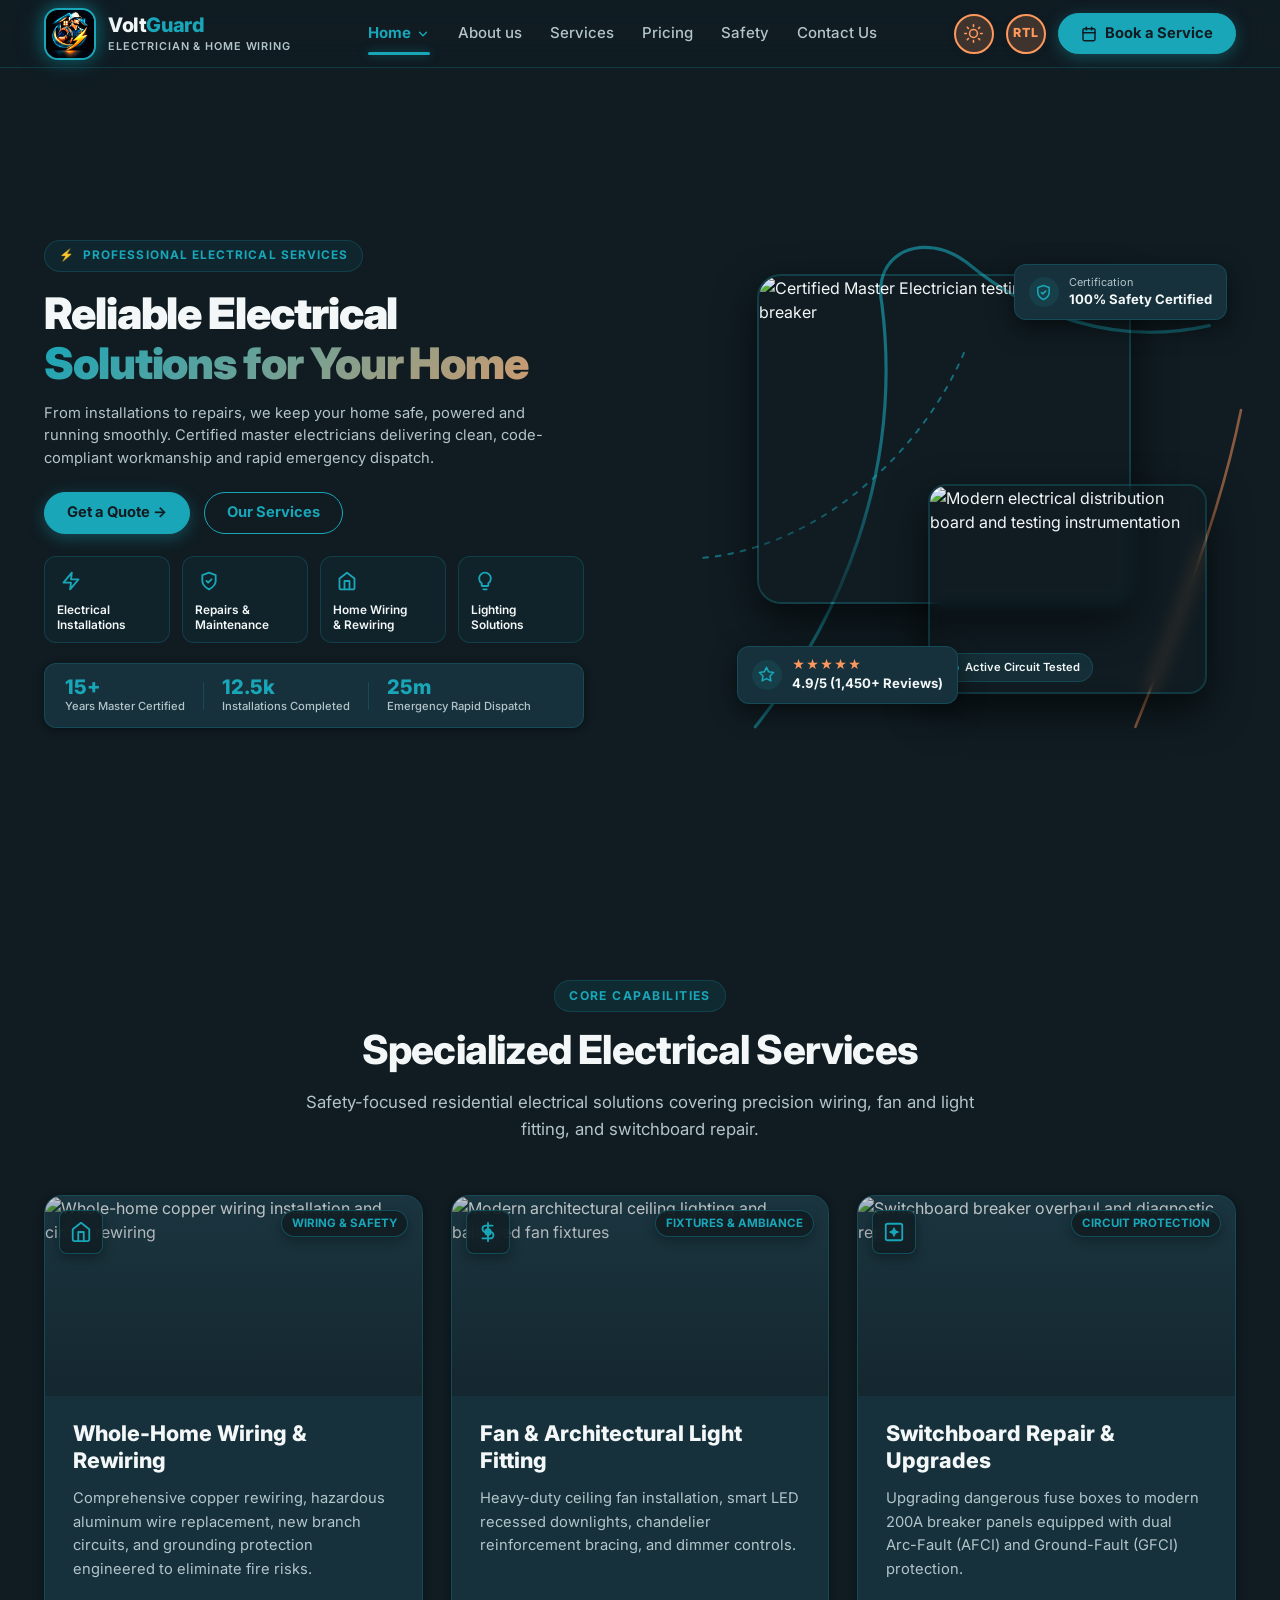
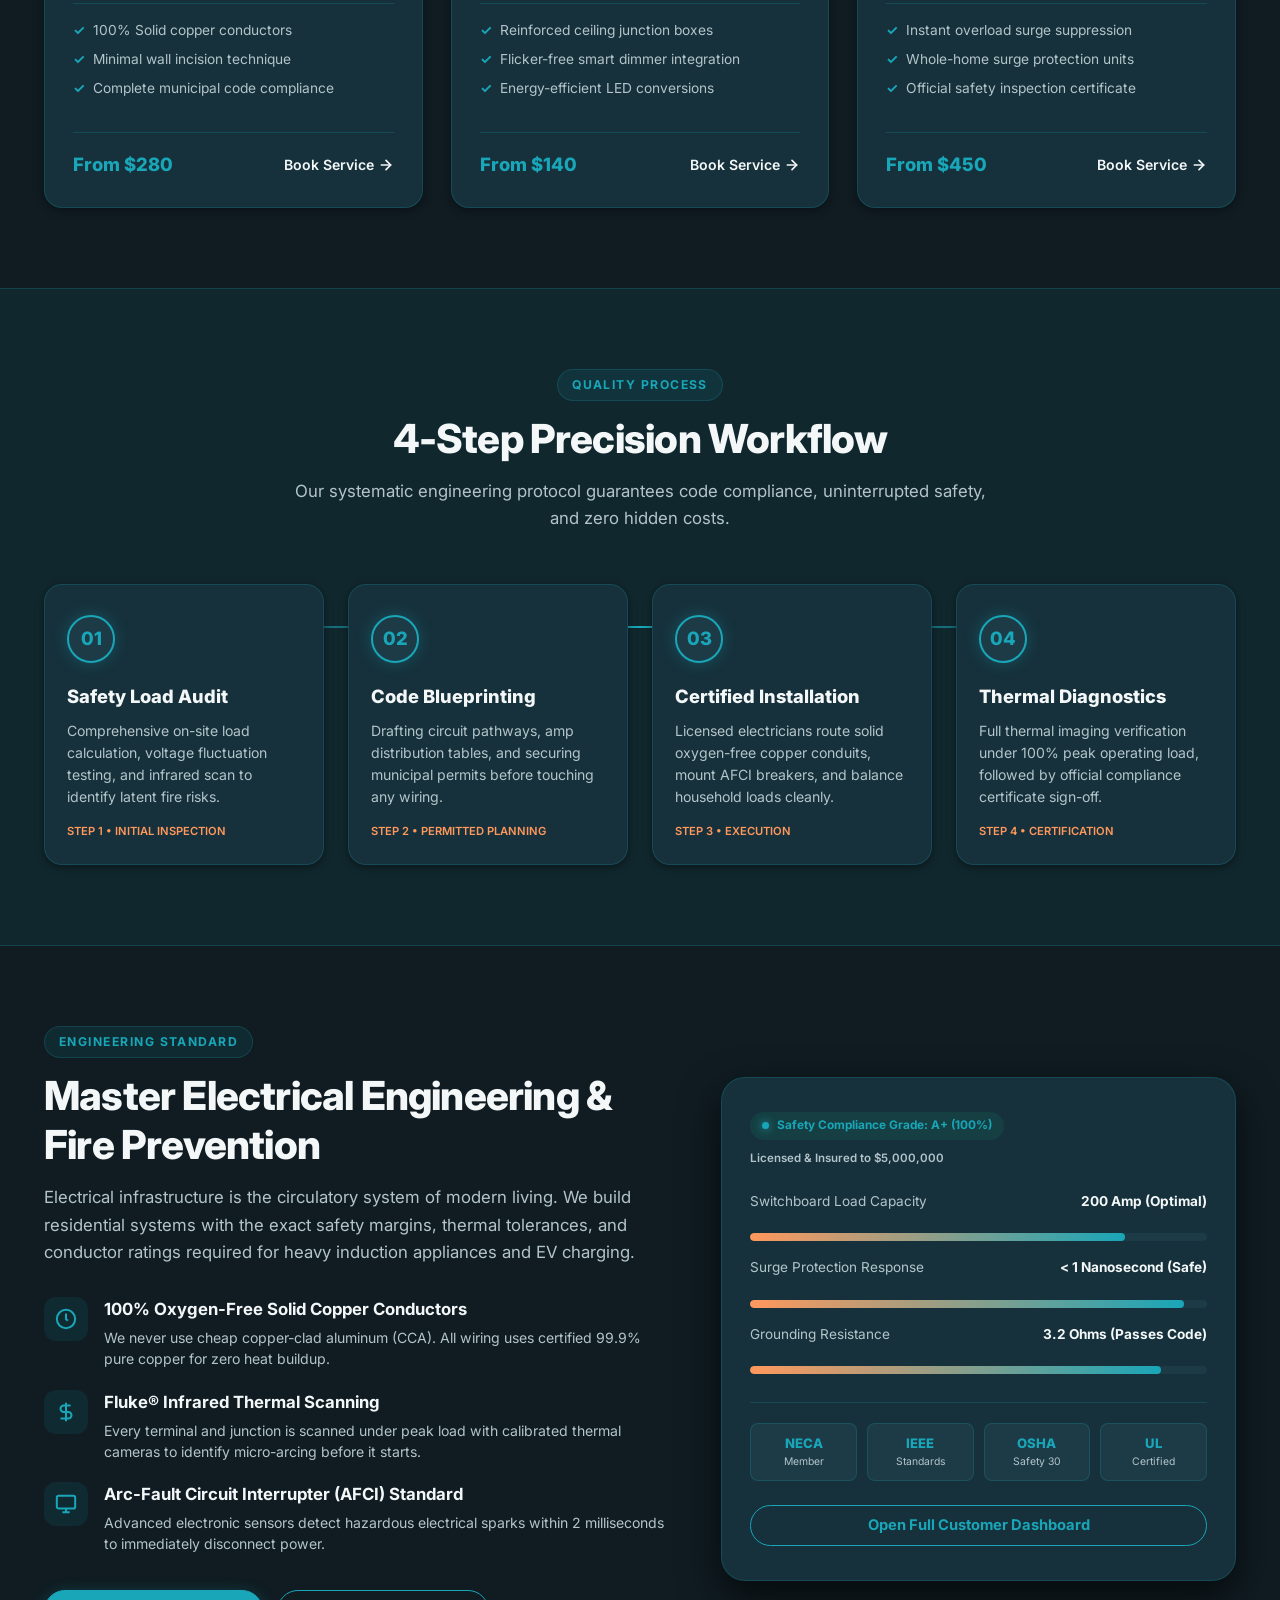
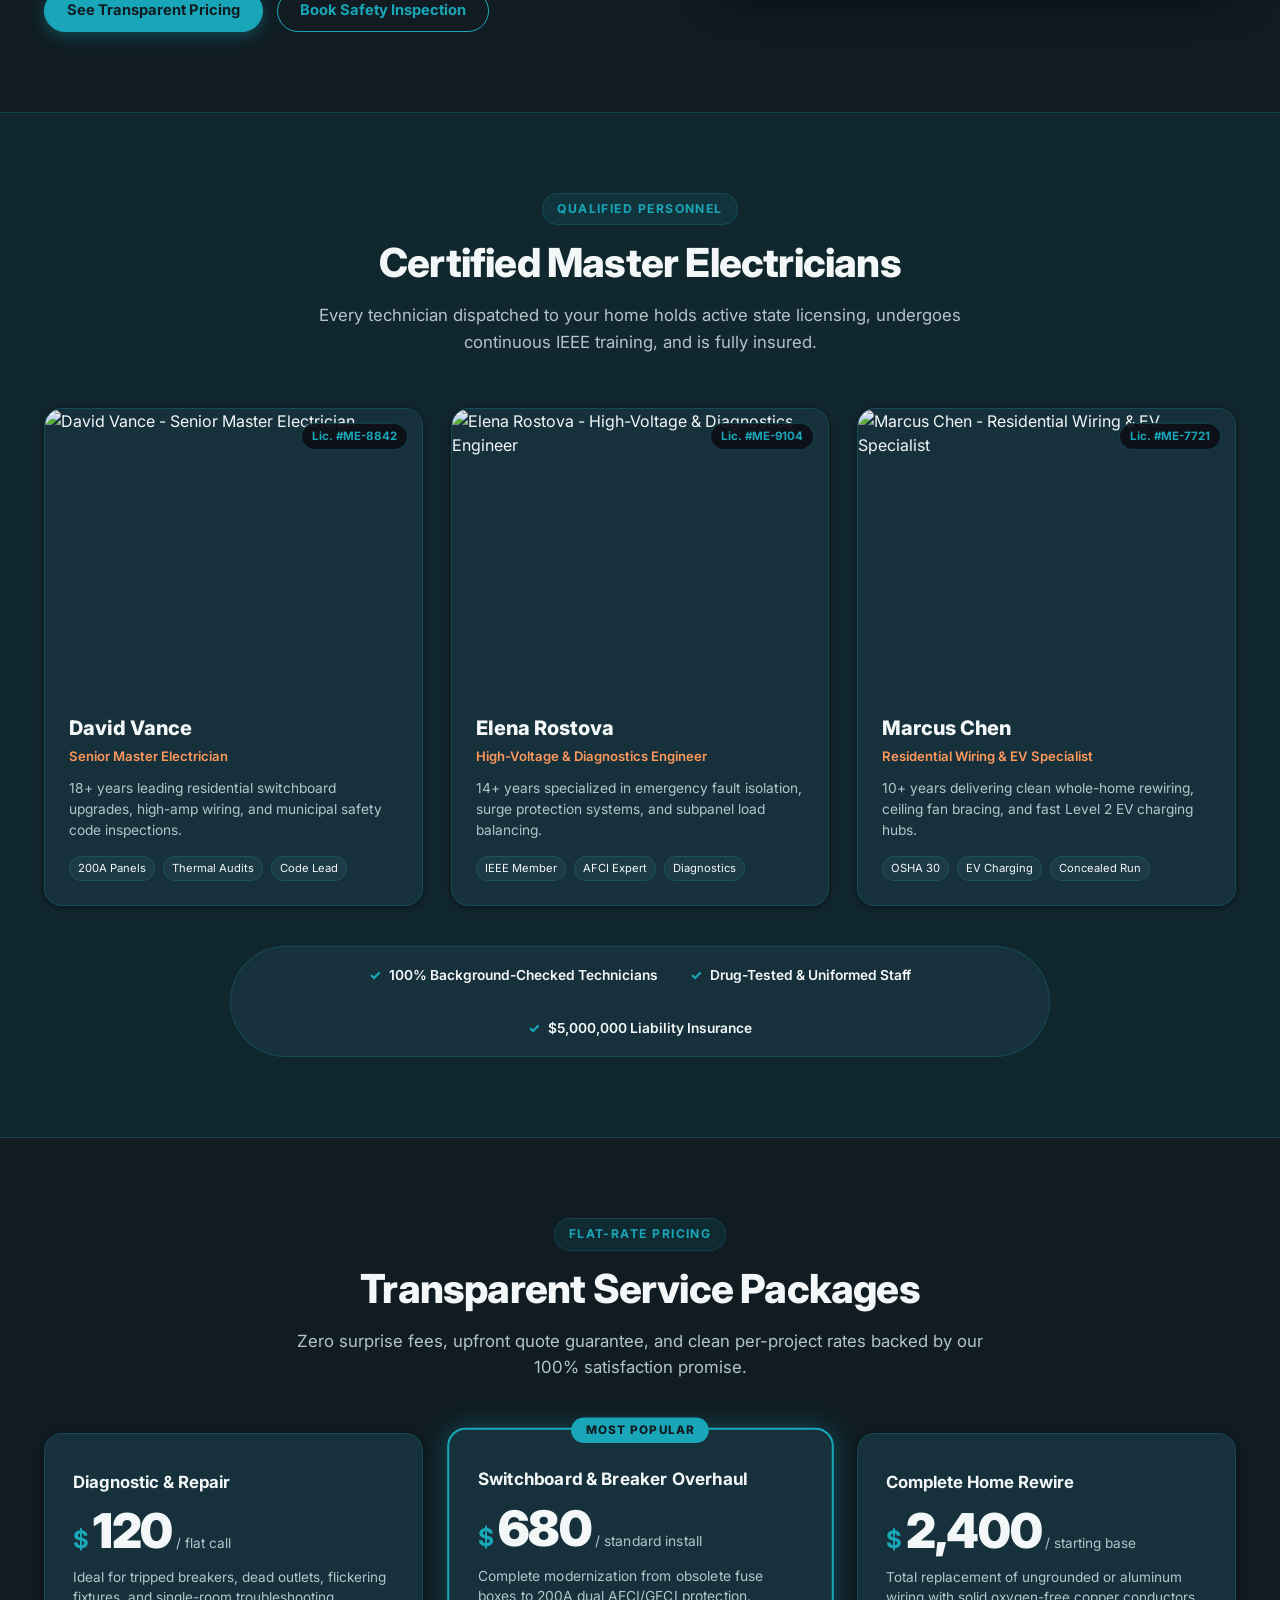
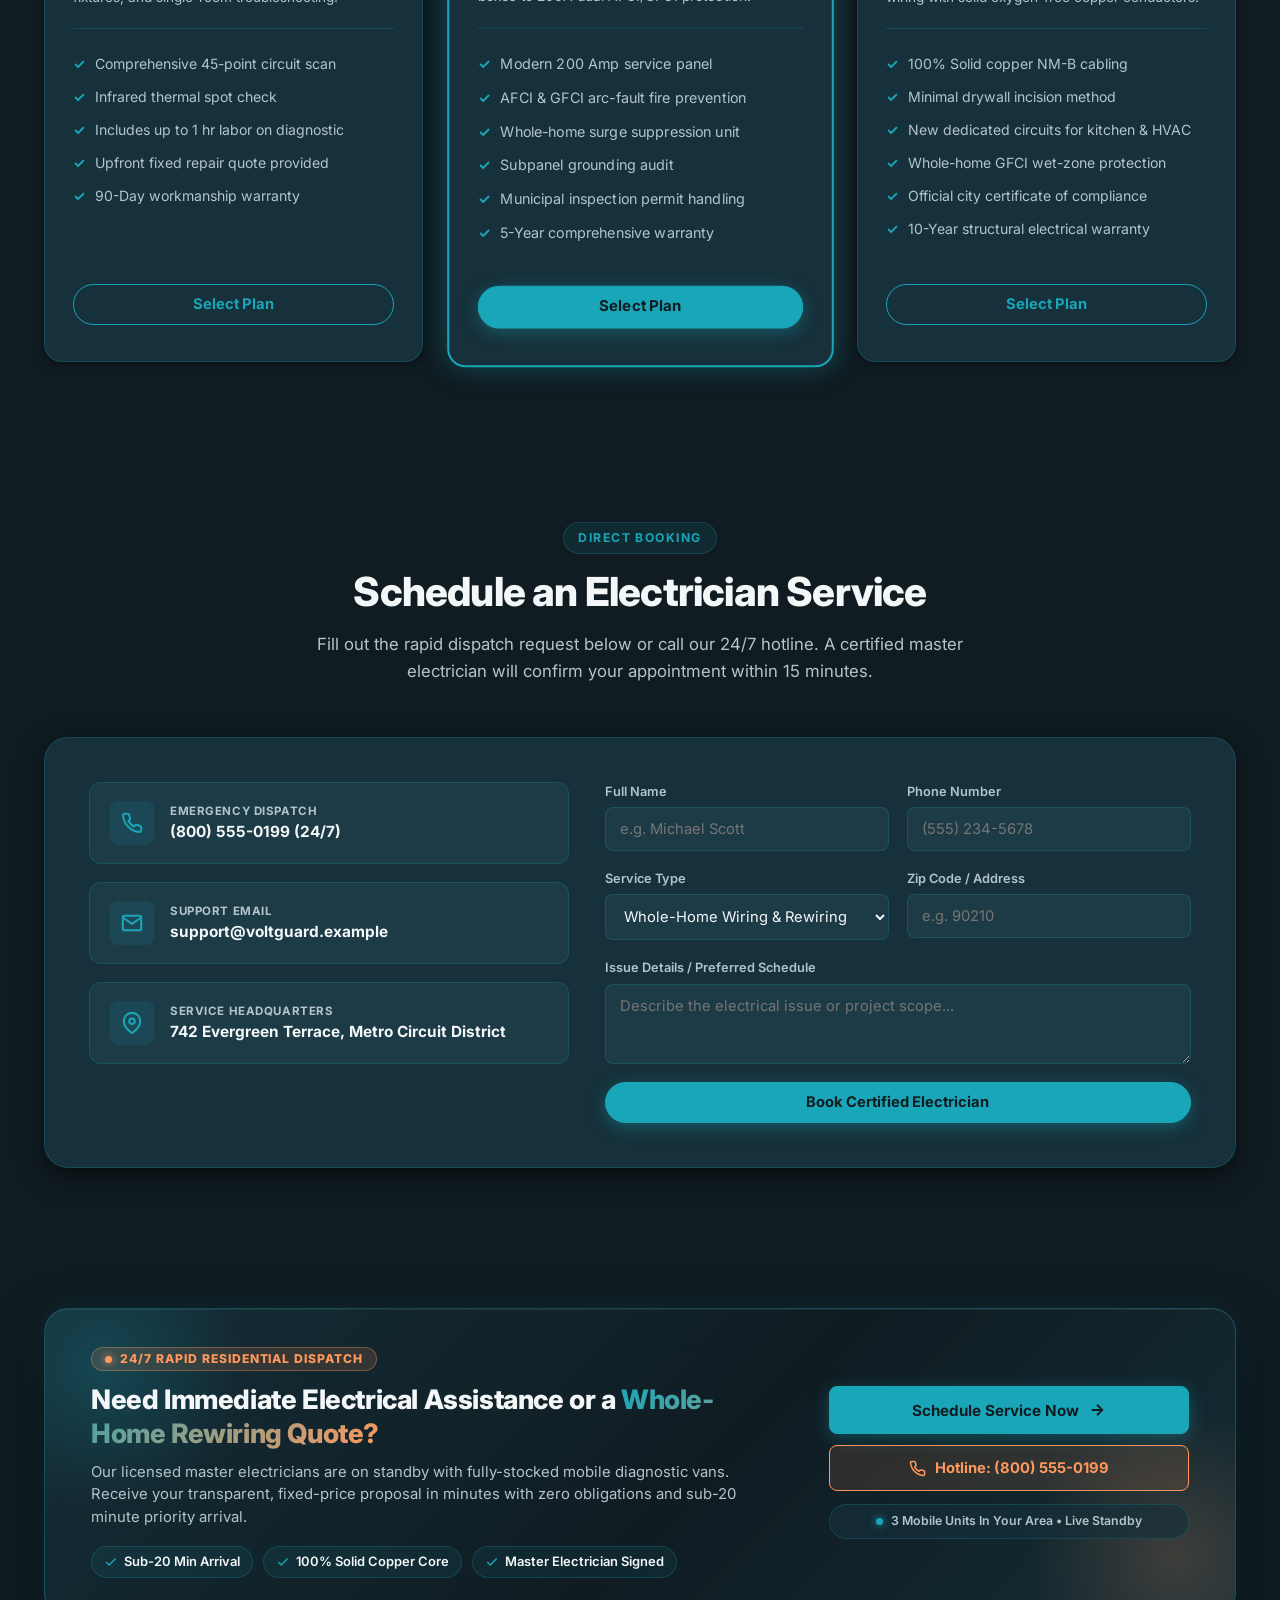
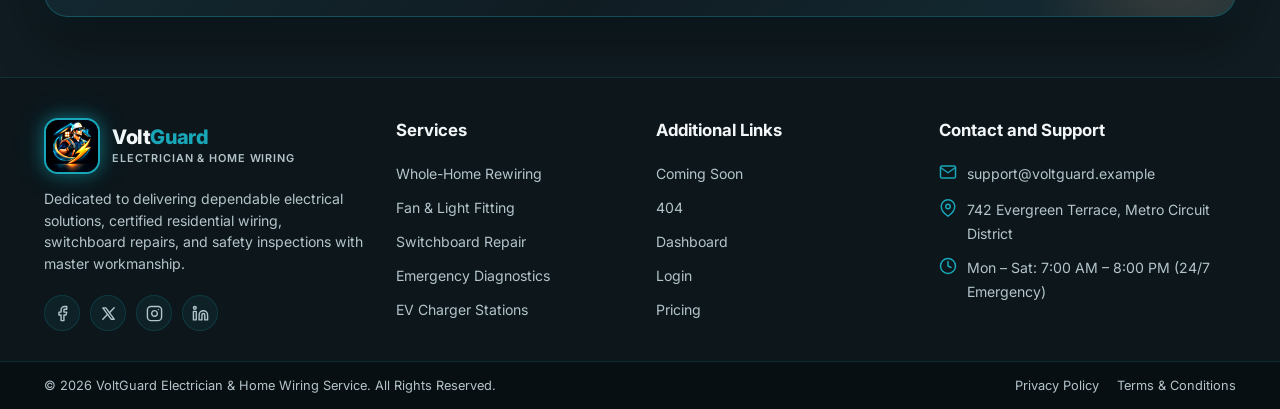
==== index.html @ a1c645b3 "Add files via upload" ====
<!DOCTYPE html>
<html lang="en" dir="ltr" data-theme="dark">

<head>
  <meta charset="UTF-8">
  <meta name="viewport" content="width=device-width, initial-scale=1.0">
  <title>VoltGuard | Electrician &amp; Home Wiring Service | Certified Electrical Solutions</title>
  <meta name="description"
    content="VoltGuard provides certified residential electrical wiring, fan & light fitting, switchboard repair, 24/7 emergency diagnostics, and smart home electrical engineering.">

  <!-- Google Fonts: Inter -->

  <link rel="preconnect" href="https://fonts.googleapis.com">
  <link rel="preconnect" href="https://fonts.gstatic.com" crossorigin>
  <link href="https://fonts.googleapis.com/css2?family=Inter:wght@400;500;600;700;800;900&display=swap"
    rel="stylesheet">

  <!-- Favicon -->
  <link rel="icon" type="image/png" href="logo.png">

  <!-- Core Stylesheet -->
  <link rel="stylesheet" href="index.css">
  <link rel="stylesheet" href="standard_header.css">
  <link rel="stylesheet" href="standard_cta.css">
  <link rel="stylesheet" href="standard_footer.css">
</head>

<body>

  <!-- ========================================================================
       PREMIUM SITE HEADER
       - Left: Brand Logo & Identity
       - Middle: Nav Links (Home, About us, Services, Pricing, Contact Us)
       - Right: Theme Toggle (40x40), RTL Button (40x40), Book a Service (Primary Button)
       ======================================================================== -->
  <header class="site-header" id="mainHeader">
    <div class="header-container header-layout">

      <!-- Left: Brand Logo & Identity -->
      <a href="index.html" class="brand-identity" aria-label="VoltGuard Electrician & Home Wiring Service">
        <div class="brand-logo-symbol">
          <img src="logo.png" alt="VoltGuard Electrician &amp; Home Wiring Logo" class="brand-logo-img" width="52"
            height="52">
        </div>
        <div class="brand-text-block">
          <span class="brand-title">Volt<span>Guard</span></span>
          <span class="brand-subtitle">Electrician &amp; Home Wiring</span>
        </div>
      </a>

      <!-- Middle: Desktop Main Navigation -->
      <nav class="desktop-nav" aria-label="Main Navigation">
        <ul class="nav-list">

          <!-- 1. Home (Simple & Classy Dropdown Button) -->
          <li class="nav-item has-dropdown" id="homeDropdownParent">
            <button type="button" class="nav-link home-dropdown-trigger active-page" id="homeDropdownButton"
              aria-expanded="false" aria-haspopup="true" aria-controls="homeDropdownMenu">
              <span>Home</span>
              <svg class="dropdown-chevron" viewBox="0 0 24 24" fill="none" stroke="currentColor" stroke-width="2.4"
                stroke-linecap="round" stroke-linejoin="round" aria-hidden="true">
                <polyline points="6 9 12 15 18 9"></polyline>
              </svg>
            </button>

            <!-- Simple Classy Home Dropdown Menu -->
            <div class="dropdown-menu classy-home-dropdown" id="homeDropdownMenu" role="menu"
              aria-labelledby="homeDropdownButton">
              <div class="dropdown-pointer" aria-hidden="true"></div>
              <ul class="dropdown-list">
                <li role="none">
                  <a href="index.html" class="dropdown-item active-variant" role="menuitem" data-homepage="1">
                    <div class="dropdown-item-symbol">
                      <svg viewBox="0 0 24 24" fill="none" stroke="currentColor" stroke-width="2" stroke-linecap="round"
                        stroke-linejoin="round" aria-hidden="true">
                        <path d="m3 9 9-7 9 7v11a2 2 0 0 1-2 2H5a2 2 0 0 1-2-2z" />
                        <polyline points="9 22 9 12 15 12 15 22" />
                      </svg>
                    </div>
                    <div class="dropdown-item-info">
                      <span class="dropdown-item-name">Home 1</span>
                      <span class="dropdown-item-caption">Residential Wiring</span>
                    </div>
                    <span class="dropdown-active-indicator" title="Active Page"></span>
                  </a>
                </li>
                <li role="none">
                  <a href="Home 2.html" class="dropdown-item" id="switchHome2Option" role="menuitem" data-homepage="2">
                    <div class="dropdown-item-symbol">
                      <svg viewBox="0 0 24 24" fill="none" stroke="currentColor" stroke-width="2" stroke-linecap="round"
                        stroke-linejoin="round" aria-hidden="true">
                        <polygon points="13 2 3 14 12 14 11 22 21 10 12 10 13 2" />
                      </svg>
                    </div>
                    <div class="dropdown-item-info">
                      <span class="dropdown-item-name">Home 2</span>
                      <span class="dropdown-item-caption">Commercial &amp; Auto</span>
                    </div>
                  </a>
                </li>
              </ul>
            </div>
          </li>

          <!-- 2. About us -->
          <li class="nav-item">
            <a href="About.html" class="nav-link">About us</a>
          </li>

          <!-- 3. Services -->
          <li class="nav-item">
            <a href="service.html" class="nav-link">Services</a>
          </li>

          <!-- 4. Pricing -->
          <li class="nav-item">
            <a href="pricing.html" class="nav-link">Pricing</a>
          </li>

          <!-- 5. Safety -->
          <li class="nav-item">
            <a href="safety.html" class="nav-link">Safety</a>
          </li>

          <!-- 6. Contact Us -->
          <li class="nav-item">
            <a href="contact.html" class="nav-link">Contact Us</a>
          </li>

        </ul>
      </nav>

      <!-- Right: Header Controls & Primary CTA -->
      <div class="header-actions">

        <!-- Theme Toggle (40x40 icon button) -->
        <button type="button" class="header-icon-btn theme-btn" id="themeToggleBtn" aria-label="Switch Theme"
          title="Toggle Theme (Dark / Light)">
          <!-- Sun Icon (Active in Dark mode) -->
          <svg class="theme-icon icon-sun" viewBox="0 0 24 24" fill="none" stroke="currentColor" stroke-width="2"
            stroke-linecap="round" stroke-linejoin="round" aria-hidden="true">
            <circle cx="12" cy="12" r="5"></circle>
            <line x1="12" y1="1" x2="12" y2="3"></line>
            <line x1="12" y1="21" x2="12" y2="23"></line>
            <line x1="4.22" y1="4.22" x2="5.64" y2="5.64"></line>
            <line x1="18.36" y1="18.36" x2="19.78" y2="19.78"></line>
            <line x1="1" y1="12" x2="3" y2="12"></line>
            <line x1="21" y1="12" x2="23" y2="12"></line>
            <line x1="4.22" y1="19.78" x2="5.64" y2="18.36"></line>
            <line x1="18.36" y1="5.64" x2="19.78" y2="4.22"></line>
          </svg>
          <!-- Moon Icon (Active in Light mode) -->
          <svg class="theme-icon icon-moon" viewBox="0 0 24 24" fill="none" stroke="currentColor" stroke-width="2"
            stroke-linecap="round" stroke-linejoin="round" aria-hidden="true">
            <path d="M21 12.79A9 9 0 1 1 11.21 3 7 7 0 0 0 21 12.79z"></path>
          </svg>
          <span class="sr-only">Toggle Theme</span>
        </button>

        <!-- RTL Toggle Button (40x40 size with secondary colour) -->
        <button type="button" class="header-icon-btn rtl-btn" id="rtlToggleBtn"
          aria-label="Toggle Right to Left direction" title="Toggle RTL / LTR layout">
          <span class="rtl-label">RTL</span>
          <span class="sr-only">Toggle RTL</span>
        </button>

        <!-- Book a Service Button (Primary Button) -->
        <a href="book-a-service.html" class="btn btn-primary header-cta-btn" id="bookServiceHeaderBtn">
          <svg width="16" height="16" viewBox="0 0 24 24" fill="none" stroke="currentColor" stroke-width="2.2"
            stroke-linecap="round" stroke-linejoin="round" aria-hidden="true">
            <rect x="3" y="4" width="18" height="18" rx="2" ry="2"></rect>
            <line x1="16" y1="2" x2="16" y2="6"></line>
            <line x1="8" y1="2" x2="8" y2="6"></line>
            <line x1="3" y1="10" x2="21" y2="10"></line>
          </svg>
          <span>Book a Service</span>
        </a>

        <!-- Mobile Menu Toggle Button (Hamburger) -->
        <button type="button" class="mobile-menu-btn" id="mobileMenuToggle" aria-label="Open navigation menu"
          aria-expanded="false" aria-controls="mobileDrawer">
          <span class="hamburger-bar"></span>
          <span class="hamburger-bar"></span>
          <span class="hamburger-bar"></span>
        </button>

      </div>
    </div>

    <!-- Mobile Navigation Drawer -->
    <div class="mobile-drawer-backdrop" id="mobileDrawerBackdrop" aria-hidden="true"></div>
    <div class="mobile-drawer" id="mobileDrawer" role="dialog" aria-modal="true" aria-label="Mobile Navigation Menu">
      <div class="mobile-drawer-header">
        <div class="brand-identity">
          <div class="brand-logo-symbol">
            <img src="logo.png" alt="VoltGuard Logo" class="brand-logo-img" width="46" height="46">
          </div>
          <div class="brand-text-block">
            <span class="brand-title">Volt<span>Guard</span></span>
            <span class="brand-subtitle">Electrician &amp; Home Wiring</span>
          </div>
        </div>
        <button type="button" class="mobile-close-btn" id="mobileDrawerClose" aria-label="Close navigation menu">
          <svg viewBox="0 0 24 24" fill="none" stroke="currentColor" stroke-width="2.2" stroke-linecap="round"
            stroke-linejoin="round" aria-hidden="true">
            <line x1="18" y1="6" x2="6" y2="18"></line>
            <line x1="6" y1="6" x2="18" y2="18"></line>
          </svg>
        </button>
      </div>

      <div class="mobile-drawer-body">
        <ul class="mobile-nav-list">

          <!-- Home Submenu Accordion -->
          <li class="mobile-nav-item mobile-accordion" id="mobileHomeAccordion">
            <button type="button" class="mobile-nav-link accordion-header" id="mobileHomeAccordionBtn"
              aria-expanded="false" aria-controls="mobileHomeAccordionContent">
              <span>Home</span>
              <svg class="mobile-chevron" viewBox="0 0 24 24" fill="none" stroke="currentColor" stroke-width="2.2"
                stroke-linecap="round" stroke-linejoin="round" aria-hidden="true">
                <polyline points="6 9 12 15 18 9"></polyline>
              </svg>
            </button>
            <div class="mobile-accordion-content" id="mobileHomeAccordionContent">
              <a href="index.html" class="mobile-sublink active-sublink" data-homepage="1">
                <span>Home 1 (Residential Wiring)</span>
              </a>
              <a href="Home 2.html" class="mobile-sublink" data-homepage="2">
                <span>Home 2 (Commercial &amp; Auto)</span>
              </a>
            </div>
          </li>

          <li class="mobile-nav-item">
            <a href="About.html" class="mobile-nav-link">About us</a>
          </li>

          <li class="mobile-nav-item">
            <a href="service.html" class="mobile-nav-link">Services</a>
          </li>

          <li class="mobile-nav-item">
            <a href="pricing.html" class="mobile-nav-link">Pricing</a>
          </li>

          <li class="mobile-nav-item">
            <a href="safety.html" class="mobile-nav-link">Safety</a>
          </li>

          <li class="mobile-nav-item">
            <a href="contact.html" class="mobile-nav-link">Contact Us</a>
          </li>

        </ul>

        <!-- Mobile Controls -->
        <div class="mobile-controls-row">
          <button type="button" class="mobile-control-item" id="mobileThemeToggleBtn">
            <span class="control-text" id="mobileThemeLabel">Light Mode</span>
          </button>
          <button type="button" class="mobile-control-item" id="mobileRtlToggleBtn">
            <span class="control-text" id="mobileRtlLabel">Switch to RTL</span>
          </button>
        </div>

        <!-- Mobile CTA -->
        <div class="mobile-ctas-container">
          <a href="book-a-service.html" class="btn btn-primary btn-block">
            <svg width="16" height="16" viewBox="0 0 24 24" fill="none" stroke="currentColor" stroke-width="2.2"
              stroke-linecap="round" stroke-linejoin="round" aria-hidden="true" style="margin-right: 6px;">
              <rect x="3" y="4" width="18" height="18" rx="2" ry="2"></rect>
              <line x1="16" y1="2" x2="16" y2="6"></line>
              <line x1="8" y1="2" x2="8" y2="6"></line>
              <line x1="3" y1="10" x2="21" y2="10"></line>
            </svg>
            <span>Book a Service</span>
          </a>
        </div>
      </div>
    </div>
  </header>

  <!-- ========================================================================
       MAIN CONTENT: 9 PREMIUM SECTIONS
       ======================================================================== -->
  <main id="mainContent">

    <!-- ========================================================================
         SECTION 1: HERO BANNER (Left Paratext, Right Image Alignment 2 - Fits Screen)
         ======================================================================== -->
    <section class="hero-section" id="home">
      <div class="header-container hero-container">
        <div class="hero-grid">

          <!-- Left Paratext Content -->
          <div class="hero-content">
            <div class="hero-badge-pill">
              <span class="spark-icon">⚡</span>
              <span>PROFESSIONAL ELECTRICAL SERVICES</span>
            </div>

            <h1 class="hero-heading">
              Reliable Electrical
              <span class="hero-highlight gradient-text">Solutions for Your Home</span>
            </h1>

            <p class="hero-description">
              From installations to repairs, we keep your home safe, powered and running smoothly. Certified master
              electricians delivering clean, code-compliant workmanship and rapid emergency dispatch.
            </p>

            <div class="hero-actions-row">
              <button type="button" class="btn btn-primary open-quote-modal-btn">
                <span>Get a Quote &rarr;</span>
              </button>

              <a href="#services" class="btn btn-secondary">
                <span>Our Services</span>
              </a>
            </div>

            <!-- 4 Core Sub-Features Row (Faithful to Primary Design Mockup) -->
            <div class="hero-subfeatures-grid">
              <div class="hero-subfeature-card">
                <div class="subfeature-icon-wrap">
                  <svg viewBox="0 0 24 24" fill="none" stroke="currentColor" stroke-width="2.2" stroke-linecap="round"
                    stroke-linejoin="round">
                    <polygon points="13 2 3 14 12 14 11 22 21 10 12 10 13 2"></polygon>
                  </svg>
                </div>
                <div class="subfeature-label">Electrical<br>Installations</div>
              </div>

              <div class="hero-subfeature-card">
                <div class="subfeature-icon-wrap">
                  <svg viewBox="0 0 24 24" fill="none" stroke="currentColor" stroke-width="2.2" stroke-linecap="round"
                    stroke-linejoin="round">
                    <path d="M12 22s8-4 8-10V5l-8-3-8 3v7c0 6 8 10 8 10z"></path>
                    <polyline points="9 12 11 14 15 10"></polyline>
                  </svg>
                </div>
                <div class="subfeature-label">Repairs &amp;<br>Maintenance</div>
              </div>

              <div class="hero-subfeature-card">
                <div class="subfeature-icon-wrap">
                  <svg viewBox="0 0 24 24" fill="none" stroke="currentColor" stroke-width="2.2" stroke-linecap="round"
                    stroke-linejoin="round">
                    <path d="m3 9 9-7 9 7v11a2 2 0 0 1-2 2H5a2 2 0 0 1-2-2z"></path>
                    <polyline points="9 22 9 12 15 12 15 22"></polyline>
                  </svg>
                </div>
                <div class="subfeature-label">Home Wiring<br>&amp; Rewiring</div>
              </div>

              <div class="hero-subfeature-card">
                <div class="subfeature-icon-wrap">
                  <svg viewBox="0 0 24 24" fill="none" stroke="currentColor" stroke-width="2.2" stroke-linecap="round"
                    stroke-linejoin="round">
                    <path d="M9 18h6"></path>
                    <path d="M10 22h4"></path>
                    <path
                      d="M12 2a7 7 0 0 0-7 7c0 2.38 1.19 4.47 3 5.74V17a1 1 0 0 0 1 1h6a1 1 0 0 0 1-1v-2.26c1.81-1.27 3-3.36 3-5.74a7 7 0 0 0-7-7z">
                    </path>
                  </svg>
                </div>
                <div class="subfeature-label">Lighting<br>Solutions</div>
              </div>
            </div>

            <!-- Quick Key Highlights Bar -->
            <div class="hero-stats-bar">
              <div class="hero-stat-box">
                <span class="hero-stat-num">15+</span>
                <span class="hero-stat-text">Years Master Certified</span>
              </div>
              <div class="hero-stat-divider"></div>
              <div class="hero-stat-box">
                <span class="hero-stat-num">12.5k</span>
                <span class="hero-stat-text">Installations Completed</span>
              </div>
              <div class="hero-stat-divider"></div>
              <div class="hero-stat-box">
                <span class="hero-stat-num">25m</span>
                <span class="hero-stat-text">Emergency Rapid Dispatch</span>
              </div>
            </div>
          </div>

          <!-- Right: Image Alignment 2 (Dual Image Composition with Neon Arcs) -->
          <div class="hero-visual-wrapper">
            <div class="hero-dual-visual">

              <!-- Ambient Curved Neon Swooshes (SVG Arc Backdrop) -->
              <div class="hero-arc-layer" aria-hidden="true">
                <svg class="hero-arc-svg" viewBox="0 0 540 500" fill="none">
                  <path d="M60 480C140 380 200 240 180 80C170 30 220 10 260 40C320 90 400 120 490 100"
                    stroke="url(#arcGradient)" stroke-width="3" stroke-linecap="round" opacity="0.8" />
                  <path d="M10 320C120 310 220 220 260 120" stroke="var(--color-primary)" stroke-width="1.8"
                    stroke-dasharray="6 6" opacity="0.6" />
                  <path d="M420 480C460 380 500 280 520 180" stroke="var(--color-secondary)" stroke-width="2.5"
                    stroke-linecap="round" opacity="0.5" />
                  <defs>
                    <linearGradient id="arcGradient" x1="0" y1="0" x2="540" y2="500" gradientUnits="userSpaceOnUse">
                      <stop offset="0%" stop-color="var(--color-primary)" stop-opacity="0.9" />
                      <stop offset="60%" stop-color="var(--color-primary)" stop-opacity="0.6" />
                      <stop offset="100%" stop-color="var(--color-secondary)" stop-opacity="0.2" />
                    </linearGradient>
                  </defs>
                </svg>
              </div>

              <!-- Primary Hero Image -->
              <div class="hero-image-primary">
                <img src="https://images.unsplash.com/photo-1621905251189-08b45d6a269e?auto=format&fit=crop&w=1000&q=85"
                  alt="Certified Master Electrician testing circuit breaker" class="dual-img-element" loading="eager"
                  onerror="this.onerror=null; this.src='https://images.unsplash.com/photo-1581092160607-ee22621dd758?auto=format&fit=crop&w=1000&q=85';">
                <div class="hero-image-gradient"></div>
              </div>

              <!-- Secondary Overlapping Image (Image Alignment 2) -->
              <div class="hero-image-secondary">
                <img src="https://images.unsplash.com/photo-1558494949-ef010cbdcc31?auto=format&fit=crop&w=800&q=80"
                  alt="Modern electrical distribution board and testing instrumentation" class="dual-img-element"
                  loading="lazy">
                <div class="secondary-chip">
                  <span class="chip-status-dot"></span>
                  <span>Active Circuit Tested</span>
                </div>
              </div>

              <!-- Floating Trust Badge 1 (Top Right) -->
              <div class="hero-floating-badge badge-top-right">
                <div class="floating-badge-icon">
                  <svg viewBox="0 0 24 24" fill="none" stroke="currentColor" stroke-width="2.2" stroke-linecap="round"
                    stroke-linejoin="round">
                    <path d="M12 22s8-4 8-10V5l-8-3-8 3v7c0 6 8 10 8 10z" />
                    <polyline points="9 12 11 14 15 10" />
                  </svg>
                </div>
                <div class="floating-badge-text">
                  <span class="badge-label">Certification</span>
                  <span class="badge-value">100% Safety Certified</span>
                </div>
              </div>

              <!-- Floating Trust Badge 2 (Bottom Left) -->
              <div class="hero-floating-badge badge-bottom-left">
                <div class="floating-badge-icon">
                  <svg viewBox="0 0 24 24" fill="none" stroke="currentColor" stroke-width="2.2" stroke-linecap="round"
                    stroke-linejoin="round">
                    <polygon
                      points="12 2 15.09 8.26 22 9.27 17 14.14 18.18 21.02 12 17.77 5.82 21.02 7 14.14 2 9.27 8.91 8.26 12 2">
                    </polygon>
                  </svg>
                </div>
                <div class="floating-badge-text">
                  <span class="star-rating">★★★★★</span>
                  <span class="badge-value">4.9/5 (1,450+ Reviews)</span>
                </div>
              </div>

            </div>
          </div>

        </div>
      </div>
    </section>

    <!-- ========================================================================
         SECTION 2: 3 SERVICES CARDS SECTION (Covering Wiring, Fan/Light, Switchboard)
         ======================================================================== -->
    <section class="services-section section-container" id="services">
      <div class="header-container">
        <div class="section-header-center">
          <div class="section-tag">Core Capabilities</div>
          <h2 class="section-title">Specialized Electrical Services</h2>
          <p class="section-subtitle">
            Safety-focused residential electrical solutions covering precision wiring, fan and light fitting, and
            switchboard repair.
          </p>
        </div>

        <div class="services-grid services-3-grid">

          <!-- Service Card 1: Whole-Home Wiring & Rewiring -->
          <div class="service-card">
            <div class="service-card-image-wrap">
              <img src="https://images.unsplash.com/photo-1504328345606-18bbc8c9d7d1?auto=format&fit=crop&w=800&q=80"
                alt="Whole-home copper wiring installation and circuit rewiring" class="service-card-img" loading="lazy"
                onerror="this.onerror=null; this.src='https://images.unsplash.com/photo-1621905252507-b35492cc74b4?auto=format&fit=crop&w=800&q=80';">
              <div class="service-card-img-overlay"></div>
              <div class="service-icon-box">
                <svg viewBox="0 0 24 24" fill="none" stroke="currentColor" stroke-width="2" stroke-linecap="round"
                  stroke-linejoin="round">
                  <path d="m3 9 9-7 9 7v11a2 2 0 0 1-2 2H5a2 2 0 0 1-2-2z" />
                  <polyline points="9 22 9 12 15 12 15 22" />
                </svg>
              </div>
              <span class="service-badge-pill">Wiring &amp; Safety</span>
            </div>
            <div class="service-card-body">
              <h3 class="service-title">Whole-Home Wiring &amp; Rewiring</h3>
              <p class="service-desc">
                Comprehensive copper rewiring, hazardous aluminum wire replacement, new branch circuits, and grounding
                protection engineered to eliminate fire risks.
              </p>
              <ul class="service-features-bullets">
                <li>100% Solid copper conductors</li>
                <li>Minimal wall incision technique</li>
                <li>Complete municipal code compliance</li>
              </ul>
              <div class="service-card-footer">
                <span class="service-price-tag">From $280</span>
                <a href="#contact" class="service-link open-quote-modal-btn">
                  <span>Book Service</span>
                  <svg width="16" height="16" viewBox="0 0 24 24" fill="none" stroke="currentColor" stroke-width="2.5"
                    stroke-linecap="round" stroke-linejoin="round">
                    <line x1="5" y1="12" x2="19" y2="12"></line>
                    <polyline points="12 5 19 12 12 19"></polyline>
                  </svg>
                </a>
              </div>
            </div>
          </div>

          <!-- Service Card 2: Fan and Light Fitting -->
          <div class="service-card">
            <div class="service-card-image-wrap">
              <img src="https://images.unsplash.com/photo-1513506003901-1e6a229e2d15?auto=format&fit=crop&w=800&q=80"
                alt="Modern architectural ceiling lighting and balanced fan fixtures" class="service-card-img"
                loading="lazy"
                onerror="this.onerror=null; this.src='https://images.unsplash.com/photo-1507473885765-e6ed057f782c?auto=format&fit=crop&w=800&q=80';">
              <div class="service-card-img-overlay"></div>
              <div class="service-icon-box">
                <svg viewBox="0 0 24 24" fill="none" stroke="currentColor" stroke-width="2" stroke-linecap="round"
                  stroke-linejoin="round">
                  <path d="M12 2v20"></path>
                  <path d="M17 5H9.5a3.5 3.5 0 0 0 0 7h5a3.5 3.5 0 0 1 0 7H6"></path>
                  <circle cx="12" cy="12" r="3"></circle>
                </svg>
              </div>
              <span class="service-badge-pill">Fixtures &amp; Ambiance</span>
            </div>
            <div class="service-card-body">
              <h3 class="service-title">Fan &amp; Architectural Light Fitting</h3>
              <p class="service-desc">
                Heavy-duty ceiling fan installation, smart LED recessed downlights, chandelier reinforcement bracing,
                and
                dimmer controls.
              </p>
              <ul class="service-features-bullets">
                <li>Reinforced ceiling junction boxes</li>
                <li>Flicker-free smart dimmer integration</li>
                <li>Energy-efficient LED conversions</li>
              </ul>
              <div class="service-card-footer">
                <span class="service-price-tag">From $140</span>
                <a href="#contact" class="service-link open-quote-modal-btn">
                  <span>Book Service</span>
                  <svg width="16" height="16" viewBox="0 0 24 24" fill="none" stroke="currentColor" stroke-width="2.5"
                    stroke-linecap="round" stroke-linejoin="round">
                    <line x1="5" y1="12" x2="19" y2="12"></line>
                    <polyline points="12 5 19 12 12 19"></polyline>
                  </svg>
                </a>
              </div>
            </div>
          </div>

          <!-- Service Card 3: Switchboard Repair & Overhaul -->
          <div class="service-card">
            <div class="service-card-image-wrap">
              <img src="https://images.unsplash.com/photo-1581092160607-ee22621dd758?auto=format&fit=crop&w=800&q=80"
                alt="Switchboard breaker overhaul and diagnostic repairs" class="service-card-img" loading="lazy"
                onerror="this.onerror=null; this.src='https://images.unsplash.com/photo-1558494949-ef010cbdcc31?auto=format&fit=crop&w=800&q=80';">
              <div class="service-card-img-overlay"></div>
              <div class="service-icon-box">
                <svg viewBox="0 0 24 24" fill="none" stroke="currentColor" stroke-width="2" stroke-linecap="round"
                  stroke-linejoin="round">
                  <rect x="3" y="3" width="18" height="18" rx="2" />
                  <path d="M12 8v8" />
                  <path d="M8 12h8" />
                  <circle cx="12" cy="12" r="2" />
                </svg>
              </div>
              <span class="service-badge-pill">Circuit Protection</span>
            </div>
            <div class="service-card-body">
              <h3 class="service-title">Switchboard Repair &amp; Upgrades</h3>
              <p class="service-desc">
                Upgrading dangerous fuse boxes to modern 200A breaker panels equipped with dual Arc-Fault (AFCI) and
                Ground-Fault (GFCI) protection.
              </p>
              <ul class="service-features-bullets">
                <li>Instant overload surge suppression</li>
                <li>Whole-home surge protection units</li>
                <li>Official safety inspection certificate</li>
              </ul>
              <div class="service-card-footer">
                <span class="service-price-tag">From $450</span>
                <a href="#contact" class="service-link open-quote-modal-btn">
                  <span>Book Service</span>
                  <svg width="16" height="16" viewBox="0 0 24 24" fill="none" stroke="currentColor" stroke-width="2.5"
                    stroke-linecap="round" stroke-linejoin="round">
                    <line x1="5" y1="12" x2="19" y2="12"></line>
                    <polyline points="12 5 19 12 12 19"></polyline>
                  </svg>
                </a>
              </div>
            </div>
          </div>

        </div>
      </div>
    </section>

    <!-- ========================================================================
         SECTION 3: TIMELINE SECTION (Step-by-Step Workflow & Safety Protocol)
         ======================================================================== -->
    <div id="safety"></div>
    <section class="timeline-section section-container" id="timeline">
      <div class="header-container">
        <div class="section-header-center">
          <div class="section-tag">Quality Process</div>
          <h2 class="section-title">4-Step Precision Workflow</h2>
          <p class="section-subtitle">
            Our systematic engineering protocol guarantees code compliance, uninterrupted safety, and zero hidden costs.
          </p>
        </div>

        <div class="timeline-container">
          <div class="timeline-track-line" aria-hidden="true"></div>

          <div class="timeline-steps-grid">

            <!-- Step 1 -->
            <div class="timeline-step-card">
              <div class="step-badge-wrap">
                <span class="step-number">01</span>
              </div>
              <h3 class="step-title">Safety Load Audit</h3>
              <p class="step-desc">
                Comprehensive on-site load calculation, voltage fluctuation testing, and infrared scan to identify
                latent fire risks.
              </p>
              <div class="step-tag">Step 1 • Initial Inspection</div>
            </div>

            <!-- Step 2 -->
            <div class="timeline-step-card">
              <div class="step-badge-wrap">
                <span class="step-number">02</span>
              </div>
              <h3 class="step-title">Code Blueprinting</h3>
              <p class="step-desc">
                Drafting circuit pathways, amp distribution tables, and securing municipal permits before touching any
                wiring.
              </p>
              <div class="step-tag">Step 2 • Permitted Planning</div>
            </div>

            <!-- Step 3 -->
            <div class="timeline-step-card">
              <div class="step-badge-wrap">
                <span class="step-number">03</span>
              </div>
              <h3 class="step-title">Certified Installation</h3>
              <p class="step-desc">
                Licensed electricians route solid oxygen-free copper conduits, mount AFCI breakers, and balance
                household loads cleanly.
              </p>
              <div class="step-tag">Step 3 • Execution</div>
            </div>

            <!-- Step 4 -->
            <div class="timeline-step-card">
              <div class="step-badge-wrap">
                <span class="step-number">04</span>
              </div>
              <h3 class="step-title">Thermal Diagnostics</h3>
              <p class="step-desc">
                Full thermal imaging verification under 100% peak operating load, followed by official compliance
                certificate sign-off.
              </p>
              <div class="step-tag">Step 4 • Certification</div>
            </div>

          </div>
        </div>
      </div>
    </section>

    <!-- ========================================================================
         SECTION 4: SPECIALIZED SHOWCASE (Electrician & Home Wiring Engineering)
         ======================================================================== -->
    <section class="specialized-section section-container" id="about">
      <div class="header-container">
        <div class="specialized-layout-grid">

          <!-- Left Content -->
          <div class="specialized-content-col">
            <div class="section-tag">Engineering Standard</div>
            <h2 class="section-title text-left">Master Electrical Engineering &amp; Fire Prevention</h2>
            <p class="section-paragraph">
              Electrical infrastructure is the circulatory system of modern living. We build residential systems with
              the exact safety margins, thermal tolerances, and conductor ratings required for heavy induction
              appliances and EV charging.
            </p>

            <div class="features-pillar-list">
              <!-- Pillar 1 -->
              <div class="pillar-item">
                <div class="pillar-icon">
                  <svg viewBox="0 0 24 24" fill="none" stroke="currentColor" stroke-width="2.2">
                    <circle cx="12" cy="12" r="10" />
                    <polyline points="12 6 12 12 14 14" />
                  </svg>
                </div>
                <div class="pillar-content">
                  <h4 class="pillar-title">100% Oxygen-Free Solid Copper Conductors</h4>
                  <p class="pillar-desc">We never use cheap copper-clad aluminum (CCA). All wiring uses certified 99.9%
                    pure copper for zero heat buildup.</p>
                </div>
              </div>

              <!-- Pillar 2 -->
              <div class="pillar-item">
                <div class="pillar-icon">
                  <svg viewBox="0 0 24 24" fill="none" stroke="currentColor" stroke-width="2.2">
                    <path d="M12 2v20M17 5H9.5a3.5 3.5 0 0 0 0 7h5a3.5 3.5 0 0 1 0 7H6" />
                  </svg>
                </div>
                <div class="pillar-content">
                  <h4 class="pillar-title">Fluke&reg; Infrared Thermal Scanning</h4>
                  <p class="pillar-desc">Every terminal and junction is scanned under peak load with calibrated thermal
                    cameras to identify micro-arcing before it starts.</p>
                </div>
              </div>

              <!-- Pillar 3 -->
              <div class="pillar-item">
                <div class="pillar-icon">
                  <svg viewBox="0 0 24 24" fill="none" stroke="currentColor" stroke-width="2.2">
                    <rect x="2" y="3" width="20" height="14" rx="2" />
                    <line x1="8" y1="21" x2="16" y2="21" />
                    <line x1="12" y1="17" x2="12" y2="21" />
                  </svg>
                </div>
                <div class="pillar-content">
                  <h4 class="pillar-title">Arc-Fault Circuit Interrupter (AFCI) Standard</h4>
                  <p class="pillar-desc">Advanced electronic sensors detect hazardous electrical sparks within 2
                    milliseconds to immediately disconnect power.</p>
                </div>
              </div>
            </div>

            <div class="specialized-action-row">
              <a href="#pricing" class="btn btn-primary">
                <span>See Transparent Pricing</span>
              </a>
              <a href="#contact" class="btn btn-secondary">
                <span>Book Safety Inspection</span>
              </a>
            </div>
          </div>

          <!-- Right: Live Circuit Diagnostic Telemetry Glass Card (Also serves as in-page #dashboard) -->
          <div class="specialized-visual-card" id="dashboard">
            <div class="visual-card-glass">
              <div class="visual-card-header">
                <div class="visual-status-pill">
                  <span class="live-pulse"></span>
                  <span>Safety Compliance Grade: A+ (100%)</span>
                </div>
                <span class="visual-verified-badge">Licensed &amp; Insured to $5,000,000</span>
              </div>

              <div class="visual-diagnostic-meter">
                <div class="meter-label-row">
                  <span>Switchboard Load Capacity</span>
                  <span class="meter-val">200 Amp (Optimal)</span>
                </div>
                <div class="meter-track">
                  <div class="meter-fill" style="width: 82%;"></div>
                </div>

                <div class="meter-label-row">
                  <span>Surge Protection Response</span>
                  <span class="meter-val">&lt; 1 Nanosecond (Safe)</span>
                </div>
                <div class="meter-track">
                  <div class="meter-fill" style="width: 95%;"></div>
                </div>

                <div class="meter-label-row">
                  <span>Grounding Resistance</span>
                  <span class="meter-val">3.2 Ohms (Passes Code)</span>
                </div>
                <div class="meter-track">
                  <div class="meter-fill" style="width: 90%;"></div>
                </div>
              </div>

              <!-- Master Electrician Certification Seals -->
              <div class="certifications-row">
                <div class="cert-seal">
                  <span class="cert-title">NECA</span>
                  <span class="cert-sub">Member</span>
                </div>
                <div class="cert-seal">
                  <span class="cert-title">IEEE</span>
                  <span class="cert-sub">Standards</span>
                </div>
                <div class="cert-seal">
                  <span class="cert-title">OSHA</span>
                  <span class="cert-sub">Safety 30</span>
                </div>
                <div class="cert-seal">
                  <span class="cert-title">UL</span>
                  <span class="cert-sub">Certified</span>
                </div>
              </div>

              <!-- Direct Portal Link -->
              <div class="meter-portal-action">
                <button type="button" class="btn btn-secondary btn-block open-dashboard-btn">
                  <span>Open Full Customer Dashboard</span>
                </button>
              </div>
            </div>
          </div>

        </div>
      </div>
    </section>

    <!-- ========================================================================
         SECTION 5: CERTIFIED MASTER ELECTRICIANS (Featuring Certified Electricians)
         ======================================================================== -->
    <section class="team-section section-container" id="electricians">
      <div class="header-container">
        <div class="section-header-center">
          <div class="section-tag">Qualified Personnel</div>
          <h2 class="section-title">Certified Master Electricians</h2>
          <p class="section-subtitle">
            Every technician dispatched to your home holds active state licensing, undergoes continuous IEEE training,
            and is fully insured.
          </p>
        </div>

        <div class="team-grid">

          <!-- Electrician 1 -->
          <div class="team-card">
            <div class="team-image-box">
              <img src="https://images.unsplash.com/photo-1560250097-0b93528c311a?auto=format&fit=crop&w=800&q=80"
                alt="David Vance - Senior Master Electrician" class="team-img" loading="lazy"
                onerror="this.onerror=null; this.src='https://images.unsplash.com/photo-1506794778202-cad84cf45f1d?auto=format&fit=crop&w=800&q=80';">
              <span class="team-license-pill">Lic. #ME-8842</span>
            </div>
            <div class="team-card-info">
              <h3 class="team-name">David Vance</h3>
              <span class="team-role">Senior Master Electrician</span>
              <p class="team-bio">18+ years leading residential switchboard upgrades, high-amp wiring, and municipal
                safety code inspections.</p>
              <div class="team-skills-chips">
                <span>200A Panels</span>
                <span>Thermal Audits</span>
                <span>Code Lead</span>
              </div>
            </div>
          </div>

          <!-- Electrician 2 -->
          <div class="team-card">
            <div class="team-image-box">
              <img src="https://images.unsplash.com/photo-1573497019940-1c28c88b4f3e?auto=format&fit=crop&w=800&q=80"
                alt="Elena Rostova - High-Voltage &amp; Diagnostics Engineer" class="team-img" loading="lazy"
                onerror="this.onerror=null; this.src='https://images.unsplash.com/photo-1580489944761-15a19d654956?auto=format&fit=crop&w=800&q=80';">
              <span class="team-license-pill">Lic. #ME-9104</span>
            </div>
            <div class="team-card-info">
              <h3 class="team-name">Elena Rostova</h3>
              <span class="team-role">High-Voltage &amp; Diagnostics Engineer</span>
              <p class="team-bio">14+ years specialized in emergency fault isolation, surge protection systems, and
                subpanel load balancing.</p>
              <div class="team-skills-chips">
                <span>IEEE Member</span>
                <span>AFCI Expert</span>
                <span>Diagnostics</span>
              </div>
            </div>
          </div>

          <!-- Electrician 3 -->
          <div class="team-card">
            <div class="team-image-box">
              <img src="https://images.unsplash.com/photo-1519085360753-af0119f7cbe7?auto=format&fit=crop&w=800&q=80"
                alt="Marcus Chen - Residential Wiring &amp; EV Specialist" class="team-img" loading="lazy"
                onerror="this.onerror=null; this.src='https://images.unsplash.com/photo-1500648767791-00dcc994a43e?auto=format&fit=crop&w=800&q=80';">
              <span class="team-license-pill">Lic. #ME-7721</span>
            </div>
            <div class="team-card-info">
              <h3 class="team-name">Marcus Chen</h3>
              <span class="team-role">Residential Wiring &amp; EV Specialist</span>
              <p class="team-bio">10+ years delivering clean whole-home rewiring, ceiling fan bracing, and fast Level 2
                EV charging hubs.</p>
              <div class="team-skills-chips">
                <span>OSHA 30</span>
                <span>EV Charging</span>
                <span>Concealed Run</span>
              </div>
            </div>
          </div>

        </div>

        <!-- Trust Guarantee Strip -->
        <div class="team-trust-strip">
          <div class="trust-badge-item">
            <span class="trust-icon">✓</span>
            <span>100% Background-Checked Technicians</span>
          </div>
          <div class="trust-badge-item">
            <span class="trust-icon">✓</span>
            <span>Drug-Tested &amp; Uniformed Staff</span>
          </div>
          <div class="trust-badge-item">
            <span class="trust-icon">✓</span>
            <span>$5,000,000 Liability Insurance</span>
          </div>
        </div>
      </div>
    </section>

    <!-- ========================================================================
         SECTION 6: TRANSPARENT PRICING GUIDE (Strictly Following Guideline 9)
         ======================================================================== -->
    <section class="pricing-section section-container" id="pricing">
      <div class="header-container">
        <div class="section-header-center">
          <div class="section-tag">Flat-Rate Pricing</div>
          <h2 class="section-title">Transparent Service Packages</h2>
          <p class="section-subtitle">
            Zero surprise fees, upfront quote guarantee, and clean per-project rates backed by our 100% satisfaction
            promise.
          </p>
        </div>

        <div class="pricing-grid">

          <!-- Pricing Card 1: Diagnostic & Minor Repair (Secondary Button) -->
          <div class="pricing-card">
            <div class="pricing-card-header">
              <span class="pricing-tier-name">Diagnostic &amp; Repair</span>
              <div class="pricing-price-wrap">
                <span class="pricing-currency">$</span>
                <span class="pricing-amount">120</span>
                <span class="pricing-period">/ flat call</span>
              </div>
              <p class="pricing-tier-desc">Ideal for tripped breakers, dead outlets, flickering fixtures, and
                single-room troubleshooting.</p>
            </div>

            <ul class="pricing-features-list">
              <li>Comprehensive 45-point circuit scan</li>
              <li>Infrared thermal spot check</li>
              <li>Includes up to 1 hr labor on diagnostic</li>
              <li>Upfront fixed repair quote provided</li>
              <li>90-Day workmanship warranty</li>
            </ul>

            <div class="pricing-card-footer">
              <button type="button" class="btn btn-secondary btn-block open-quote-modal-btn">
                <span>Select Plan</span>
              </button>
            </div>
          </div>

          <!-- Pricing Card 2: Switchboard Overhaul (Popular - Primary Button as per Guideline 9) -->
          <div class="pricing-card pricing-card-popular">
            <div class="popular-ribbon-badge">MOST POPULAR</div>
            <div class="pricing-card-header">
              <span class="pricing-tier-name">Switchboard &amp; Breaker Overhaul</span>
              <div class="pricing-price-wrap">
                <span class="pricing-currency">$</span>
                <span class="pricing-amount">680</span>
                <span class="pricing-period">/ standard install</span>
              </div>
              <p class="pricing-tier-desc">Complete modernization from obsolete fuse boxes to 200A dual AFCI/GFCI
                protection.</p>
            </div>

            <ul class="pricing-features-list">
              <li>Modern 200 Amp service panel</li>
              <li>AFCI &amp; GFCI arc-fault fire prevention</li>
              <li>Whole-home surge suppression unit</li>
              <li>Subpanel grounding audit</li>
              <li>Municipal inspection permit handling</li>
              <li>5-Year comprehensive warranty</li>
            </ul>

            <div class="pricing-card-footer">
              <button type="button" class="btn btn-primary btn-block open-quote-modal-btn">
                <span>Select Plan</span>
              </button>
            </div>
          </div>

          <!-- Pricing Card 3: Whole-Home Rewiring (Secondary Button) -->
          <div class="pricing-card">
            <div class="pricing-card-header">
              <span class="pricing-tier-name">Complete Home Rewire</span>
              <div class="pricing-price-wrap">
                <span class="pricing-currency">$</span>
                <span class="pricing-amount">2,400</span>
                <span class="pricing-period">/ starting base</span>
              </div>
              <p class="pricing-tier-desc">Total replacement of ungrounded or aluminum wiring with solid oxygen-free
                copper conductors.</p>
            </div>

            <ul class="pricing-features-list">
              <li>100% Solid copper NM-B cabling</li>
              <li>Minimal drywall incision method</li>
              <li>New dedicated circuits for kitchen &amp; HVAC</li>
              <li>Whole-home GFCI wet-zone protection</li>
              <li>Official city certificate of compliance</li>
              <li>10-Year structural electrical warranty</li>
            </ul>

            <div class="pricing-card-footer">
              <button type="button" class="btn btn-secondary btn-block open-quote-modal-btn">
                <span>Select Plan</span>
              </button>
            </div>
          </div>

        </div>
      </div>
    </section>

    <!-- ========================================================================
         SECTION 7: DIRECT CONTACT & SERVICE BOOKING (With Booking Form)
         ======================================================================== -->
    <section class="contact-quick-section section-container" id="contact">
      <div class="header-container">
        <div class="section-header-center">
          <div class="section-tag">Direct Booking</div>
          <h2 class="section-title">Schedule an Electrician Service</h2>
          <p class="section-subtitle">
            Fill out the rapid dispatch request below or call our 24/7 hotline. A certified master electrician will
            confirm your appointment within 15 minutes.
          </p>
        </div>

        <div class="contact-box-inner">

          <!-- Left Info Cards -->
          <div class="contact-info-cards-col">
            <div class="contact-quick-card">
              <div class="quick-icon-wrap">
                <svg viewBox="0 0 24 24" fill="none" stroke="currentColor" stroke-width="2.2" stroke-linecap="round"
                  stroke-linejoin="round">
                  <path
                    d="M22 16.92v3a2 2 0 0 1-2.18 2 19.79 19.79 0 0 1-8.63-3.07 19.5 19.5 0 0 1-6-6 19.79 19.79 0 0 1-3.07-8.67A2 2 0 0 1 4.11 2h3a2 2 0 0 1 2 1.72 12.84 12.84 0 0 0 .7 2.81 2 2 0 0 1-.45 2.11L8.09 9.91a16 16 0 0 0 6 6l1.27-1.27a2 2 0 0 1 2.11-.45 12.84 12.84 0 0 0 2.81.7A2 2 0 0 1 22 16.92z">
                  </path>
                </svg>
              </div>
              <div class="quick-card-text">
                <span class="quick-label">Emergency Dispatch</span>
                <a href="tel:+18005550199" class="quick-val">(800) 555-0199 (24/7)</a>
              </div>
            </div>

            <div class="contact-quick-card">
              <div class="quick-icon-wrap">
                <svg viewBox="0 0 24 24" fill="none" stroke="currentColor" stroke-width="2.2" stroke-linecap="round"
                  stroke-linejoin="round">
                  <path d="M4 4h16c1.1 0 2 .9 2 2v12c0 1.1-.9 2-2 2H4c-1.1 0-2-.9-2-2V6c0-1.1.9-2 2-2z"></path>
                  <polyline points="22,6 12,13 2,6"></polyline>
                </svg>
              </div>
              <div class="quick-card-text">
                <span class="quick-label">Support Email</span>
                <a href="mailto:support@voltguard.example" class="quick-val">support@voltguard.example</a>
              </div>
            </div>

            <div class="contact-quick-card">
              <div class="quick-icon-wrap">
                <svg viewBox="0 0 24 24" fill="none" stroke="currentColor" stroke-width="2.2" stroke-linecap="round"
                  stroke-linejoin="round">
                  <path d="M21 10c0 7-9 13-9 13s-9-6-9-13a9 9 0 0 1 18 0z"></path>
                  <circle cx="12" cy="10" r="3"></circle>
                </svg>
              </div>
              <div class="quick-card-text">
                <span class="quick-label">Service Headquarters</span>
                <span class="quick-val">742 Evergreen Terrace, Metro Circuit District</span>
              </div>
            </div>
          </div>

          <!-- Right Booking Form -->
          <div class="contact-form-col">
            <form id="quickContactForm" class="quick-contact-form">
              <div class="form-group">
                <label for="quickName" class="form-label">Full Name</label>
                <input type="text" id="quickName" class="quick-input" placeholder="e.g. Michael Scott" required>
              </div>

              <div class="form-group">
                <label for="quickPhone" class="form-label">Phone Number</label>
                <input type="tel" id="quickPhone" class="quick-input" placeholder="(555) 234-5678" required>
              </div>

              <div class="form-group">
                <label for="quickService" class="form-label">Service Type</label>
                <select id="quickService" class="quick-input quick-select" required>
                  <option value="Whole-Home Rewiring">Whole-Home Wiring &amp; Rewiring</option>
                  <option value="Fan and Light Fitting">Fan &amp; Architectural Light Fitting</option>
                  <option value="Switchboard Repair">Switchboard &amp; Breaker Repair</option>
                  <option value="Emergency Diagnostic">24/7 Emergency Fault Inspection</option>
                  <option value="EV Charger Installation">Level 2 EV Charging Station</option>
                </select>
              </div>

              <div class="form-group">
                <label for="quickZip" class="form-label">Zip Code / Address</label>
                <input type="text" id="quickZip" class="quick-input" placeholder="e.g. 90210" required>
              </div>

              <div class="form-group form-group-full">
                <label for="quickNotes" class="form-label">Issue Details / Preferred Schedule</label>
                <textarea id="quickNotes" class="quick-input quick-textarea" rows="3"
                  placeholder="Describe the electrical issue or project scope..."></textarea>
              </div>

              <div class="form-group-full">
                <button type="submit" class="btn btn-primary btn-block">
                  <span>Book Certified Electrician</span>
                </button>
              </div>
            </form>
          </div>

        </div>
      </div>
    </section>

    <!-- ========================================================================
         SECTION 8: STANDARDIZED PREMIUM CTA CARD (Residential & Emergency Dispatch)
         ======================================================================== -->
    <section class="standard-cta-section" id="cta" aria-label="Residential Electrical Dispatch">
      <div class="standard-cta-container">
        <div class="standard-cta-card">
          <div class="standard-cta-grid">

            <div class="standard-cta-content">
              <div class="standard-cta-badge">
                <span class="standard-cta-badge-dot"></span>
                <span>24/7 RAPID RESIDENTIAL DISPATCH</span>
              </div>
              <h2 class="standard-cta-heading">
                Need Immediate Electrical Assistance or a <span class="gradient-text">Whole-Home Rewiring Quote?</span>
              </h2>
              <p class="standard-cta-desc">
                Our licensed master electricians are on standby with fully-stocked mobile diagnostic vans. Receive your
                transparent, fixed-price proposal in minutes with zero obligations and sub-20 minute priority arrival.
              </p>
              <div class="standard-cta-guarantees">
                <span class="standard-cta-guarantee-pill">
                  <svg viewBox="0 0 24 24" fill="none" stroke="currentColor">
                    <polyline points="20 6 9 17 4 12" />
                  </svg>
                  Sub-20 Min Arrival
                </span>
                <span class="standard-cta-guarantee-pill">
                  <svg viewBox="0 0 24 24" fill="none" stroke="currentColor">
                    <polyline points="20 6 9 17 4 12" />
                  </svg>
                  100% Solid Copper Core
                </span>
                <span class="standard-cta-guarantee-pill">
                  <svg viewBox="0 0 24 24" fill="none" stroke="currentColor">
                    <polyline points="20 6 9 17 4 12" />
                  </svg>
                  Master Electrician Signed
                </span>
              </div>
            </div>

            <div class="standard-cta-actions">
              <div class="standard-cta-buttons">
                <button type="button" class="standard-cta-btn-primary open-quote-modal-btn">
                  <span>Schedule Service Now</span>
                  <svg viewBox="0 0 24 24" fill="none" stroke="currentColor" stroke-width="2.5">
                    <line x1="5" y1="12" x2="19" y2="12" />
                    <polyline points="12 5 19 12 12 19" />
                  </svg>
                </button>
                <a href="tel:+18005550199" class="standard-cta-btn-secondary">
                  <svg viewBox="0 0 24 24" fill="none" stroke="currentColor">
                    <path
                      d="M22 16.92v3a2 2 0 0 1-2.18 2 19.79 19.79 0 0 1-8.63-3.07 19.5 19.5 0 0 1-6-6 19.79 19.79 0 0 1-3.07-8.67A2 2 0 0 1 4.11 2h3a2 2 0 0 1 2 1.72 12.84 12.84 0 0 0 .7 2.81 2 2 0 0 1-.45 2.11L8.09 9.91a16 16 0 0 0 6 6l1.27-1.27a2 2 0 0 1 2.11-.45 12.84 12.84 0 0 0 2.81.7A2 2 0 0 1 22 16.92z" />
                  </svg>
                  <span>Hotline: (800) 555-0199</span>
                </a>
              </div>
              <div class="standard-cta-status">
                <span class="standard-cta-status-dot"></span>
                <span>3 Mobile Units In Your Area • Live Standby</span>
              </div>
            </div>

          </div>
        </div>
      </div>
    </section>

  </main>

  <!-- ========================================================================
       PREMIUM SITE FOOTER (4 COLUMNS - STRICTLY MATCHING PROMPT)
       1st: Brand Name, Paratext, 4 Social Icons
       2nd: Services
       3rd: Additional Links (Coming Soon, 404, Dashboard, Login, Pricing)
       4th: Contact and Support (Mail Contact, Address, Timings)
       ======================================================================== -->
  <footer class="site-footer" id="mainFooter">
    <div class="header-container footer-container">
      <div class="footer-columns-grid">

        <!-- Column 1: Brand Name, Paratext, Social Icons -->
        <div class="footer-col footer-col-brand">
          <div class="brand-identity footer-brand">
            <div class="brand-logo-symbol">
              <img src="logo.png" alt="VoltGuard Electrician &amp; Home Wiring Logo" class="brand-logo-img" width="56"
                height="56">
            </div>
            <div class="brand-text-block">
              <span class="brand-title">Volt<span>Guard</span></span>
              <span class="brand-subtitle">Electrician &amp; Home Wiring</span>
            </div>
          </div>
          <p class="footer-description">
            Dedicated to delivering dependable electrical solutions, certified residential wiring, switchboard repairs,
            and safety inspections with master workmanship.
          </p>
          <div class="social-links-row" aria-label="Follow us on social channels">
            <a href="#facebook" class="social-circle-btn" aria-label="Facebook">
              <svg viewBox="0 0 24 24" fill="none" stroke="currentColor" stroke-width="2" stroke-linecap="round"
                stroke-linejoin="round">
                <path d="M18 2h-3a5 5 0 0 0-5 5v3H7v4h3v8h4v-8h3l1-4h-4V7a1 1 0 0 1 1-1h3z" />
              </svg>
            </a>
            <a href="#twitter" class="social-circle-btn" aria-label="X (Twitter)">
              <svg viewBox="0 0 24 24" fill="none" stroke="currentColor" stroke-width="2" stroke-linecap="round"
                stroke-linejoin="round">
                <path d="M4 4l11.733 16h4.267l-11.733 -16z" />
                <path d="M4 20l6.768 -6.768m2.46 -2.46l6.772 -6.772" />
              </svg>
            </a>
            <a href="#instagram" class="social-circle-btn" aria-label="Instagram">
              <svg viewBox="0 0 24 24" fill="none" stroke="currentColor" stroke-width="2" stroke-linecap="round"
                stroke-linejoin="round">
                <rect x="2" y="2" width="20" height="20" rx="5" ry="5" />
                <path d="M16 11.37A4 4 0 1 1 12.63 8 4 4 0 0 1 16 11.37z" />
                <line x1="17.5" y1="6.5" x2="17.51" y2="6.5" />
              </svg>
            </a>
            <a href="#linkedin" class="social-circle-btn" aria-label="LinkedIn">
              <svg viewBox="0 0 24 24" fill="none" stroke="currentColor" stroke-width="2" stroke-linecap="round"
                stroke-linejoin="round">
                <path d="M16 8a6 6 0 0 1 6 6v7h-4v-7a2 2 0 0 0-2-2 2 2 0 0 0-2 2v7h-4v-7a6 6 0 0 1 6-6z" />
                <rect x="2" y="9" width="4" height="12" />
                <circle cx="4" cy="4" r="2" />
              </svg>
            </a>
          </div>
        </div>

        <!-- Column 2: Services -->
        <div class="footer-col">
          <h2 class="footer-heading">Services</h2>
          <ul class="footer-nav-list">
            <li><a href="service detail.html?service=wiring" class="footer-nav-link">Whole-Home Rewiring</a></li>
            <li><a href="service detail.html?service=fan-light" class="footer-nav-link">Fan &amp; Light Fitting</a></li>
            <li><a href="service detail.html?service=switchboard" class="footer-nav-link">Switchboard Repair</a></li>
            <li><a href="service detail.html?service=emergency-diagnostics" class="footer-nav-link">Emergency
                Diagnostics</a></li>
            <li><a href="service detail.html?service=ev-charger" class="footer-nav-link">EV Charger Stations</a></li>
          </ul>
        </div>

        <!-- Column 3: Additional Links (Coming Soon, 404, Dashboard, Login, Pricing) -->
        <div class="footer-col">
          <h2 class="footer-heading">Additional Links</h2>
          <ul class="footer-nav-list">
            <li><a href="#coming-soon" class="footer-nav-link open-coming-soon-btn">Coming Soon</a></li>
            <li><a href="#404" class="footer-nav-link open-404-btn">404</a></li>
            <li><a href="#dashboard" class="footer-nav-link open-dashboard-btn">Dashboard</a></li>
            <li><a href="#login" class="footer-nav-link open-login-btn">Login</a></li>
            <li><a href="pricing.html" class="footer-nav-link">Pricing</a></li>
          </ul>
        </div>

        <!-- Column 4: Contact and Support (Mail Contact, Address, Timings) -->
        <div class="footer-col footer-col-contact">
          <h2 class="footer-heading">Contact and Support</h2>
          <ul class="contact-details-list">
            <li class="contact-item">
              <span class="contact-icon-wrapper" aria-hidden="true">
                <svg viewBox="0 0 24 24" fill="none" stroke="currentColor" stroke-width="2" stroke-linecap="round"
                  stroke-linejoin="round">
                  <path d="M4 4h16c1.1 0 2 .9 2 2v12c0 1.1-.9 2-2 2H4c-1.1 0-2-.9-2-2V6c0-1.1.9-2 2-2z" />
                  <polyline points="22,6 12,13 2,6" />
                </svg>
              </span>
              <div class="contact-text">
                <a href="mailto:support@voltguard.example" class="contact-value">support@voltguard.example</a>
              </div>
            </li>

            <li class="contact-item">
              <span class="contact-icon-wrapper" aria-hidden="true">
                <svg viewBox="0 0 24 24" fill="none" stroke="currentColor" stroke-width="2" stroke-linecap="round"
                  stroke-linejoin="round">
                  <path d="M21 10c0 7-9 13-9 13s-9-6-9-13a9 9 0 0 1 18 0z" />
                  <circle cx="12" cy="10" r="3"></circle>
                </svg>
              </span>
              <div class="contact-text">
                <span class="contact-value">742 Evergreen Terrace, Metro Circuit District</span>
              </div>
            </li>

            <li class="contact-item">
              <span class="contact-icon-wrapper" aria-hidden="true">
                <svg viewBox="0 0 24 24" fill="none" stroke="currentColor" stroke-width="2" stroke-linecap="round"
                  stroke-linejoin="round">
                  <circle cx="12" cy="12" r="10" />
                  <polyline points="12 6 12 12 16 14" />
                </svg>
              </span>
              <div class="contact-text">
                <span class="contact-value">Mon – Sat: 7:00 AM – 8:00 PM (24/7 Emergency)</span>
              </div>
            </li>
          </ul>
        </div>

      </div>
    </div>

    <!-- Footer Bottom Bar -->
    <div class="footer-bottom-bar">
      <div class="header-container footer-bottom-inner">
        <p class="copyright-text">
          &copy; <span id="currentYear"></span> VoltGuard Electrician &amp; Home Wiring Service. All Rights Reserved.
        </p>
        <div class="legal-links">
          <a href="#privacy" class="legal-link">Privacy Policy</a>
          <a href="#terms" class="legal-link">Terms &amp; Conditions</a>
        </div>
      </div>
    </div>
  </footer>

  <!-- ========================================================================
       INTERACTIVE MODAL OVERLAYS
       0. Quote & Service Booking Modal
       1. Login Modal (Header Primary Button & Footer Link)
       2. Dashboard Modal (Nav Link & Footer Link)
       3. Coming Soon Modal (Footer Link)
       4. 404 Preview Modal (Footer Link)
       ======================================================================== -->

  <!-- 0. INSTANT QUOTE & BOOKING MODAL -->
  <div class="modal-backdrop" id="quoteModalBackdrop" aria-hidden="true">
    <div class="modal-container login-modal-box" role="dialog" aria-modal="true" aria-labelledby="quoteModalTitle">
      <div class="modal-header">
        <div class="login-modal-brand">
          <img src="logo.png" alt="VoltGuard" class="modal-brand-logo-img" width="28" height="28">
          <h3 class="modal-title" id="quoteModalTitle">Request Rapid Service Quote</h3>
        </div>
        <button type="button" class="modal-close-btn" id="quoteModalClose" aria-label="Close quote modal">
          <svg width="20" height="20" viewBox="0 0 24 24" fill="none" stroke="currentColor" stroke-width="2.5"
            stroke-linecap="round" stroke-linejoin="round">
            <line x1="18" y1="6" x2="6" y2="18"></line>
            <line x1="6" y1="6" x2="18" y2="18"></line>
          </svg>
        </button>
      </div>

      <div class="modal-body">
        <p class="modal-intro-text">
          Certified master electricians respond within 15 minutes. Upfront flat-rate pricing with 100% satisfaction
          guarantee.
        </p>

        <form id="quoteModalForm" class="auth-form active-form">
          <div class="form-group">
            <label for="quoteServiceName" class="form-label">Service Required</label>
            <select id="quoteServiceName" class="form-input" required>
              <option value="Home Rewiring">Whole-Home Wiring &amp; Rewiring (From $280)</option>
              <option value="Fan & Light Fitting">Fan &amp; Architectural Light Fitting (From $140)</option>
              <option value="Switchboard Repair">Switchboard &amp; Breaker Repair (From $450)</option>
              <option value="Emergency Repair">Emergency Fault Diagnostic (From $120)</option>
              <option value="EV Charger Installation">EV Level 2 Charger Installation (From $450)</option>
            </select>
          </div>

          <div class="form-group">
            <label for="quoteCustomerName" class="form-label">Your Name</label>
            <input type="text" id="quoteCustomerName" class="form-input" placeholder="e.g. Alex Morgan" required>
          </div>

          <div class="form-group">
            <label for="quoteCustomerPhone" class="form-label">Phone Number (For 15-min Dispatch)</label>
            <input type="tel" id="quoteCustomerPhone" class="form-input" placeholder="(555) 234-5678" required>
          </div>

          <div class="form-group">
            <label for="quoteCustomerZip" class="form-label">Service Zip Code or Neighborhood</label>
            <input type="text" id="quoteCustomerZip" class="form-input" placeholder="e.g. 90210" required>
          </div>

          <button type="submit" class="btn btn-primary btn-block">
            <span>Get Instant Dispatch Quote</span>
          </button>
        </form>
      </div>
    </div>
  </div>

  <!-- 1. LOGIN MODAL -->
  <div class="modal-backdrop" id="loginModalBackdrop" aria-hidden="true">
    <div class="modal-container login-modal-box" role="dialog" aria-modal="true" aria-labelledby="loginModalTitle">
      <div class="modal-header">
        <div class="login-modal-brand">
          <img src="logo.png" alt="VoltGuard" class="modal-brand-logo-img" width="28" height="28">
          <h3 class="modal-title" id="loginModalTitle">VoltGuard Account</h3>
        </div>
        <button type="button" class="modal-close-btn" id="loginModalClose" aria-label="Close login dialog">
          <svg width="20" height="20" viewBox="0 0 24 24" fill="none" stroke="currentColor" stroke-width="2.5"
            stroke-linecap="round" stroke-linejoin="round">
            <line x1="18" y1="6" x2="6" y2="18"></line>
            <line x1="6" y1="6" x2="18" y2="18"></line>
          </svg>
        </button>
      </div>

      <div class="modal-body">
        <!-- Auth Tabs (Sign In / Register) -->
        <div class="auth-tabs-row" role="tablist">
          <button type="button" class="auth-tab-btn active" id="tabSignInBtn" role="tab" aria-selected="true">Sign
            In</button>
          <button type="button" class="auth-tab-btn" id="tabSignUpBtn" role="tab" aria-selected="false">Create
            Account</button>
        </div>

        <form id="loginForm" class="auth-form active-form">
          <div class="form-group">
            <label for="loginEmail" class="form-label">Email Address</label>
            <input type="email" id="loginEmail" class="form-input" placeholder="name@example.com" required>
          </div>
          <div class="form-group">
            <div class="form-label-row">
              <label for="loginPassword" class="form-label">Password</label>
              <a href="#forgot" class="form-forgot-link" id="forgotPasswordBtn">Forgot?</a>
            </div>
            <div class="password-input-wrap">
              <input type="password" id="loginPassword" class="form-input" placeholder="••••••••" required>
              <button type="button" class="toggle-password-btn" aria-label="Toggle password visibility">
                <svg width="18" height="18" viewBox="0 0 24 24" fill="none" stroke="currentColor" stroke-width="2">
                  <path d="M1 12s4-8 11-8 11 8 11 8-4 8-11 8-11-8-11-8z"></path>
                  <circle cx="12" cy="12" r="3"></circle>
                </svg>
              </button>
            </div>
          </div>
          <div class="form-check-row">
            <label class="checkbox-label">
              <input type="checkbox" id="rememberMe">
              <span>Remember Me</span>
            </label>
          </div>
          <button type="submit" class="btn btn-primary btn-block">
            <span>Sign In to Portal</span>
          </button>
        </form>

        <form id="registerForm" class="auth-form" style="display: none;">
          <div class="form-group">
            <label for="regFullName" class="form-label">Full Name</label>
            <input type="text" id="regFullName" class="form-input" placeholder="e.g. John Doe" required>
          </div>
          <div class="form-group">
            <label for="regEmailInput" class="form-label">Email Address</label>
            <input type="email" id="regEmailInput" class="form-input" placeholder="name@example.com" required>
          </div>
          <div class="form-group">
            <label for="regPassInput" class="form-label">Create Password</label>
            <div class="password-input-wrap">
              <input type="password" id="regPassInput" class="form-input" placeholder="Minimum 8 characters" required>
              <button type="button" class="toggle-password-btn" aria-label="Toggle password visibility">
                <svg width="18" height="18" viewBox="0 0 24 24" fill="none" stroke="currentColor" stroke-width="2">
                  <path d="M1 12s4-8 11-8 11 8 11 8-4 8-11 8-11-8-11-8z"></path>
                  <circle cx="12" cy="12" r="3"></circle>
                </svg>
              </button>
            </div>
          </div>
          <button type="submit" class="btn btn-primary btn-block" style="margin-top: 10px;">
            <span>Create Account</span>
          </button>
        </form>

        <div class="auth-divider">
          <span>Or sign in with</span>
        </div>

        <div class="social-login-grid">
          <button type="button" class="social-auth-btn" id="googleLoginBtn">
            <span>Google</span>
          </button>
          <button type="button" class="social-auth-btn" id="appleLoginBtn">
            <span>Apple ID</span>
          </button>
        </div>
      </div>
    </div>
  </div>

  <!-- 2. DASHBOARD MODAL -->
  <div class="modal-backdrop" id="dashboardModalBackdrop" aria-hidden="true">
    <div class="modal-container dashboard-modal-box" role="dialog" aria-modal="true" aria-labelledby="dashTitle">
      <div class="modal-header">
        <div class="dash-modal-header">
          <span class="live-pulse"></span>
          <h3 class="modal-title" id="dashTitle">Customer Service Dashboard</h3>
        </div>
        <button type="button" class="modal-close-btn" id="dashboardModalClose" aria-label="Close dashboard">
          <svg width="20" height="20" viewBox="0 0 24 24" fill="none" stroke="currentColor" stroke-width="2.5"
            stroke-linecap="round" stroke-linejoin="round">
            <line x1="18" y1="6" x2="6" y2="18"></line>
            <line x1="6" y1="6" x2="18" y2="18"></line>
          </svg>
        </button>
      </div>

      <div class="modal-body dash-modal-body">
        <div class="dash-metrics-grid">
          <div class="dash-card">
            <span class="dash-card-label">Main Circuit Status</span>
            <span class="dash-card-val text-success">120V / 240V Stable</span>
            <span class="dash-card-sub">Zero line faults detected</span>
          </div>
          <div class="dash-card">
            <span class="dash-card-label">Active Work Order</span>
            <span class="dash-card-val text-primary">#VG-8841</span>
            <span class="dash-card-sub">Technician Dispatched (ETA 18m)</span>
          </div>
          <div class="dash-card">
            <span class="dash-card-label">Safety Audit Certificate</span>
            <span class="dash-card-val">Grade A+ (Current)</span>
            <span class="dash-card-sub">Expires Oct 2027</span>
          </div>
        </div>

        <div class="dash-booking-tracker">
          <h4 class="dash-section-title">Active Service Dispatch Tracker</h4>
          <div class="tracker-steps-row">
            <div class="tracker-step completed">
              <span class="tracker-dot">✓</span>
              <span class="tracker-name">Request Received</span>
            </div>
            <div class="tracker-step active">
              <span class="tracker-dot">⚡</span>
              <span class="tracker-name">Technician En Route</span>
            </div>
            <div class="tracker-step">
              <span class="tracker-dot">3</span>
              <span class="tracker-name">On-Site Diagnosis</span>
            </div>
            <div class="tracker-step">
              <span class="tracker-dot">4</span>
              <span class="tracker-name">Certification</span>
            </div>
          </div>
        </div>

        <div class="dash-actions-row">
          <a href="tel:+18005550199" class="btn btn-primary">
            <span>Direct Call Dispatcher</span>
          </a>
          <button type="button" class="btn btn-secondary" id="dashDownloadCertBtn">
            <span>Download Compliance PDF</span>
          </button>
        </div>
      </div>
    </div>
  </div>

  <!-- 3. COMING SOON MODAL -->
  <div class="modal-backdrop" id="comingSoonModalBackdrop" aria-hidden="true">
    <div class="modal-container simple-notice-box" role="dialog" aria-modal="true">
      <div class="modal-header">
        <h3 class="modal-title">Feature Coming Soon</h3>
        <button type="button" class="modal-close-btn" id="comingSoonClose">
          <svg width="20" height="20" viewBox="0 0 24 24" fill="none" stroke="currentColor" stroke-width="2.5">
            <line x1="18" y1="6" x2="6" y2="18"></line>
            <line x1="6" y1="6" x2="18" y2="18"></line>
          </svg>
        </button>
      </div>
      <div class="modal-body text-center-modal">
        <div class="modal-notice-icon">⚡</div>
        <h4>Smart AI Electrical Diagnostics</h4>
        <p>We are actively developing our real-time smart home electrical monitor and automated breaker diagnostics
          integration. Stay tuned!</p>
        <button type="button" class="btn btn-primary" id="comingSoonOkBtn">
          <span>Got It</span>
        </button>
      </div>
    </div>
  </div>

  <!-- 4. 404 PREVIEW MODAL -->
  <div class="modal-backdrop" id="notFoundModalBackdrop" aria-hidden="true">
    <div class="modal-container simple-notice-box" role="dialog" aria-modal="true">
      <div class="modal-header">
        <h3 class="modal-title">404 - Circuit Disconnected</h3>
        <button type="button" class="modal-close-btn" id="notFoundClose">
          <svg width="20" height="20" viewBox="0 0 24 24" fill="none" stroke="currentColor" stroke-width="2.5">
            <line x1="18" y1="6" x2="6" y2="18"></line>
            <line x1="6" y1="6" x2="18" y2="18"></line>
          </svg>
        </button>
      </div>
      <div class="modal-body text-center-modal">
        <div class="modal-notice-icon">⚠️</div>
        <h4>Error 404: Line Tripped</h4>
        <p>The page or circuit you are looking for has been moved, rewired, or no longer exists on this server.</p>
        <a href="#home" class="btn btn-primary" id="notFoundHomeBtn">
          <span>Return to Home 1</span>
        </a>
      </div>
    </div>
  </div>

  <!-- Toast Notification -->
  <div class="toast-notification" id="toastNotification" role="alert" aria-live="polite">
    <span class="toast-icon">⚡</span>
    <span id="toastMessage">Action performed successfully!</span>
  </div>

  <!-- Master Interactive Scripts -->
  <script src="standard_nav.js"></script>
  <script src="index.js"></script>
</body>

</html>
---- index.css ----
/**
 * ============================================================================
 * VOLTGUARD — ELECTRICIAN & HOME WIRING SERVICE
 * Master Stylesheet (Home 1 Edition)
 *
 * Strict Design System Palette:
 *  - Light Mode:
 *      Primary: #007C91 (Ocean Cyan — Header, navigation, links)
 *      Secondary: #FF8A3D (Tangerine — CTA buttons, highlights)
 *      Background: #EAF8FA (Pale Aqua — Hero and section backgrounds)
 *      Surface: #FFFFFF (Pure White — Cards, forms, content)
 *      Text: #16313B (Deep Slate — Headings and body text)
 *      Muted Text: #526873 (Descriptions and supporting text)
 *  - Dark Mode:
 *      Primary: #19A6B8 (Ocean Cyan — Header accents, links, active states)
 *      Secondary: #FF985C (Tangerine — CTA buttons, highlights)
 *      Background: #101C22 (Midnight Teal — Main page background)
 *      Surface: #16313B (Deep Teal — Cards, navigation panels)
 *      Text: #F3F7F8 (Soft White — Headings and body text)
 *      Muted Text: #B3C4CA (Descriptions and supporting text)
 * ============================================================================
 */

/* --------------------------------------------------------------------------
   1. Design Tokens & CSS Custom Properties
   -------------------------------------------------------------------------- */
:root {
  /* Dark Mode Palette (Default) */
  --color-primary: #19A6B8;
  --color-primary-hover: #22BCD0;
  --color-primary-rgb: 25, 166, 184;

  --color-secondary: #FF985C;
  --color-secondary-hover: #FFAF7D;
  --color-secondary-rgb: 255, 152, 92;

  --bg-page: #101C22;
  --bg-surface: #16313B;
  --bg-surface-elevated: #1D3B47;
  --bg-surface-subtle: rgba(25, 166, 184, 0.08);

  --text-primary: #F3F7F8;
  --text-secondary: #B3C4CA;
  --text-muted: #829AA3;

  --border-color: rgba(25, 166, 184, 0.22);
  --border-focus: #19A6B8;

  /* Semantic Footer Tokens (Dark Mode) */
  --bg-footer: #0C161B;
  --bg-footer-bottom: #080F13;
  --footer-heading-color: #F3F7F8;
  --footer-text-color: #B3C4CA;
  --footer-link-color: #B3C4CA;
  --footer-link-hover: #19A6B8;
  --footer-border: rgba(25, 166, 184, 0.18);

  /* Indicators & Status Accents (Strictly Primary & Secondary) */
  --accent-gold: #FF985C;
  --accent-cyan: #19A6B8;
  --accent-success: #19A6B8;
  --accent-danger: #FF985C;

  /* Typography */
  --font-family-base: 'Inter', -apple-system, BlinkMacSystemFont, "Segoe UI", Roboto, sans-serif;

  /* Elevation Shadows */
  --shadow-sm: 0 2px 8px rgba(0, 0, 0, 0.45);
  --shadow-md: 0 8px 24px rgba(0, 0, 0, 0.55);
  --shadow-lg: 0 16px 40px rgba(0, 0, 0, 0.65);
  --shadow-glow: 0 0 25px rgba(25, 166, 184, 0.35);
  --shadow-glow-intense: 0 0 35px rgba(25, 166, 184, 0.55);
  --shadow-primary-glow: 0 0 24px rgba(25, 166, 184, 0.35);
  --shadow-secondary-glow: 0 0 20px rgba(255, 152, 92, 0.45);

  /* Layout Constants */
  --header-height: 68px;
  --max-width-container: 1240px;
  --container-gutter: 24px;

  /* Radii */
  --radius-sm: 8px;
  --radius-md: 12px;
  --radius-lg: 18px;
  --radius-xl: 24px;
  --radius-pill: 9999px;

  /* Transitions */
  --transition-fast: 0.18s cubic-bezier(0.16, 1, 0.3, 1);
  --transition-normal: 0.28s cubic-bezier(0.16, 1, 0.3, 1);
  --transition-slow: 0.45s cubic-bezier(0.16, 1, 0.3, 1);
}

/* Light Mode Tokens (Ocean Cyan & Tangerine on Pale Aqua) */
[data-theme="light"] {
  --color-primary: #007C91;
  --color-primary-hover: #0093AB;
  --color-primary-rgb: 0, 124, 145;

  --color-secondary: #FF8A3D;
  --color-secondary-hover: #FF9D57;
  --color-secondary-rgb: 255, 138, 61;

  --bg-page: #EAF8FA;
  --bg-surface: #FFFFFF;
  --bg-surface-elevated: #F4FBFC;
  --bg-surface-subtle: rgba(0, 124, 145, 0.06);

  --text-primary: #16313B;
  --text-secondary: #526873;
  --text-muted: #738A95;

  --border-color: rgba(0, 124, 145, 0.18);
  --border-focus: #007C91;

  /* Semantic Footer Tokens (Light Mode) */
  --bg-footer: #FFFFFF;
  --bg-footer-bottom: #EAF8FA;
  --footer-heading-color: #16313B;
  --footer-text-color: #526873;
  --footer-link-color: #526873;
  --footer-link-hover: #007C91;
  --footer-border: rgba(0, 124, 145, 0.16);

  /* Indicators & Accents - Strictly Primary & Secondary */
  --accent-gold: #FF8A3D;
  --accent-cyan: #007C91;
  --accent-success: #007C91;
  --accent-danger: #FF8A3D;

  /* Elevation Shadows (Light Mode) */
  --shadow-sm: 0 2px 8px rgba(22, 49, 59, 0.06);
  --shadow-md: 0 8px 24px rgba(22, 49, 59, 0.1);
  --shadow-lg: 0 16px 40px rgba(22, 49, 59, 0.14);
  --shadow-glow: 0 0 25px rgba(0, 124, 145, 0.2);
  --shadow-glow-intense: 0 0 35px rgba(0, 124, 145, 0.35);
  --shadow-primary-glow: 0 0 20px rgba(0, 124, 145, 0.25);
  --shadow-secondary-glow: 0 0 18px rgba(255, 138, 61, 0.3);
}

/* --------------------------------------------------------------------------
   2. Reset & Base Styles
   -------------------------------------------------------------------------- */
*,
*::before,
*::after {
  box-sizing: border-box;
  margin: 0;
  padding: 0;
}

html {
  font-family: var(--font-family-base);
  font-size: 16px;
  line-height: 1.5;
  scroll-behavior: smooth;
  scroll-padding-top: 80px;
  -webkit-text-size-adjust: 100%;
}

section[id],
[id] {
  scroll-margin-top: 80px;
}

body {
  background-color: var(--bg-page);
  color: var(--text-primary);
  min-height: 100vh;
  display: flex;
  flex-direction: column;
  transition: background-color var(--transition-normal), color var(--transition-normal);
  overflow-x: hidden;
  position: relative;
}

a {
  color: inherit;
  text-decoration: none;
  transition: color var(--transition-fast), border-color var(--transition-fast), background-color var(--transition-fast);
}

button {
  font-family: inherit;
  cursor: pointer;
  border: none;
  background: transparent;
}

input,
select,
textarea {
  font-family: inherit;
  font-size: inherit;
  color: inherit;
}

img {
  max-width: 100%;
  height: auto;
  display: block;
}

/* --------------------------------------------------------------------------
   3. Containers & Global Layout
   -------------------------------------------------------------------------- */
.header-container {
  width: 100%;
  max-width: var(--max-width-container);
  margin-left: auto;
  margin-right: auto;
  padding-left: var(--container-gutter);
  padding-right: var(--container-gutter);
}

.section-container {
  padding-top: 80px;
  padding-bottom: 80px;
  position: relative;
}

.section-header-center {
  text-align: center;
  max-width: 720px;
  margin: 0 auto 52px;
}

.section-tag {
  display: inline-block;
  font-size: 0.76rem;
  font-weight: 700;
  text-transform: uppercase;
  letter-spacing: 0.12em;
  color: var(--color-primary);
  background: rgba(var(--color-primary-rgb), 0.1);
  padding: 6px 14px;
  border-radius: var(--radius-pill);
  margin-bottom: 14px;
  border: 1px solid rgba(var(--color-primary-rgb), 0.2);
}

.section-title {
  font-size: clamp(1.85rem, 3.2vw, 2.5rem);
  font-weight: 800;
  letter-spacing: -0.02em;
  color: var(--text-primary);
  line-height: 1.22;
  margin-bottom: 14px;
}

.section-subtitle {
  font-size: 1.05rem;
  color: var(--text-secondary);
  line-height: 1.6;
}

.gradient-text {
  background: linear-gradient(135deg, var(--color-primary) 0%, var(--color-secondary) 100%);
  -webkit-background-clip: text;
  -webkit-text-fill-color: transparent;
}

/* --------------------------------------------------------------------------
   4. Buttons System (Primary & Secondary Standard)
   -------------------------------------------------------------------------- */
.btn {
  display: inline-flex;
  align-items: center;
  justify-content: center;
  gap: 8px;
  font-size: 0.92rem;
  font-weight: 700;
  padding: 11px 22px;
  border-radius: var(--radius-pill);
  transition: all var(--transition-fast);
  white-space: nowrap;
  line-height: 1.2;
}

.btn-primary {
  background-color: var(--color-primary);
  border: 1.5px solid var(--color-primary);
  color: #101C22;
  box-shadow: 0 4px 16px rgba(var(--color-primary-rgb), 0.35);
}

[data-theme="light"] .btn-primary {
  color: #FFFFFF;
}

.btn-primary:hover {
  background-color: var(--color-primary-hover);
  border-color: var(--color-primary-hover);
  transform: translateY(-2px);
  box-shadow: 0 6px 22px rgba(var(--color-primary-rgb), 0.50);
}

.btn-secondary {
  background: transparent;
  color: var(--color-primary);
  border: 1.5px solid var(--color-primary);
}

.btn-secondary:hover {
  border-color: var(--color-primary-hover);
  color: var(--color-primary-hover);
  background: rgba(var(--color-primary-rgb), 0.12);
  transform: translateY(-2px);
}

.btn-block {
  width: 100%;
}

.btn-arrow-icon {
  transition: transform var(--transition-fast);
}

.btn:hover .btn-arrow-icon {
  transform: translateX(4px);
}

/* --------------------------------------------------------------------------
   5. Site Header & Navigation Bar
   -------------------------------------------------------------------------- */
.site-header {
  position: sticky;
  top: 0;
  z-index: 1000;
  height: var(--header-height);
  background: rgba(16, 28, 34, 0.94);
  backdrop-filter: blur(14px);
  -webkit-backdrop-filter: blur(14px);
  border-bottom: 1px solid var(--border-color);
  transition: background-color var(--transition-normal), border-color var(--transition-normal);
}

[data-theme="light"] .site-header {
  background: rgba(234, 248, 250, 0.96);
}

.header-layout {
  height: 100%;
  display: flex;
  align-items: center;
  justify-content: space-between;
  gap: 20px;
}

/* Brand Identity (Logo & Typography) */
.brand-identity {
  display: inline-flex;
  align-items: center;
  gap: 12px;
  text-decoration: none;
  flex-shrink: 0;
}

.brand-logo-symbol {
  width: 52px;
  height: 52px;
  min-width: 52px;
  display: flex;
  align-items: center;
  justify-content: center;
  position: relative;
  flex-shrink: 0;
  border-radius: 14px;
  overflow: hidden;
  border: 2px solid var(--color-primary);
  background: #0B161B;
  box-shadow: 0 4px 14px rgba(0, 124, 145, 0.28), 0 2px 6px rgba(16, 30, 38, 0.15);
}

[data-theme="dark"] .brand-logo-symbol,
:root:not([data-theme="light"]) .brand-logo-symbol {
  background: #081116;
  border: 2px solid var(--color-primary);
  box-shadow: 0 0 16px rgba(var(--color-primary-rgb), 0.55), 0 0 32px rgba(var(--color-primary-rgb), 0.2), 0 2px 8px rgba(0, 0, 0, 0.6);
}

[data-theme="light"] .brand-logo-symbol {
  background: #0B161B;
  border: 2px solid var(--color-primary);
  box-shadow: 0 4px 14px rgba(0, 124, 145, 0.28), 0 2px 6px rgba(16, 30, 38, 0.15);
}

.brand-logo-img {
  width: 100%;
  height: 100%;
  object-fit: cover;
  display: block;
  border-radius: 12px;
  filter: contrast(1.10) brightness(1.08);
}

.footer-brand .brand-logo-symbol {
  width: 56px;
  height: 56px;
  min-width: 56px;
  border-radius: 14px;
}

.logo-svg {
  width: 100%;
  height: 100%;
}

.logo-bg-rect {
  fill: var(--bg-surface);
  stroke: var(--border-color);
  stroke-width: 1;
}

.brand-text-block {
  display: flex;
  flex-direction: column;
  justify-content: center;
  line-height: 1;
}

.brand-title {
  font-size: 1.25rem;
  font-weight: 800;
  letter-spacing: -0.02em;
  color: var(--text-primary);
  line-height: 1.15;
  margin: 0;
}

.brand-title span {
  color: var(--color-primary);
}

.brand-subtitle {
  font-size: 0.68rem;
  font-weight: 600;
  text-transform: uppercase;
  letter-spacing: 0.08em;
  color: var(--text-secondary);
  line-height: 1.2;
  margin-top: 3px;
}

.modal-brand-logo-img {
  width: 30px;
  height: 30px;
  border-radius: 8px;
  overflow: hidden;
  object-fit: cover;
  display: inline-block;
  vertical-align: middle;
  background: #101C22;
  border: 1px solid rgba(var(--color-primary-rgb), 0.35);
  box-shadow: 0 2px 6px rgba(0, 0, 0, 0.25);
}

/* Middle: Desktop Nav */
.desktop-nav {
  display: flex;
  align-items: center;
}

.nav-list {
  display: flex;
  align-items: center;
  gap: 28px;
  list-style: none;
}

.nav-item {
  position: relative;
}

.nav-link {
  font-size: 0.94rem;
  font-weight: 500;
  color: var(--text-secondary);
  padding: 8px 0;
  display: inline-flex;
  align-items: center;
  gap: 5px;
  position: relative;
  background: transparent;
  border: none;
  cursor: pointer;
  transition: color var(--transition-fast);
}

.nav-link:hover {
  color: var(--color-primary);
}

.nav-link.active-page {
  color: var(--color-primary);
  font-weight: 700;
}

.nav-link.active-page::after {
  content: '';
  position: absolute;
  bottom: -2px;
  left: 0;
  right: 0;
  height: 2.5px;
  background-color: var(--color-primary);
  border-radius: var(--radius-pill);
  box-shadow: 0 0 10px rgba(var(--color-primary-rgb), 0.5);
}

.nav-live-dot {
  width: 7px;
  height: 7px;
  border-radius: 50%;
  background-color: var(--accent-success);
  box-shadow: 0 0 8px var(--accent-success);
  animation: livePulse 2s infinite ease-in-out;
}

@keyframes livePulse {

  0%,
  100% {
    opacity: 1;
    transform: scale(1);
  }

  50% {
    opacity: 0.4;
    transform: scale(0.85);
  }
}

/* --------------------------------------------------------------------------
   Simple & Classy Home Dropdown Button & Menu
   -------------------------------------------------------------------------- */
.has-dropdown {
  position: relative;
  display: inline-flex;
  align-items: center;
}

.home-dropdown-trigger {
  font-size: 0.94rem;
  font-weight: 500;
  color: var(--text-secondary);
  padding: 8px 0;
  display: inline-flex;
  align-items: center;
  gap: 5px;
  position: relative;
  background: transparent;
  border: none;
  cursor: pointer;
  line-height: inherit;
  transition: color var(--transition-fast);
}

.home-dropdown-trigger:hover,
.has-dropdown.open .home-dropdown-trigger {
  color: var(--color-primary);
}

.home-dropdown-trigger.active-page {
  color: var(--color-primary);
  font-weight: 700;
}

.home-dropdown-trigger.active-page::after {
  content: '';
  position: absolute;
  bottom: -2px;
  left: 0;
  right: 0;
  height: 2.5px;
  background-color: var(--color-primary);
  border-radius: var(--radius-pill);
  box-shadow: 0 0 10px rgba(var(--color-primary-rgb), 0.5);
}

.dropdown-chevron {
  width: 14px;
  height: 14px;
  transition: transform var(--transition-fast);
  flex-shrink: 0;
}

.has-dropdown.open .dropdown-chevron,
.has-dropdown:hover .dropdown-chevron {
  transform: rotate(180deg);
}

.dropdown-menu.classy-home-dropdown {
  position: absolute;
  top: calc(100% + 10px);
  left: 0;
  min-width: 236px;
  background: rgba(22, 49, 59, 0.96);
  backdrop-filter: blur(20px);
  -webkit-backdrop-filter: blur(20px);
  border: 1px solid rgba(var(--color-primary-rgb), 0.25);
  border-radius: 14px;
  box-shadow: 0 14px 36px rgba(0, 0, 0, 0.6), 0 0 20px rgba(var(--color-primary-rgb), 0.15);
  padding: 8px;
  opacity: 0;
  visibility: hidden;
  transform: translateY(8px);
  transition: all 0.24s cubic-bezier(0.16, 1, 0.3, 1);
  z-index: 1000;
  pointer-events: none;
}

/* Invisible Hover Bridge to ensure smooth mouse movement */
.dropdown-menu.classy-home-dropdown::before {
  content: '';
  position: absolute;
  top: -14px;
  left: 0;
  right: 0;
  height: 16px;
  background: transparent;
}

[data-theme="light"] .dropdown-menu.classy-home-dropdown {
  background: rgba(255, 255, 255, 0.98);
  border: 1px solid rgba(0, 124, 145, 0.22);
  box-shadow: 0 14px 32px rgba(22, 49, 59, 0.12), 0 0 16px rgba(var(--color-primary-rgb), 0.08);
}

.has-dropdown.open .dropdown-menu.classy-home-dropdown,
.has-dropdown:hover .dropdown-menu.classy-home-dropdown {
  opacity: 1;
  visibility: visible;
  transform: translateY(0);
  pointer-events: auto;
}

.dropdown-pointer {
  position: absolute;
  top: -6px;
  left: 28px;
  width: 12px;
  height: 12px;
  background: inherit;
  border-left: 1px solid rgba(var(--color-primary-rgb), 0.25);
  border-top: 1px solid rgba(var(--color-primary-rgb), 0.25);
  transform: rotate(45deg);
  z-index: 1;
}

[dir="rtl"] .dropdown-pointer {
  left: auto;
  right: 28px;
}

.dropdown-list {
  list-style: none;
  display: flex;
  flex-direction: column;
  gap: 5px;
  position: relative;
  z-index: 2;
}

.dropdown-item {
  display: flex;
  align-items: center;
  gap: 12px;
  padding: 9px 12px;
  border-radius: 10px;
  color: var(--text-primary);
  transition: all var(--transition-fast);
  text-decoration: none;
  position: relative;
}

.dropdown-item:hover {
  background: rgba(var(--color-primary-rgb), 0.12);
  color: var(--color-primary);
  transform: translateX(3px);
}

[dir="rtl"] .dropdown-item:hover {
  transform: translateX(-3px);
}

.dropdown-item.active-variant {
  background: rgba(var(--color-primary-rgb), 0.14);
  color: var(--color-primary);
}

.dropdown-item-symbol {
  width: 32px;
  height: 32px;
  border-radius: 8px;
  background: var(--bg-surface-elevated);
  display: flex;
  align-items: center;
  justify-content: center;
  color: var(--color-primary);
  flex-shrink: 0;
  transition: all var(--transition-fast);
  border: 1px solid var(--border-color);
}

.dropdown-item:hover .dropdown-item-symbol,
.dropdown-item.active-variant .dropdown-item-symbol {
  background: rgba(var(--color-primary-rgb), 0.2);
  border-color: var(--color-primary);
  color: var(--color-primary);
}

.dropdown-item-symbol svg {
  width: 17px;
  height: 17px;
}

.dropdown-item-info {
  display: flex;
  flex-direction: column;
  gap: 2px;
  flex: 1;
}

.dropdown-item-name {
  font-size: 0.88rem;
  font-weight: 700;
  color: var(--text-primary);
  line-height: 1.2;
}

.dropdown-item:hover .dropdown-item-name,
.dropdown-item.active-variant .dropdown-item-name {
  color: var(--color-primary);
}

.dropdown-item-caption {
  font-size: 0.72rem;
  color: var(--text-secondary);
  line-height: 1.2;
}

.dropdown-active-indicator {
  width: 7px;
  height: 7px;
  border-radius: 50%;
  background: var(--accent-success);
  box-shadow: 0 0 8px var(--accent-success);
  flex-shrink: 0;
}

/* Accessibility Screen Reader Only Utility */
.sr-only {
  position: absolute !important;
  width: 1px !important;
  height: 1px !important;
  padding: 0 !important;
  margin: -1px !important;
  overflow: hidden !important;
  clip: rect(0, 0, 0, 0) !important;
  white-space: nowrap !important;
  border: 0 !important;
}

/* Header Right: Icon Buttons (Strictly 40x40 Size with Secondary Colour Accent) */
.header-actions {
  display: flex;
  align-items: center;
  gap: 12px;
}

.header-icon-btn {
  width: 40px;
  height: 40px;
  min-width: 40px;
  border-radius: 50%;
  display: inline-flex;
  align-items: center;
  justify-content: center;
  border: 2px solid var(--color-secondary) !important;
  background: rgba(var(--color-secondary-rgb), 0.12);
  color: var(--color-secondary);
  transition: all var(--transition-fast);
  cursor: pointer;
  padding: 0;
  box-shadow: 0 2px 8px rgba(0, 0, 0, 0.06);
}

.header-icon-btn:hover {
  background: var(--color-secondary);
  color: #FFFFFF;
  border-color: var(--color-secondary) !important;
  box-shadow: 0 0 16px rgba(var(--color-secondary-rgb), 0.45);
  transform: translateY(-2px);
}

.header-icon-btn:active {
  transform: scale(0.94);
}

.header-icon-btn:hover .theme-icon,
.header-icon-btn:hover .rtl-label,
.header-icon-btn:hover svg {
  color: #FFFFFF;
  stroke: #FFFFFF;
}

.theme-icon {
  width: 19px;
  height: 19px;
  color: var(--color-secondary);
  transition: color var(--transition-fast);
}

[data-theme="dark"] .icon-moon {
  display: none !important;
}

[data-theme="dark"] .icon-sun {
  display: block !important;
  color: var(--color-secondary);
}

[data-theme="light"] .icon-sun {
  display: none !important;
}

[data-theme="light"] .icon-moon {
  display: block !important;
  color: var(--color-secondary);
}

[data-theme="dark"] .header-icon-btn {
  border-color: var(--color-secondary);
  background: rgba(var(--color-secondary-rgb), 0.20);
  color: var(--color-secondary);
}

[data-theme="dark"] .header-icon-btn .theme-icon,
[data-theme="dark"] .header-icon-btn .rtl-label {
  color: var(--color-secondary);
}

[data-theme="dark"] .header-icon-btn:hover {
  background: var(--color-secondary);
  color: #101C22;
}

[data-theme="dark"] .header-icon-btn:hover .theme-icon,
[data-theme="dark"] .header-icon-btn:hover .rtl-label {
  color: #101C22;
}

.rtl-label {
  font-size: 0.78rem;
  font-weight: 800;
  letter-spacing: 0.06em;
  color: var(--color-secondary);
  line-height: 1;
  text-transform: uppercase;
  transition: color var(--transition-fast);
  user-select: none;
}

.rtl-icon {
  width: 19px;
  height: 19px;
}

.header-cta-btn {
  background: var(--color-primary) !important;
  border: 1.5px solid var(--color-primary) !important;
  color: #101C22 !important;
  box-shadow: 0 4px 16px rgba(var(--color-primary-rgb), 0.35);
  transition: all var(--transition-fast);
}

[data-theme="light"] .header-cta-btn {
  color: #FFFFFF !important;
}

.header-cta-btn:hover {
  background: var(--color-primary-hover) !important;
  border-color: var(--color-primary-hover) !important;
  box-shadow: 0 6px 22px rgba(var(--color-primary-rgb), 0.50);
  transform: translateY(-2px);
}

/* Mobile Menu Button */
.mobile-menu-btn {
  display: none;
  width: 40px;
  height: 40px;
  border-radius: var(--radius-sm);
  border: 1px solid var(--border-color);
  background: var(--bg-surface);
  flex-direction: column;
  align-items: center;
  justify-content: center;
  gap: 5px;
}

.hamburger-bar {
  width: 20px;
  height: 2px;
  background-color: var(--text-primary);
  border-radius: 2px;
}

/* --------------------------------------------------------------------------
   6. SECTION 1: HERO BANNER (Left Paratext, Right Image Alignment 2 - Fits Screen)
   -------------------------------------------------------------------------- */
.hero-section {
  position: relative;
  overflow: hidden;
  background: var(--bg-page);
  padding: 30px 0;
  display: flex;
  align-items: center;
}

/* Desktop: Screen-Fit Viewport Height */
@media screen and (min-width: 1024px) {
  .hero-section {
    height: calc(100vh - var(--header-height));
    min-height: 600px;
    max-height: 840px;
    padding: 12px 0;
  }
}

.hero-container {
  height: 100%;
  display: flex;
  align-items: center;
}

.hero-grid {
  display: grid;
  grid-template-columns: 1.1fr 0.9fr;
  align-items: center;
  gap: 40px;
  width: 100%;
}

.hero-content {
  display: flex;
  flex-direction: column;
  justify-content: center;
}

.hero-badge-pill {
  display: inline-flex;
  align-items: center;
  gap: 8px;
  font-size: 0.74rem;
  font-weight: 700;
  letter-spacing: 0.09em;
  text-transform: uppercase;
  color: var(--color-primary);
  background: rgba(var(--color-primary-rgb), 0.08);
  padding: 6px 14px;
  border-radius: var(--radius-pill);
  border: 1px solid rgba(var(--color-primary-rgb), 0.2);
  width: fit-content;
  margin-bottom: 16px;
}

.hero-heading {
  font-size: clamp(2.1rem, 3.4vw, 3.3rem);
  font-weight: 900;
  line-height: 1.15;
  letter-spacing: -0.025em;
  color: var(--text-primary);
  margin-bottom: 14px;
}

.hero-heading .hero-highlight {
  display: block;
}

.hero-description {
  font-size: clamp(0.92rem, 1.15vw, 1.05rem);
  color: var(--text-secondary);
  line-height: 1.55;
  max-width: 530px;
  margin-bottom: 22px;
}

.hero-actions-row {
  display: flex;
  align-items: center;
  gap: 14px;
  margin-bottom: 22px;
  flex-wrap: wrap;
}

/* 4 Core Hero Sub-Features Row (Faithful to Primary Design Mock) */
.hero-subfeatures-grid {
  display: grid;
  grid-template-columns: repeat(4, 1fr);
  gap: 12px;
  margin-bottom: 20px;
  width: 100%;
  max-width: 540px;
}

.hero-subfeature-card {
  display: flex;
  flex-direction: column;
  align-items: flex-start;
  gap: 8px;
  padding: 10px 12px;
  background: rgba(var(--color-primary-rgb), 0.05);
  border: 1px solid var(--border-color);
  border-radius: var(--radius-md);
  transition: transform var(--transition-fast), border-color var(--transition-fast), background var(--transition-fast), box-shadow var(--transition-fast);
}

.hero-subfeature-card:hover {
  transform: translateY(-2px);
  border-color: var(--color-primary);
  background: rgba(var(--color-primary-rgb), 0.1);
  box-shadow: 0 4px 14px rgba(var(--color-primary-rgb), 0.15);
}

.subfeature-icon-wrap {
  width: 28px;
  height: 28px;
  display: flex;
  align-items: center;
  justify-content: center;
  color: var(--color-primary);
}

.subfeature-icon-wrap svg {
  width: 20px;
  height: 20px;
}

.subfeature-label {
  font-size: 0.74rem;
  font-weight: 600;
  line-height: 1.25;
  color: var(--text-primary);
}

/* Hero Quick Stats Bar */
.hero-stats-bar {
  display: flex;
  align-items: center;
  gap: 18px;
  padding: 12px 20px;
  background: var(--bg-surface);
  border: 1px solid var(--border-color);
  border-radius: var(--radius-md);
  box-shadow: var(--shadow-sm);
  width: 100%;
  max-width: 540px;
}

.hero-stat-box {
  display: flex;
  flex-direction: column;
}

.hero-stat-num {
  font-size: 1.25rem;
  font-weight: 800;
  color: var(--color-primary);
  line-height: 1.1;
}

.hero-stat-text {
  font-size: 0.7rem;
  color: var(--text-secondary);
  font-weight: 500;
}

.hero-stat-divider {
  width: 1px;
  height: 28px;
  background-color: var(--border-color);
}

/* Hero Right: Image Alignment 2 (Dual Composition + Neon Curved Arcs) */
.hero-visual-wrapper {
  position: relative;
  display: flex;
  align-items: center;
  justify-content: center;
}

.hero-dual-visual {
  position: relative;
  width: 100%;
  max-width: 480px;
  height: 440px;
}

.hero-arc-layer {
  position: absolute;
  inset: -10% -10% -10% -10%;
  pointer-events: none;
  z-index: 1;
}

.hero-arc-svg {
  width: 100%;
  height: 100%;
}

.hero-image-primary {
  position: absolute;
  top: 10px;
  left: 20px;
  width: 78%;
  height: 330px;
  border-radius: var(--radius-xl);
  overflow: hidden;
  box-shadow: var(--shadow-lg);
  border: 2px solid rgba(var(--color-primary-rgb), 0.25);
  z-index: 2;
}

.hero-image-secondary {
  position: absolute;
  bottom: 10px;
  right: 10px;
  width: 58%;
  height: 210px;
  border-radius: var(--radius-lg);
  overflow: hidden;
  box-shadow: var(--shadow-lg);
  border: 2px solid var(--border-color);
  z-index: 3;
  backdrop-filter: blur(8px);
}

.dual-img-element {
  width: 100%;
  height: 100%;
  object-fit: cover;
  transition: transform var(--transition-slow);
}

.hero-dual-visual:hover .dual-img-element {
  transform: scale(1.03);
}

.hero-image-gradient {
  position: absolute;
  inset: 0;
  background: linear-gradient(180deg, transparent 60%, rgba(16, 28, 34, 0.7) 100%);
}

.secondary-chip {
  position: absolute;
  bottom: 10px;
  left: 10px;
  background: rgba(22, 49, 59, 0.88);
  border: 1px solid var(--border-color);
  border-radius: var(--radius-pill);
  padding: 5px 12px;
  font-size: 0.7rem;
  font-weight: 600;
  color: var(--text-primary);
  display: flex;
  align-items: center;
  gap: 6px;
  backdrop-filter: blur(8px);
}

[data-theme="light"] .secondary-chip {
  background: rgba(255, 255, 255, 0.92);
}

.chip-status-dot {
  width: 6px;
  height: 6px;
  border-radius: 50%;
  background-color: var(--accent-success);
}

/* Floating Trust Badges */
.hero-floating-badge {
  position: absolute;
  z-index: 5;
  background: var(--bg-surface);
  border: 1px solid var(--border-color);
  border-radius: var(--radius-md);
  padding: 9px 14px;
  display: flex;
  align-items: center;
  gap: 10px;
  box-shadow: var(--shadow-md);
  backdrop-filter: blur(12px);
  animation: floatSubtle 4s infinite ease-in-out;
}

.badge-top-right {
  top: 0px;
  right: -10px;
}

.badge-bottom-left {
  bottom: 0px;
  left: 0px;
  animation-delay: -2s;
}

@keyframes floatSubtle {

  0%,
  100% {
    transform: translateY(0);
  }

  50% {
    transform: translateY(-5px);
  }
}

.floating-badge-icon {
  width: 30px;
  height: 30px;
  border-radius: 50%;
  background: rgba(var(--color-primary-rgb), 0.12);
  color: var(--color-primary);
  display: flex;
  align-items: center;
  justify-content: center;
}

.floating-badge-icon svg {
  width: 17px;
  height: 17px;
}

.floating-badge-text {
  display: flex;
  flex-direction: column;
}

.badge-label {
  font-size: 0.68rem;
  color: var(--text-secondary);
}

.badge-value {
  font-size: 0.82rem;
  font-weight: 700;
  color: var(--text-primary);
}

.star-rating {
  color: var(--accent-gold);
  font-size: 0.78rem;
  letter-spacing: 1px;
}

/* --------------------------------------------------------------------------
   7. SECTION 2: 3 SERVICES CARDS (Wiring, Fan/Light, Switchboard)
   -------------------------------------------------------------------------- */
.services-3-grid {
  display: grid;
  grid-template-columns: repeat(3, 1fr);
  gap: 28px;
}

.service-card {
  background: var(--bg-surface);
  border: 1px solid var(--border-color);
  border-radius: var(--radius-lg);
  padding: 0;
  display: flex;
  flex-direction: column;
  position: relative;
  transition: all var(--transition-normal);
  box-shadow: var(--shadow-sm);
  overflow: hidden;
}

.service-card:hover {
  transform: translateY(-5px);
  border-color: var(--color-primary);
  box-shadow: var(--shadow-glow);
}

.service-card-image-wrap {
  position: relative;
  width: 100%;
  height: 200px;
  overflow: hidden;
  background: var(--bg-surface-elevated, #16313B);
}

.service-card-img {
  width: 100%;
  height: 100%;
  object-fit: cover;
  object-position: center;
  display: block;
  transition: transform var(--transition-slow);
}

.service-card:hover .service-card-img {
  transform: scale(1.06);
}

.service-card-img-overlay {
  position: absolute;
  inset: 0;
  background: linear-gradient(180deg, rgba(16, 28, 34, 0.2) 0%, rgba(16, 28, 34, 0.65) 100%);
  pointer-events: none;
}

[data-theme="light"] .service-card-img-overlay {
  background: linear-gradient(180deg, rgba(234, 248, 250, 0.1) 0%, rgba(16, 28, 34, 0.45) 100%);
}

.service-card-image-wrap .service-icon-box {
  position: absolute;
  top: 14px;
  left: 14px;
  margin-bottom: 0;
  width: 44px;
  height: 44px;
  border-radius: var(--radius-sm);
  background: rgba(16, 28, 34, 0.86);
  backdrop-filter: blur(8px);
  -webkit-backdrop-filter: blur(8px);
  border: 1px solid rgba(var(--color-primary-rgb), 0.35);
  box-shadow: 0 4px 12px rgba(0, 0, 0, 0.35);
  color: var(--color-primary);
  display: flex;
  align-items: center;
  justify-content: center;
  z-index: 2;
}

.service-card-image-wrap .service-icon-box svg {
  width: 22px;
  height: 22px;
}

.service-card-image-wrap .service-badge-pill {
  position: absolute;
  top: 14px;
  right: 14px;
  background: rgba(16, 28, 34, 0.88);
  backdrop-filter: blur(8px);
  -webkit-backdrop-filter: blur(8px);
  border: 1px solid rgba(var(--color-primary-rgb), 0.35);
  color: var(--color-primary);
  box-shadow: 0 4px 12px rgba(0, 0, 0, 0.3);
  font-size: 0.72rem;
  font-weight: 700;
  text-transform: uppercase;
  padding: 4px 10px;
  border-radius: var(--radius-pill);
  z-index: 2;
}

[data-theme="light"] .service-card-image-wrap .service-icon-box {
  background: rgba(255, 255, 255, 0.92);
  border-color: rgba(var(--color-primary-rgb), 0.3);
  box-shadow: 0 4px 12px rgba(0, 0, 0, 0.12);
}

[data-theme="light"] .service-card-image-wrap .service-badge-pill {
  background: rgba(255, 255, 255, 0.94);
  border-color: rgba(var(--color-primary-rgb), 0.3);
  color: var(--color-primary);
  box-shadow: 0 4px 12px rgba(0, 0, 0, 0.1);
}

.service-card-body {
  padding: 24px 28px 28px 28px;
  display: flex;
  flex-direction: column;
  flex: 1;
}

.service-icon-box {
  width: 54px;
  height: 54px;
  border-radius: var(--radius-md);
  background: rgba(var(--color-primary-rgb), 0.1);
  color: var(--color-primary);
  display: flex;
  align-items: center;
  justify-content: center;
  margin-bottom: 22px;
}

.service-icon-box svg {
  width: 26px;
  height: 26px;
}

.service-card-meta {
  margin-bottom: 12px;
}

.service-badge-pill {
  font-size: 0.72rem;
  font-weight: 700;
  text-transform: uppercase;
  color: var(--color-primary);
  background: rgba(var(--color-primary-rgb), 0.12);
  border: 1px solid rgba(var(--color-primary-rgb), 0.28);
  padding: 4px 10px;
  border-radius: var(--radius-pill);
}

.service-title {
  font-size: 1.35rem;
  font-weight: 800;
  color: var(--text-primary);
  margin-bottom: 12px;
  line-height: 1.28;
}

.service-desc {
  font-size: 0.92rem;
  color: var(--text-secondary);
  line-height: 1.6;
  margin-bottom: 22px;
  flex-grow: 1;
}

.service-features-bullets {
  list-style: none;
  margin-bottom: 26px;
  border-top: 1px solid var(--border-color);
  padding-top: 16px;
}

.service-features-bullets li {
  font-size: 0.86rem;
  color: var(--text-secondary);
  display: flex;
  align-items: center;
  gap: 8px;
  margin-bottom: 8px;
}

.service-features-bullets li::before {
  content: '✓';
  color: var(--color-primary);
  font-weight: 700;
}

.service-card-footer {
  display: flex;
  align-items: center;
  justify-content: space-between;
  border-top: 1px solid var(--border-color);
  padding-top: 18px;
}

.service-price-tag {
  font-size: 1.15rem;
  font-weight: 800;
  color: var(--color-primary);
}

.service-link {
  font-size: 0.88rem;
  font-weight: 600;
  color: var(--text-primary);
  display: inline-flex;
  align-items: center;
  gap: 4px;
}

.service-link:hover {
  color: var(--color-primary);
  gap: 8px;
}

/* --------------------------------------------------------------------------
   8. SECTION 3: TIMELINE SECTION (Step-by-Step Workflow)
   -------------------------------------------------------------------------- */
.timeline-section {
  background: var(--bg-surface-subtle);
  border-top: 1px solid var(--border-color);
  border-bottom: 1px solid var(--border-color);
}

.timeline-container {
  position: relative;
}

.timeline-track-line {
  position: absolute;
  top: 42px;
  left: 5%;
  right: 5%;
  height: 2px;
  background: linear-gradient(90deg, var(--border-color) 0%, var(--color-primary) 50%, var(--border-color) 100%);
  z-index: 1;
}

.timeline-steps-grid {
  display: grid;
  grid-template-columns: repeat(4, 1fr);
  gap: 24px;
  position: relative;
  z-index: 2;
}

.timeline-step-card {
  background: var(--bg-surface);
  border: 1px solid var(--border-color);
  border-radius: var(--radius-lg);
  padding: 30px 22px 24px;
  display: flex;
  flex-direction: column;
  transition: all var(--transition-normal);
  box-shadow: var(--shadow-sm);
}

.timeline-step-card:hover {
  transform: translateY(-4px);
  border-color: var(--color-primary);
}

.step-badge-wrap {
  width: 48px;
  height: 48px;
  border-radius: 50%;
  background: var(--bg-surface-elevated);
  border: 2px solid var(--color-primary);
  color: var(--color-primary);
  display: flex;
  align-items: center;
  justify-content: center;
  margin-bottom: 20px;
  box-shadow: 0 0 16px rgba(var(--color-primary-rgb), 0.3);
}

.step-number {
  font-size: 1.15rem;
  font-weight: 800;
}

.step-title {
  font-size: 1.15rem;
  font-weight: 800;
  color: var(--text-primary);
  margin-bottom: 10px;
}

.step-desc {
  font-size: 0.88rem;
  color: var(--text-secondary);
  line-height: 1.55;
  margin-bottom: 16px;
  flex-grow: 1;
}

.step-tag {
  font-size: 0.7rem;
  font-weight: 600;
  color: var(--color-secondary);
  text-transform: uppercase;
}

/* --------------------------------------------------------------------------
   9. SECTION 4: SPECIALIZED SHOWCASE & REAL-TIME TELEMETRY PANEL
   -------------------------------------------------------------------------- */
.specialized-layout-grid {
  display: grid;
  grid-template-columns: 1.1fr 0.9fr;
  gap: 48px;
  align-items: center;
}

.text-left {
  text-align: left;
}

.section-paragraph {
  font-size: 1.05rem;
  color: var(--text-secondary);
  line-height: 1.65;
  margin-bottom: 30px;
}

.features-pillar-list {
  display: flex;
  flex-direction: column;
  gap: 20px;
  margin-bottom: 36px;
}

.pillar-item {
  display: flex;
  gap: 16px;
  align-items: flex-start;
}

.pillar-icon {
  width: 44px;
  height: 44px;
  border-radius: var(--radius-md);
  background: rgba(var(--color-primary-rgb), 0.1);
  color: var(--color-primary);
  display: flex;
  align-items: center;
  justify-content: center;
  flex-shrink: 0;
}

.pillar-icon svg {
  width: 22px;
  height: 22px;
}

.pillar-content {
  display: flex;
  flex-direction: column;
}

.pillar-title {
  font-size: 1.05rem;
  font-weight: 700;
  color: var(--text-primary);
  margin-bottom: 5px;
}

.pillar-desc {
  font-size: 0.88rem;
  color: var(--text-secondary);
  line-height: 1.5;
}

.specialized-action-row {
  display: flex;
  align-items: center;
  gap: 14px;
  flex-wrap: wrap;
}

/* Right Diagnostic Telemetry Glass Card */
.visual-card-glass {
  background: var(--bg-surface);
  border: 1px solid var(--border-color);
  border-radius: var(--radius-xl);
  padding: 34px 28px;
  box-shadow: var(--shadow-lg);
  position: relative;
}

.visual-card-header {
  display: flex;
  align-items: center;
  justify-content: space-between;
  margin-bottom: 24px;
  flex-wrap: wrap;
  gap: 10px;
}

.visual-status-pill {
  display: inline-flex;
  align-items: center;
  gap: 8px;
  font-size: 0.74rem;
  font-weight: 700;
  color: var(--accent-success);
  background: rgba(16, 185, 129, 0.1);
  padding: 5px 12px;
  border-radius: var(--radius-pill);
}

.live-pulse {
  width: 7px;
  height: 7px;
  border-radius: 50%;
  background-color: var(--accent-success);
  box-shadow: 0 0 8px var(--accent-success);
  animation: livePulse 2s infinite ease-in-out;
}

.visual-verified-badge {
  font-size: 0.72rem;
  color: var(--text-secondary);
  font-weight: 600;
}

.visual-diagnostic-meter {
  display: flex;
  flex-direction: column;
  gap: 16px;
  margin-bottom: 28px;
}

.meter-label-row {
  display: flex;
  justify-content: space-between;
  font-size: 0.85rem;
  color: var(--text-secondary);
  margin-bottom: 6px;
}

.meter-val {
  font-weight: 700;
  color: var(--text-primary);
}

.meter-track {
  width: 100%;
  height: 8px;
  background: var(--bg-surface-elevated);
  border-radius: 4px;
  overflow: hidden;
}

.meter-fill {
  height: 100%;
  background: linear-gradient(90deg, var(--color-secondary), var(--color-primary));
  border-radius: 4px;
}

.certifications-row {
  display: grid;
  grid-template-columns: repeat(4, 1fr);
  gap: 10px;
  margin-bottom: 24px;
  border-top: 1px solid var(--border-color);
  padding-top: 20px;
}

.cert-seal {
  background: var(--bg-surface-elevated);
  border: 1px solid var(--border-color);
  border-radius: var(--radius-sm);
  padding: 10px 6px;
  text-align: center;
  display: flex;
  flex-direction: column;
}

.cert-title {
  font-size: 0.82rem;
  font-weight: 800;
  color: var(--color-primary);
}

.cert-sub {
  font-size: 0.65rem;
  color: var(--text-secondary);
}

.meter-portal-action {
  margin-top: 6px;
}

/* --------------------------------------------------------------------------
   10. SECTION 5: CERTIFIED MASTER ELECTRICIANS (Team Showcase)
   -------------------------------------------------------------------------- */
.team-section {
  background: var(--bg-surface-subtle);
  border-top: 1px solid var(--border-color);
  border-bottom: 1px solid var(--border-color);
}

.team-grid {
  display: grid;
  grid-template-columns: repeat(3, 1fr);
  gap: 28px;
  margin-bottom: 40px;
}

.team-card {
  background: var(--bg-surface);
  border: 1px solid var(--border-color);
  border-radius: var(--radius-lg);
  overflow: hidden;
  box-shadow: var(--shadow-sm);
  transition: all var(--transition-normal);
}

.team-card:hover {
  transform: translateY(-5px);
  border-color: var(--color-primary);
  box-shadow: var(--shadow-glow);
}

.team-image-box {
  position: relative;
  width: 100%;
  height: 280px;
  overflow: hidden;
  background-color: var(--bg-surface);
}

.team-img {
  width: 100%;
  height: 100%;
  object-fit: cover;
  object-position: top center;
  transition: transform var(--transition-slow);
}

.team-card:hover .team-img {
  transform: scale(1.04);
}

.team-license-pill {
  position: absolute;
  top: 14px;
  right: 14px;
  background: rgba(14, 11, 18, 0.85);
  border: 1px solid rgba(var(--color-primary-rgb), 0.3);
  color: var(--color-primary);
  font-size: 0.72rem;
  font-weight: 700;
  padding: 4px 10px;
  border-radius: var(--radius-pill);
  backdrop-filter: blur(8px);
}

.team-card-info {
  padding: 24px;
}

.team-name {
  font-size: 1.25rem;
  font-weight: 800;
  color: var(--text-primary);
  margin-bottom: 4px;
}

.team-role {
  font-size: 0.82rem;
  font-weight: 600;
  color: var(--color-secondary);
  display: block;
  margin-bottom: 12px;
}

.team-bio {
  font-size: 0.86rem;
  color: var(--text-secondary);
  line-height: 1.5;
  margin-bottom: 16px;
}

.team-skills-chips {
  display: flex;
  gap: 8px;
  flex-wrap: wrap;
}

.team-skills-chips span {
  font-size: 0.7rem;
  background: var(--bg-surface-elevated);
  border: 1px solid var(--border-color);
  padding: 3px 8px;
  border-radius: var(--radius-pill);
  color: var(--text-primary);
}

.team-trust-strip {
  display: flex;
  align-items: center;
  justify-content: center;
  gap: 32px;
  padding: 18px 24px;
  background: var(--bg-surface);
  border: 1px solid var(--border-color);
  border-radius: var(--radius-pill);
  max-width: 820px;
  margin: 0 auto;
  flex-wrap: wrap;
}

.trust-badge-item {
  display: flex;
  align-items: center;
  gap: 8px;
  font-size: 0.86rem;
  font-weight: 600;
  color: var(--text-primary);
}

.trust-icon {
  color: var(--accent-success);
  font-weight: 800;
}

/* --------------------------------------------------------------------------
   11. SECTION 6: TRANSPARENT PRICING GUIDE (Strictly Following Guideline 9)
   -------------------------------------------------------------------------- */
.pricing-grid {
  display: grid;
  grid-template-columns: repeat(3, 1fr);
  gap: 28px;
  align-items: stretch;
}

.pricing-card {
  background: var(--bg-surface);
  border: 1px solid var(--border-color);
  border-radius: var(--radius-lg);
  padding: 36px 28px;
  display: flex;
  flex-direction: column;
  position: relative;
  transition: all var(--transition-normal);
  box-shadow: var(--shadow-sm);
}

.pricing-card:hover {
  transform: translateY(-4px);
  border-color: var(--color-primary);
}

.pricing-card-popular {
  border: 2px solid var(--color-primary);
  box-shadow: var(--shadow-glow);
  transform: scale(1.02);
}

.popular-ribbon-badge {
  position: absolute;
  top: -12px;
  left: 50%;
  transform: translateX(-50%);
  background: var(--color-primary);
  color: #101C22;
  font-size: 0.72rem;
  font-weight: 800;
  padding: 4px 14px;
  border-radius: var(--radius-pill);
  letter-spacing: 0.08em;
  white-space: nowrap;
}

[data-theme="light"] .popular-ribbon-badge {
  color: #FFFFFF;
}

.pricing-card-header {
  margin-bottom: 24px;
  border-bottom: 1px solid var(--border-color);
  padding-bottom: 20px;
}

.pricing-tier-name {
  font-size: 1.05rem;
  font-weight: 700;
  color: var(--text-primary);
  display: block;
  margin-bottom: 12px;
}

.pricing-price-wrap {
  display: flex;
  align-items: baseline;
  gap: 4px;
  margin-bottom: 10px;
}

.pricing-currency {
  font-size: 1.5rem;
  font-weight: 700;
  color: var(--color-primary);
}

.pricing-amount {
  font-size: 3rem;
  font-weight: 900;
  line-height: 1;
  color: var(--text-primary);
  letter-spacing: -0.03em;
}

.pricing-period {
  font-size: 0.85rem;
  color: var(--text-secondary);
}

.pricing-tier-desc {
  font-size: 0.85rem;
  color: var(--text-secondary);
  line-height: 1.45;
}

.pricing-features-list {
  list-style: none;
  margin-bottom: 30px;
  flex-grow: 1;
}

.pricing-features-list li {
  font-size: 0.88rem;
  color: var(--text-secondary);
  display: flex;
  align-items: center;
  gap: 10px;
  margin-bottom: 12px;
}

.pricing-features-list li::before {
  content: '✓';
  color: var(--accent-success);
  font-weight: 700;
}

/* --------------------------------------------------------------------------
   12. SECTION 7: TESTIMONIALS SECTION
   -------------------------------------------------------------------------- */
.testimonials-grid {
  display: grid;
  grid-template-columns: repeat(3, 1fr);
  gap: 28px;
}

.testimonial-card {
  background: var(--bg-surface);
  border: 1px solid var(--border-color);
  border-radius: var(--radius-lg);
  padding: 32px 26px;
  display: flex;
  flex-direction: column;
  box-shadow: var(--shadow-sm);
  transition: all var(--transition-normal);
}

.testimonial-card:hover {
  transform: translateY(-4px);
  border-color: var(--color-primary);
}

.testimonial-stars {
  color: var(--accent-gold);
  font-size: 1.05rem;
  letter-spacing: 2px;
  margin-bottom: 16px;
}

.testimonial-quote {
  font-size: 0.95rem;
  color: var(--text-primary);
  line-height: 1.6;
  margin-bottom: 24px;
  flex-grow: 1;
  font-style: italic;
}

.testimonial-author-row {
  display: flex;
  align-items: center;
  gap: 12px;
  border-top: 1px solid var(--border-color);
  padding-top: 16px;
}

.author-avatar {
  width: 42px;
  height: 42px;
  border-radius: 50%;
  background: rgba(var(--color-primary-rgb), 0.15);
  color: var(--color-primary);
  font-weight: 800;
  display: flex;
  align-items: center;
  justify-content: center;
  font-size: 0.9rem;
}

.author-details {
  display: flex;
  flex-direction: column;
}

.author-name {
  font-size: 0.95rem;
  font-weight: 700;
  color: var(--text-primary);
}

.author-location {
  font-size: 0.74rem;
  color: var(--text-secondary);
}

/* --------------------------------------------------------------------------
   13. SECTION 8: HIGH-IMPACT EMERGENCY CTA CARD SECTION
   -------------------------------------------------------------------------- */
.cta-banner-box {
  background: linear-gradient(135deg, rgba(var(--color-primary-rgb), 0.22) 0%, var(--bg-surface) 60%, rgba(var(--color-secondary-rgb), 0.16) 100%);
  border: 1px solid rgba(var(--color-primary-rgb), 0.35);
  border-radius: var(--radius-xl);
  padding: 60px 48px;
  text-align: center;
  position: relative;
  overflow: hidden;
  box-shadow: var(--shadow-lg);
}

[data-theme="light"] .cta-banner-box {
  background: linear-gradient(135deg, #FFFFFF 0%, #F4FBFC 60%, rgba(255, 138, 61, 0.12) 100%);
  border: 1px solid rgba(0, 124, 145, 0.22);
  box-shadow: 0 16px 40px rgba(22, 49, 59, 0.12);
}

.cta-banner-glow {
  position: absolute;
  top: -50%;
  left: 50%;
  transform: translateX(-50%);
  width: 600px;
  height: 350px;
  background: radial-gradient(circle, rgba(var(--color-primary-rgb), 0.22) 0%, transparent 70%);
  pointer-events: none;
}

.cta-badge-pill {
  display: inline-flex;
  align-items: center;
  gap: 8px;
  font-size: 0.76rem;
  font-weight: 700;
  text-transform: uppercase;
  color: var(--color-primary);
  background: rgba(var(--color-primary-rgb), 0.12);
  padding: 6px 14px;
  border-radius: var(--radius-pill);
  margin-bottom: 20px;
}

.live-dot-pulse {
  width: 8px;
  height: 8px;
  border-radius: 50%;
  background-color: var(--accent-success);
  box-shadow: 0 0 10px var(--accent-success);
  animation: livePulse 1.8s infinite;
}

.cta-heading {
  font-size: clamp(1.8rem, 3.2vw, 2.6rem);
  font-weight: 900;
  color: var(--text-primary);
  line-height: 1.22;
  max-width: 820px;
  margin: 0 auto 16px;
}

.cta-subheading {
  font-size: 1.05rem;
  color: var(--text-secondary);
  line-height: 1.6;
  max-width: 660px;
  margin: 0 auto 34px;
}

.cta-actions-group {
  display: flex;
  align-items: center;
  justify-content: center;
  gap: 16px;
  flex-wrap: wrap;
}

.cta-btn-lg {
  padding: 14px 30px;
  font-size: 1rem;
}

/* --------------------------------------------------------------------------
   14. SECTION 9: DIRECT CONTACT & SERVICE BOOKING FORM
   -------------------------------------------------------------------------- */
.contact-box-inner {
  display: grid;
  grid-template-columns: 0.9fr 1.1fr;
  gap: 36px;
  background: var(--bg-surface);
  border: 1px solid var(--border-color);
  border-radius: var(--radius-xl);
  padding: 44px;
  box-shadow: var(--shadow-md);
}

.contact-info-cards-col {
  display: flex;
  flex-direction: column;
  gap: 18px;
}

.contact-quick-card {
  display: flex;
  align-items: center;
  gap: 16px;
  padding: 18px 20px;
  background: var(--bg-surface-elevated);
  border: 1px solid var(--border-color);
  border-radius: var(--radius-md);
}

.quick-icon-wrap {
  width: 44px;
  height: 44px;
  border-radius: var(--radius-sm);
  background: rgba(var(--color-primary-rgb), 0.12);
  color: var(--color-primary);
  display: flex;
  align-items: center;
  justify-content: center;
  flex-shrink: 0;
}

.quick-icon-wrap svg {
  width: 22px;
  height: 22px;
}

.quick-card-text {
  display: flex;
  flex-direction: column;
}

.quick-label {
  font-size: 0.72rem;
  text-transform: uppercase;
  font-weight: 700;
  color: var(--text-secondary);
  letter-spacing: 0.05em;
}

.quick-val {
  font-size: 0.96rem;
  font-weight: 700;
  color: var(--text-primary);
}

/* Booking Form */
.quick-contact-form {
  display: grid;
  grid-template-columns: repeat(2, 1fr);
  gap: 18px;
}

.form-group {
  display: flex;
  flex-direction: column;
  gap: 6px;
}

.form-group-full {
  grid-column: 1 / -1;
}

.form-label {
  font-size: 0.8rem;
  font-weight: 600;
  color: var(--text-secondary);
}

.quick-input,
.form-input {
  width: 100%;
  padding: 12px 14px;
  border-radius: var(--radius-sm);
  background: var(--bg-surface-elevated);
  border: 1px solid var(--border-color);
  color: var(--text-primary);
  font-size: 0.92rem;
  transition: border-color var(--transition-fast), box-shadow var(--transition-fast);
}

.quick-input:focus,
.form-input:focus {
  outline: none;
  border-color: var(--border-focus);
  box-shadow: 0 0 0 3px rgba(var(--color-primary-rgb), 0.2);
}

.quick-select {
  cursor: pointer;
}

.quick-textarea {
  resize: vertical;
}

/* --------------------------------------------------------------------------
   15. FOOTER (4 COLUMNS - STRICTLY MATCHING PROMPT)
   -------------------------------------------------------------------------- */
.site-footer {
  background-color: var(--bg-footer);
  color: var(--footer-text-color);
  border-top: 1px solid var(--footer-border);
  margin-top: auto;
  transition: background-color var(--transition-normal), border-color var(--transition-normal);
}

.footer-container {
  padding-top: 40px;
  padding-bottom: 30px;
}

.footer-columns-grid {
  display: grid;
  grid-template-columns: 1.4fr 1fr 1.1fr 1.3fr;
  gap: 32px;
}

.footer-brand {
  margin-bottom: 14px;
}

.footer-description {
  font-size: 0.88rem;
  line-height: 1.55;
  color: var(--footer-text-color);
  margin-bottom: 20px;
  max-width: 320px;
}

.social-links-row {
  display: flex;
  align-items: center;
  gap: 10px;
}

.social-circle-btn {
  width: 36px;
  height: 36px;
  border-radius: 50%;
  background: rgba(var(--color-primary-rgb), 0.08);
  border: 1px solid var(--footer-border);
  color: var(--footer-text-color);
  display: flex;
  align-items: center;
  justify-content: center;
  transition: all var(--transition-fast);
}

.social-circle-btn svg {
  width: 17px;
  height: 17px;
}

.social-circle-btn:hover {
  background: var(--color-primary);
  color: #101C22;
  border-color: var(--color-primary);
  transform: translateY(-2px);
}

[data-theme="light"] .social-circle-btn:hover {
  color: #FFFFFF;
}

.footer-heading {
  font-size: 1.05rem;
  font-weight: 700;
  color: var(--footer-heading-color);
  margin-bottom: 18px;
}

.footer-nav-list,
.contact-details-list {
  list-style: none;
  display: flex;
  flex-direction: column;
  gap: 10px;
}

.footer-nav-link {
  font-size: 0.88rem;
  color: var(--footer-link-color);
  transition: color var(--transition-fast);
}

.footer-nav-link:hover {
  color: var(--footer-link-hover);
  padding-left: 3px;
}

.contact-item {
  display: flex;
  align-items: flex-start;
  gap: 10px;
}

.contact-icon-wrapper {
  color: var(--color-primary);
  flex-shrink: 0;
  margin-top: 2px;
}

.contact-icon-wrapper svg {
  width: 18px;
  height: 18px;
}

.contact-value {
  font-size: 0.88rem;
  color: var(--footer-text-color);
  line-height: 1.45;
}

/* Footer Bottom Bar */
.footer-bottom-bar {
  background-color: var(--bg-footer-bottom);
  border-top: 1px solid var(--footer-border);
  padding: 14px 0;
}

.footer-bottom-inner {
  display: flex;
  align-items: center;
  justify-content: space-between;
  flex-wrap: wrap;
  gap: 12px;
}

.copyright-text,
.legal-link {
  font-size: 0.8rem;
  color: var(--footer-text-color);
}

.legal-links {
  display: flex;
  gap: 18px;
}

.legal-link:hover {
  color: var(--footer-link-hover);
}

/* --------------------------------------------------------------------------
   16. MODALS SYSTEM
   -------------------------------------------------------------------------- */
.modal-backdrop {
  position: fixed;
  inset: 0;
  z-index: 2000;
  background: rgba(0, 0, 0, 0.75);
  backdrop-filter: blur(8px);
  -webkit-backdrop-filter: blur(8px);
  display: flex;
  align-items: center;
  justify-content: center;
  padding: 20px;
  opacity: 0;
  visibility: hidden;
  transition: opacity var(--transition-normal), visibility var(--transition-normal);
}

.modal-backdrop.active {
  opacity: 1;
  visibility: visible;
}

.modal-container {
  background: var(--bg-surface);
  border: 1px solid var(--border-color);
  border-radius: var(--radius-xl);
  box-shadow: var(--shadow-lg);
  width: 100%;
  max-width: 520px;
  max-height: 90vh;
  overflow-y: auto;
  transform: scale(0.94);
  transition: transform var(--transition-normal);
}

.modal-backdrop.active .modal-container {
  transform: scale(1);
}

.modal-header {
  display: flex;
  align-items: center;
  justify-content: space-between;
  padding: 22px 28px;
  border-bottom: 1px solid var(--border-color);
}

.modal-title {
  font-size: 1.25rem;
  font-weight: 800;
  color: var(--text-primary);
}

.modal-close-btn {
  color: var(--text-secondary);
  display: flex;
  align-items: center;
  justify-content: center;
  padding: 4px;
  border-radius: var(--radius-sm);
  transition: color var(--transition-fast);
}

.modal-close-btn:hover {
  color: var(--text-primary);
}

.modal-body {
  padding: 28px;
}

/* Auth Tabs & Form Inside Modal */
.auth-tabs-row {
  display: grid;
  grid-template-columns: repeat(2, 1fr);
  gap: 8px;
  background: var(--bg-surface-elevated);
  padding: 4px;
  border-radius: var(--radius-sm);
  margin-bottom: 22px;
}

.auth-tab-btn {
  padding: 9px;
  font-size: 0.88rem;
  font-weight: 600;
  border-radius: var(--radius-sm);
  color: var(--text-secondary);
  text-align: center;
  transition: all var(--transition-fast);
}

.auth-tab-btn.active {
  background: var(--bg-surface);
  color: var(--text-primary);
  box-shadow: var(--shadow-sm);
}

.password-input-wrap {
  position: relative;
  display: flex;
  align-items: center;
}

.toggle-password-btn {
  position: absolute;
  right: 12px;
  color: var(--text-muted);
}

.toggle-password-btn:hover {
  color: var(--text-primary);
}

.form-label-row,
.form-check-row {
  display: flex;
  align-items: center;
  justify-content: space-between;
}

.form-forgot-link {
  font-size: 0.78rem;
  color: var(--color-primary);
}

.checkbox-label {
  display: flex;
  align-items: center;
  gap: 8px;
  font-size: 0.84rem;
  color: var(--text-secondary);
  cursor: pointer;
  margin: 12px 0 18px;
}

.auth-divider {
  display: flex;
  align-items: center;
  text-align: center;
  margin: 22px 0 16px;
  color: var(--text-muted);
  font-size: 0.78rem;
}

.auth-divider::before,
.auth-divider::after {
  content: '';
  flex: 1;
  border-bottom: 1px solid var(--border-color);
}

.auth-divider span {
  padding: 0 10px;
}

.social-login-grid {
  display: grid;
  grid-template-columns: repeat(2, 1fr);
  gap: 12px;
}

.social-auth-btn {
  display: flex;
  align-items: center;
  justify-content: center;
  padding: 10px;
  border: 1px solid var(--border-color);
  border-radius: var(--radius-sm);
  background: var(--bg-surface-elevated);
  color: var(--text-primary);
  font-size: 0.86rem;
  font-weight: 600;
  transition: all var(--transition-fast);
}

.social-auth-btn:hover {
  border-color: var(--color-primary);
  background: rgba(var(--color-primary-rgb), 0.08);
}

/* Dashboard Modal Telemetry */
.dash-modal-box {
  max-width: 680px;
}

.dash-metrics-grid {
  display: grid;
  grid-template-columns: repeat(3, 1fr);
  gap: 14px;
  margin-bottom: 24px;
}

.dash-card {
  background: var(--bg-surface-elevated);
  border: 1px solid var(--border-color);
  border-radius: var(--radius-md);
  padding: 14px;
  display: flex;
  flex-direction: column;
}

.dash-card-label {
  font-size: 0.72rem;
  color: var(--text-secondary);
}

.dash-card-val {
  font-size: 1.1rem;
  font-weight: 800;
  color: var(--text-primary);
  margin: 4px 0;
}

.text-success {
  color: var(--accent-success);
}

.text-primary {
  color: var(--color-primary);
}

.dash-card-sub {
  font-size: 0.68rem;
  color: var(--text-muted);
}

.dash-booking-tracker {
  background: var(--bg-surface-elevated);
  border: 1px solid var(--border-color);
  border-radius: var(--radius-md);
  padding: 20px;
  margin-bottom: 24px;
}

.dash-section-title {
  font-size: 0.95rem;
  font-weight: 700;
  margin-bottom: 16px;
}

.tracker-steps-row {
  display: grid;
  grid-template-columns: repeat(4, 1fr);
  gap: 10px;
  text-align: center;
}

.tracker-step {
  display: flex;
  flex-direction: column;
  align-items: center;
  gap: 6px;
  opacity: 0.5;
}

.tracker-step.completed,
.tracker-step.active {
  opacity: 1;
}

.tracker-dot {
  width: 28px;
  height: 28px;
  border-radius: 50%;
  background: var(--bg-surface);
  border: 1px solid var(--border-color);
  display: flex;
  align-items: center;
  justify-content: center;
  font-size: 0.75rem;
  font-weight: 700;
  color: var(--text-primary);
}

.tracker-step.completed .tracker-dot {
  background: var(--accent-success);
  border-color: var(--accent-success);
  color: #FFFFFF;
}

.tracker-step.active .tracker-dot {
  background: var(--color-primary);
  border-color: var(--color-primary);
  color: #101C22;
}

.tracker-name {
  font-size: 0.72rem;
  font-weight: 600;
}

.dash-actions-row {
  display: flex;
  gap: 12px;
  justify-content: flex-end;
}

/* Notice & 404 Modals */
.text-center-modal {
  text-align: center;
  padding: 36px 24px;
}

.modal-notice-icon {
  font-size: 2.8rem;
  margin-bottom: 14px;
}

/* --------------------------------------------------------------------------
   17. TOAST NOTIFICATION
   -------------------------------------------------------------------------- */
.toast-notification {
  position: fixed;
  bottom: 28px;
  right: 28px;
  z-index: 3000;
  background: var(--bg-surface);
  border: 1px solid var(--color-primary);
  border-radius: var(--radius-md);
  padding: 14px 22px;
  box-shadow: var(--shadow-lg);
  display: flex;
  align-items: center;
  gap: 10px;
  font-size: 0.9rem;
  font-weight: 600;
  color: var(--text-primary);
  opacity: 0;
  visibility: hidden;
  transform: translateY(20px);
  transition: all var(--transition-normal);
}

.toast-notification.active {
  opacity: 1;
  visibility: visible;
  transform: translateY(0);
}

/* --------------------------------------------------------------------------
   18. RESPONSIVE MEDIA QUERIES
   -------------------------------------------------------------------------- */
@media screen and (max-width: 1023px) {
  .desktop-nav {
    display: none;
  }

  .header-actions .header-cta-btn,
  .header-icon-btn {
    display: none;
  }

  .mobile-menu-btn {
    display: flex;
  }

  .hero-grid {
    grid-template-columns: 1fr;
    gap: 36px;
  }

  .specialized-layout-grid {
    grid-template-columns: 1fr;
  }

  .services-3-grid,
  .team-grid,
  .pricing-grid,
  .testimonials-grid {
    grid-template-columns: repeat(2, 1fr);
  }

  .footer-columns-grid {
    grid-template-columns: repeat(2, 1fr);
  }

  .contact-box-inner {
    grid-template-columns: 1fr;
  }
}

@media screen and (max-width: 767px) {
  :root {
    --header-height: 68px;
    --container-gutter: 18px;
  }

  .section-container {
    padding-top: 56px;
    padding-bottom: 56px;
  }

  .hero-subfeatures-grid {
    grid-template-columns: repeat(2, 1fr);
  }

  .hero-stats-bar {
    flex-direction: column;
    align-items: flex-start;
    gap: 10px;
  }

  .hero-stat-divider {
    display: none;
  }

  .services-3-grid,
  .timeline-steps-grid,
  .team-grid,
  .pricing-grid,
  .testimonials-grid,
  .footer-columns-grid,
  .quick-contact-form,
  .dash-metrics-grid {
    grid-template-columns: 1fr;
  }

  .timeline-track-line {
    display: none;
  }

  .cta-banner-box {
    padding: 36px 20px;
  }

  .team-trust-strip {
    flex-direction: column;
    align-items: flex-start;
    border-radius: var(--radius-md);
  }

  .hero-dual-visual {
    height: 380px;
  }

  .badge-top-right,
  .badge-bottom-left {
    position: static;
    margin: 8px 0;
  }
}

/* Mobile Drawer Styles */
.mobile-drawer-backdrop {
  position: fixed;
  inset: 0;
  background: rgba(0, 0, 0, 0.7);
  z-index: 1500;
  opacity: 0;
  visibility: hidden;
  transition: all var(--transition-normal);
}

.mobile-drawer-backdrop.active {
  opacity: 1;
  visibility: visible;
}

.mobile-drawer {
  position: fixed;
  top: 0;
  right: 0;
  bottom: 0;
  width: 320px;
  max-width: 85vw;
  background: var(--bg-surface);
  border-left: 1px solid var(--border-color);
  z-index: 1600;
  padding: 24px;
  display: flex;
  flex-direction: column;
  transform: translateX(100%);
  transition: transform var(--transition-normal);
  overflow-y: auto;
}

.mobile-drawer.active {
  transform: translateX(0);
}

.mobile-drawer-header {
  display: flex;
  align-items: center;
  justify-content: space-between;
  margin-bottom: 24px;
  padding-bottom: 16px;
  border-bottom: 1px solid var(--border-color);
}

.mobile-nav-list {
  list-style: none;
  display: flex;
  flex-direction: column;
  gap: 14px;
  margin-bottom: 30px;
}

.mobile-nav-link {
  font-size: 1.05rem;
  font-weight: 600;
  color: var(--text-primary);
  display: flex;
  align-items: center;
  justify-content: space-between;
  width: 100%;
}

.mobile-accordion-content {
  display: none;
  flex-direction: column;
  gap: 8px;
  padding: 10px 0 6px 14px;
}

.mobile-accordion.open .mobile-accordion-content {
  display: flex;
}

.mobile-sublink {
  font-size: 0.9rem;
  color: var(--text-secondary);
}

.mobile-controls-row {
  display: flex;
  flex-direction: column;
  gap: 10px;
  margin-bottom: 24px;
}

.mobile-control-item {
  width: 100%;
  padding: 10px;
  border: 1px solid var(--border-color);
  border-radius: var(--radius-sm);
  background: var(--bg-surface-elevated);
  font-size: 0.88rem;
  font-weight: 600;
  color: var(--text-primary);
}
---- standard_header.css ----
.site-header {
  position: sticky;
  top: 0;
  z-index: 1000;
  height: var(--header-height);
  background: rgba(16, 28, 34, 0.94);
  backdrop-filter: blur(14px);
  -webkit-backdrop-filter: blur(14px);
  border-bottom: 1px solid var(--border-color);
  transition: background-color var(--transition-normal), border-color var(--transition-normal);
}

[data-theme="light"] .site-header {
  background: rgba(234, 248, 250, 0.96);
}

.header-layout {
  height: 100%;
  display: flex;
  align-items: center;
  justify-content: space-between;
  gap: 20px;
}

/* Brand Identity (Logo & Typography) */
.brand-identity {
  display: inline-flex;
  align-items: center;
  gap: 12px;
  text-decoration: none;
  flex-shrink: 0;
}

.brand-logo-symbol {
  width: 52px;
  height: 52px;
  min-width: 52px;
  display: flex;
  align-items: center;
  justify-content: center;
  position: relative;
  flex-shrink: 0;
  border-radius: 14px;
  overflow: hidden;
  border: 2px solid var(--color-primary);
  background: #0B161B;
  box-shadow: 0 4px 14px rgba(0, 124, 145, 0.28), 0 2px 6px rgba(16, 30, 38, 0.15);
}

[data-theme="dark"] .brand-logo-symbol,
:root:not([data-theme="light"]) .brand-logo-symbol {
  background: #081116;
  border: 2px solid var(--color-primary);
  box-shadow: 0 0 16px rgba(var(--color-primary-rgb), 0.55), 0 0 32px rgba(var(--color-primary-rgb), 0.2), 0 2px 8px rgba(0, 0, 0, 0.6);
}

[data-theme="light"] .brand-logo-symbol {
  background: #0B161B;
  border: 2px solid var(--color-primary);
  box-shadow: 0 4px 14px rgba(0, 124, 145, 0.28), 0 2px 6px rgba(0, 0, 0, 0.15);
}

.brand-logo-img {
  width: 100%;
  height: 100%;
  object-fit: cover;
  display: block;
  border-radius: 12px;
  filter: contrast(1.10) brightness(1.08);
}

.footer-brand .brand-logo-symbol {
  width: 56px;
  height: 56px;
  min-width: 56px;
  border-radius: 14px;
}

.logo-svg {
  width: 100%;
  height: 100%;
}

.logo-bg-rect {
  fill: var(--bg-surface);
  stroke: var(--border-color);
  stroke-width: 1;
}

.brand-text-block {
  display: flex;
  flex-direction: column;
  justify-content: center;
  line-height: 1;
}

.brand-title {
  font-size: 1.25rem;
  font-weight: 800;
  letter-spacing: -0.02em;
  color: var(--text-primary);
  line-height: 1.15;
  margin: 0;
}

.brand-title span {
  color: var(--color-primary);
}

.brand-subtitle {
  font-size: 0.68rem;
  font-weight: 600;
  text-transform: uppercase;
  letter-spacing: 0.08em;
  color: var(--text-secondary);
  line-height: 1.2;
  margin-top: 3px;
}

.modal-brand-logo-img {
  width: 30px;
  height: 30px;
  border-radius: 8px;
  overflow: hidden;
  object-fit: cover;
  display: inline-block;
  vertical-align: middle;
  background: #101C22;
  border: 1px solid rgba(var(--color-primary-rgb), 0.35);
  box-shadow: 0 2px 6px rgba(0, 0, 0, 0.25);
}

/* Middle: Desktop Nav */
.desktop-nav {
  display: flex;
  align-items: center;
}

.nav-list {
  display: flex;
  align-items: center;
  gap: 28px;
  list-style: none;
}

.nav-item {
  position: relative;
}

.nav-link {
  font-size: 0.94rem;
  font-weight: 500;
  color: var(--text-secondary);
  padding: 8px 0;
  display: inline-flex;
  align-items: center;
  gap: 5px;
  position: relative;
  background: transparent;
  border: none;
  cursor: pointer;
  transition: color var(--transition-fast);
}

.nav-link:hover {
  color: var(--color-primary);
}

.nav-link.active-page {
  color: var(--color-primary);
  font-weight: 700;
}

.nav-link.active-page::after {
  content: '';
  position: absolute;
  bottom: -2px;
  left: 0;
  right: 0;
  height: 2.5px;
  background-color: var(--color-primary);
  border-radius: var(--radius-pill);
  box-shadow: 0 0 10px rgba(var(--color-primary-rgb), 0.5);
}

.nav-live-dot {
  width: 7px;
  height: 7px;
  border-radius: 50%;
  background-color: var(--accent-success);
  box-shadow: 0 0 8px var(--accent-success);
  animation: livePulse 2s infinite ease-in-out;
}

@keyframes livePulse {

  0%,
  100% {
    opacity: 1;
    transform: scale(1);
  }

  50% {
    opacity: 0.4;
    transform: scale(0.85);
  }
}

/* --------------------------------------------------------------------------
   Simple & Classy Home Dropdown Button & Menu
   -------------------------------------------------------------------------- */
.has-dropdown {
  position: relative;
  display: inline-flex;
  align-items: center;
}

.home-dropdown-trigger {
  font-size: 0.94rem;
  font-weight: 500;
  color: var(--text-secondary);
  padding: 8px 0;
  display: inline-flex;
  align-items: center;
  gap: 5px;
  position: relative;
  background: transparent;
  border: none;
  cursor: pointer;
  line-height: inherit;
  transition: color var(--transition-fast);
}

.home-dropdown-trigger:hover,
.has-dropdown.open .home-dropdown-trigger {
  color: var(--color-primary);
}

.home-dropdown-trigger.active-page {
  color: var(--color-primary);
  font-weight: 700;
}

.home-dropdown-trigger.active-page::after {
  content: '';
  position: absolute;
  bottom: -2px;
  left: 0;
  right: 0;
  height: 2.5px;
  background-color: var(--color-primary);
  border-radius: var(--radius-pill);
  box-shadow: 0 0 10px rgba(var(--color-primary-rgb), 0.5);
}

.dropdown-chevron {
  width: 14px;
  height: 14px;
  transition: transform var(--transition-fast);
  flex-shrink: 0;
}

.has-dropdown.open .dropdown-chevron,
.has-dropdown:hover .dropdown-chevron {
  transform: rotate(180deg);
}

.dropdown-menu.classy-home-dropdown {
  position: absolute;
  top: calc(100% + 10px);
  left: 0;
  min-width: 236px;
  background: rgba(22, 49, 59, 0.96);
  backdrop-filter: blur(20px);
  -webkit-backdrop-filter: blur(20px);
  border: 1px solid rgba(var(--color-primary-rgb), 0.25);
  border-radius: 14px;
  box-shadow: 0 14px 36px rgba(0, 0, 0, 0.6), 0 0 20px rgba(var(--color-primary-rgb), 0.15);
  padding: 8px;
  opacity: 0;
  visibility: hidden;
  transform: translateY(8px);
  transition: all 0.24s cubic-bezier(0.16, 1, 0.3, 1);
  z-index: 1000;
  pointer-events: none;
}

/* Invisible Hover Bridge to ensure smooth mouse movement */
.dropdown-menu.classy-home-dropdown::before {
  content: '';
  position: absolute;
  top: -14px;
  left: 0;
  right: 0;
  height: 16px;
  background: transparent;
}

[data-theme="light"] .dropdown-menu.classy-home-dropdown {
  background: rgba(255, 255, 255, 0.98);
  border: 1px solid rgba(0, 124, 145, 0.22);
  box-shadow: 0 14px 32px rgba(22, 49, 59, 0.12), 0 0 16px rgba(var(--color-primary-rgb), 0.08);
}

.has-dropdown.open .dropdown-menu.classy-home-dropdown,
.has-dropdown:hover .dropdown-menu.classy-home-dropdown {
  opacity: 1;
  visibility: visible;
  transform: translateY(0);
  pointer-events: auto;
}

.dropdown-pointer {
  position: absolute;
  top: -6px;
  left: 28px;
  width: 12px;
  height: 12px;
  background: inherit;
  border-left: 1px solid rgba(var(--color-primary-rgb), 0.25);
  border-top: 1px solid rgba(var(--color-primary-rgb), 0.25);
  transform: rotate(45deg);
  z-index: 1;
}

[dir="rtl"] .dropdown-pointer {
  left: auto;
  right: 28px;
}

.dropdown-list {
  list-style: none;
  display: flex;
  flex-direction: column;
  gap: 5px;
  position: relative;
  z-index: 2;
}

.dropdown-item {
  display: flex;
  align-items: center;
  gap: 12px;
  padding: 9px 12px;
  border-radius: 10px;
  color: var(--text-primary);
  transition: all var(--transition-fast);
  text-decoration: none;
  position: relative;
}

.dropdown-item:hover {
  background: rgba(var(--color-primary-rgb), 0.12);
  color: var(--color-primary);
  transform: translateX(3px);
}

[dir="rtl"] .dropdown-item:hover {
  transform: translateX(-3px);
}

.dropdown-item.active-variant {
  background: rgba(var(--color-primary-rgb), 0.14);
  color: var(--color-primary);
}

.dropdown-item-symbol {
  width: 32px;
  height: 32px;
  border-radius: 8px;
  background: var(--bg-surface-elevated);
  display: flex;
  align-items: center;
  justify-content: center;
  color: var(--color-primary);
  flex-shrink: 0;
  transition: all var(--transition-fast);
  border: 1px solid var(--border-color);
}

.dropdown-item:hover .dropdown-item-symbol,
.dropdown-item.active-variant .dropdown-item-symbol {
  background: rgba(var(--color-primary-rgb), 0.2);
  border-color: var(--color-primary);
  color: var(--color-primary);
}

.dropdown-item-symbol svg {
  width: 17px;
  height: 17px;
}

.dropdown-item-info {
  display: flex;
  flex-direction: column;
  gap: 2px;
  flex: 1;
}

.dropdown-item-name {
  font-size: 0.88rem;
  font-weight: 700;
  color: var(--text-primary);
  line-height: 1.2;
}

.dropdown-item:hover .dropdown-item-name,
.dropdown-item.active-variant .dropdown-item-name {
  color: var(--color-primary);
}

.dropdown-item-caption {
  font-size: 0.72rem;
  color: var(--text-secondary);
  line-height: 1.2;
}

.dropdown-active-indicator {
  width: 7px;
  height: 7px;
  border-radius: 50%;
  background: var(--accent-success);
  box-shadow: 0 0 8px var(--accent-success);
  flex-shrink: 0;
}

/* Accessibility Screen Reader Only Utility */
.sr-only {
  position: absolute !important;
  width: 1px !important;
  height: 1px !important;
  padding: 0 !important;
  margin: -1px !important;
  overflow: hidden !important;
  clip: rect(0, 0, 0, 0) !important;
  white-space: nowrap !important;
  border: 0 !important;
}

/* Header Right: Icon Buttons (Strictly 40x40 Size with Secondary Colour Accent) */
.header-actions {
  display: flex;
  align-items: center;
  gap: 12px;
}

.header-icon-btn {
  width: 40px;
  height: 40px;
  min-width: 40px;
  border-radius: 50%;
  display: inline-flex;
  align-items: center;
  justify-content: center;
  border: 2px solid var(--color-secondary) !important;
  background: rgba(var(--color-secondary-rgb), 0.12);
  color: var(--color-secondary);
  transition: all var(--transition-fast);
  cursor: pointer;
  padding: 0;
  box-shadow: 0 2px 8px rgba(0, 0, 0, 0.06);
}

.header-icon-btn:hover {
  background: var(--color-secondary);
  color: #FFFFFF;
  border-color: var(--color-secondary) !important;
  box-shadow: 0 0 16px rgba(var(--color-secondary-rgb), 0.45);
  transform: translateY(-2px);
}

.header-icon-btn:active {
  transform: scale(0.94);
}

.header-icon-btn:hover .theme-icon,
.header-icon-btn:hover .rtl-label,
.header-icon-btn:hover svg {
  color: #FFFFFF;
  stroke: #FFFFFF;
}

.theme-icon {
  width: 19px;
  height: 19px;
  color: var(--color-secondary);
  transition: color var(--transition-fast);
}

[data-theme="dark"] .icon-moon {
  display: none !important;
}

[data-theme="dark"] .icon-sun {
  display: block !important;
  color: var(--color-secondary);
}

[data-theme="light"] .icon-sun {
  display: none !important;
}

[data-theme="light"] .icon-moon {
  display: block !important;
  color: var(--color-secondary);
}

[data-theme="dark"] .header-icon-btn {
  border-color: var(--color-secondary);
  background: rgba(var(--color-secondary-rgb), 0.20);
  color: var(--color-secondary);
}

[data-theme="dark"] .header-icon-btn .theme-icon,
[data-theme="dark"] .header-icon-btn .rtl-label {
  color: var(--color-secondary);
}

[data-theme="dark"] .header-icon-btn:hover {
  background: var(--color-secondary);
  color: #101C22;
}

[data-theme="dark"] .header-icon-btn:hover .theme-icon,
[data-theme="dark"] .header-icon-btn:hover .rtl-label {
  color: #101C22;
}

.rtl-label {
  font-size: 0.78rem;
  font-weight: 800;
  letter-spacing: 0.06em;
  color: var(--color-secondary);
  line-height: 1;
  text-transform: uppercase;
  transition: color var(--transition-fast);
  user-select: none;
}

.rtl-icon {
  width: 19px;
  height: 19px;
}

.header-cta-btn {
  text-decoration: none !important;
  display: inline-flex;
  align-items: center;
  justify-content: center;
  gap: 8px;
  background: var(--color-primary) !important;
  border: 1.5px solid var(--color-primary) !important;
  color: #101C22 !important;
  box-shadow: 0 4px 16px rgba(var(--color-primary-rgb), 0.35);
  transition: all var(--transition-fast);
}

[data-theme="light"] .header-cta-btn {
  color: #FFFFFF !important;
}

.header-cta-btn:hover {
  background: var(--color-primary-hover) !important;
  border-color: var(--color-primary-hover) !important;
  box-shadow: 0 6px 22px rgba(var(--color-primary-rgb), 0.50);
  transform: translateY(-2px);
}

/* Mobile Menu Button */
.mobile-menu-btn {
  display: none;
  width: 40px;
  height: 40px;
  border-radius: var(--radius-sm);
  border: 1px solid var(--border-color);
  background: var(--bg-surface);
  flex-direction: column;
  align-items: center;
  justify-content: center;
  gap: 5px;
}

.hamburger-bar {
  width: 20px;
  height: 2px;
  background-color: var(--text-primary);
  border-radius: 2px;
}

/* --------------------------------------------------------------------------
   Mobile Navigation Active States
   -------------------------------------------------------------------------- */
.mobile-nav-link.active-page {
  color: var(--color-primary) !important;
  background: rgba(var(--color-primary-rgb), 0.12) !important;
  border: 1px solid rgba(var(--color-primary-rgb), 0.35) !important;
  font-weight: 700 !important;
}

.mobile-sublink.active-sublink {
  color: var(--color-primary) !important;
  font-weight: 700 !important;
  background: rgba(var(--color-primary-rgb), 0.12) !important;
  border-radius: var(--radius-xs);
}

/* --------------------------------------------------------------------------
   6. SECTION 1: HERO BANNER (Left Paratext, Right Image Alignment 2 - Fits Screen)
   -------------------------------------------------------------------------- */
---- standard_cta.css ----
/* ==========================================================================
   VOLTGUARD — STANDARD PREMIUM CTA CARD COMPONENT (standard_cta.css)
   Consistent medium-height, ultra-premium glassmorphism CTA card across all pages.
   Features:
     - Standardized medium height & alignment on all screen sizes
     - Multi-layer frosted glass with cyan & amber atmospheric glow
     - Live pulse status indicator & interactive hover elevation
     - Perfect Dark & Light theme integration
     - Full RTL direction compatibility
   ========================================================================== */

/* --------------------------------------------------------------------------
   1. Section & Container Architecture
   -------------------------------------------------------------------------- */
.standard-cta-section {
  position: relative;
  padding: 60px 0;
  width: 100%;
  overflow: hidden;
  z-index: 10;
}

.standard-cta-container {
  width: 100%;
  max-width: var(--max-width-container, 1240px);
  margin: 0 auto;
  padding: 0 24px;
}

/* --------------------------------------------------------------------------
   2. Standardized Medium-Height Premium Glass Card
   -------------------------------------------------------------------------- */
.standard-cta-card {
  position: relative;
  min-height: 290px;
  background: linear-gradient(135deg, rgba(22, 49, 59, 0.88) 0%, rgba(16, 28, 34, 0.95) 55%, rgba(22, 49, 59, 0.84) 100%);
  backdrop-filter: blur(24px);
  -webkit-backdrop-filter: blur(24px);
  border: 1px solid rgba(var(--color-primary-rgb), 0.32);
  border-radius: 24px;
  padding: 38px 46px;
  box-shadow: 0 22px 55px rgba(0, 0, 0, 0.45), 0 0 35px rgba(var(--color-primary-rgb), 0.12), inset 0 1px 1px rgba(255, 255, 255, 0.08);
  display: flex;
  align-items: center;
  overflow: hidden;
  transition: border-color var(--transition-normal, 0.28s ease), box-shadow var(--transition-normal, 0.28s ease), transform var(--transition-normal, 0.28s ease);
}

.standard-cta-card:hover {
  border-color: rgba(var(--color-primary-rgb), 0.55);
  box-shadow: 0 26px 65px rgba(0, 0, 0, 0.52), 0 0 45px rgba(var(--color-primary-rgb), 0.20), inset 0 1px 1px rgba(255, 255, 255, 0.14);
}

/* Atmospheric Glow Accents */
.standard-cta-card::before {
  content: '';
  position: absolute;
  top: -80px;
  left: -80px;
  width: 280px;
  height: 280px;
  background: radial-gradient(circle, rgba(var(--color-primary-rgb), 0.22) 0%, transparent 70%);
  pointer-events: none;
  z-index: 1;
}

.standard-cta-card::after {
  content: '';
  position: absolute;
  bottom: -90px;
  right: -90px;
  width: 300px;
  height: 300px;
  background: radial-gradient(circle, rgba(var(--color-secondary-rgb), 0.18) 0%, transparent 70%);
  pointer-events: none;
  z-index: 1;
}

/* Light Theme Card Overrides */
[data-theme="light"] .standard-cta-card {
  background: linear-gradient(135deg, rgba(255, 255, 255, 0.96) 0%, rgba(234, 248, 250, 0.94) 55%, rgba(255, 255, 255, 0.98) 100%);
  border: 1.5px solid rgba(0, 124, 145, 0.26);
  box-shadow: 0 20px 48px rgba(22, 49, 59, 0.12), 0 0 28px rgba(var(--color-primary-rgb), 0.08), inset 0 1px 1px rgba(255, 255, 255, 0.8);
}

[data-theme="light"] .standard-cta-card:hover {
  border-color: var(--color-primary);
  box-shadow: 0 24px 58px rgba(22, 49, 59, 0.16), 0 0 38px rgba(var(--color-primary-rgb), 0.15);
}

[data-theme="light"] .standard-cta-card::before {
  background: radial-gradient(circle, rgba(0, 124, 145, 0.14) 0%, transparent 70%);
}

[data-theme="light"] .standard-cta-card::after {
  background: radial-gradient(circle, rgba(255, 138, 61, 0.12) 0%, transparent 70%);
}

/* --------------------------------------------------------------------------
   3. Balanced Two-Column Internal Layout Grid
   -------------------------------------------------------------------------- */
.standard-cta-grid {
  display: grid;
  grid-template-columns: 1.35fr 0.85fr;
  align-items: center;
  gap: 44px;
  width: 100%;
  position: relative;
  z-index: 2;
}

/* --------------------------------------------------------------------------
   4. Left Content Column: Badge, Heading, Desc, Guarantees
   -------------------------------------------------------------------------- */
.standard-cta-content {
  display: flex;
  flex-direction: column;
  align-items: flex-start;
  text-align: left;
}

/* Badge Pill with Live Pulsing Dot */
.standard-cta-badge {
  display: inline-flex;
  align-items: center;
  gap: 8px;
  padding: 5px 13px;
  border-radius: var(--radius-pill, 9999px);
  background: rgba(var(--color-secondary-rgb), 0.14);
  border: 1px solid rgba(var(--color-secondary-rgb), 0.35);
  color: var(--color-secondary);
  font-size: 0.76rem;
  font-weight: 800;
  letter-spacing: 0.08em;
  text-transform: uppercase;
  margin-bottom: 12px;
  line-height: 1;
}

.standard-cta-badge-dot {
  width: 7px;
  height: 7px;
  border-radius: 50%;
  background-color: var(--color-secondary);
  box-shadow: 0 0 8px var(--color-secondary);
  animation: ctaDotPulse 2s infinite ease-in-out;
}

@keyframes ctaDotPulse {
  0%, 100% {
    transform: scale(1);
    opacity: 1;
  }
  50% {
    transform: scale(0.8);
    opacity: 0.45;
  }
}

/* Heading with High-Contrast Typography */
.standard-cta-heading {
  font-size: clamp(1.42rem, 2.1vw, 1.88rem);
  font-weight: 800;
  line-height: 1.25;
  color: var(--text-primary);
  margin: 0 0 10px 0;
  letter-spacing: -0.015em;
}

.standard-cta-heading span.gradient-text {
  background: linear-gradient(135deg, var(--color-primary) 0%, var(--color-secondary) 100%);
  -webkit-background-clip: text;
  -webkit-text-fill-color: transparent;
}

/* Subtitle Description */
.standard-cta-desc {
  font-size: 0.93rem;
  line-height: 1.52;
  color: var(--text-secondary);
  margin: 0 0 18px 0;
  max-width: 660px;
}

/* Micro-Guarantee Pill Strip */
.standard-cta-guarantees {
  display: flex;
  flex-wrap: wrap;
  align-items: center;
  gap: 10px;
}

.standard-cta-guarantee-pill {
  display: inline-flex;
  align-items: center;
  gap: 6px;
  padding: 5px 12px;
  background: rgba(var(--color-primary-rgb), 0.09);
  border: 1px solid rgba(var(--color-primary-rgb), 0.22);
  border-radius: var(--radius-pill, 9999px);
  font-size: 0.81rem;
  font-weight: 600;
  color: var(--text-primary);
  white-space: nowrap;
  transition: all var(--transition-fast, 0.18s ease);
}

.standard-cta-guarantee-pill:hover {
  background: rgba(var(--color-primary-rgb), 0.16);
  border-color: var(--color-primary);
  transform: translateY(-1px);
}

.standard-cta-guarantee-pill svg {
  width: 14px;
  height: 14px;
  color: var(--color-primary);
  stroke-width: 2.4;
  flex-shrink: 0;
}

/* --------------------------------------------------------------------------
   5. Right Actions Column: Dual Buttons & Live Dispatch Status
   -------------------------------------------------------------------------- */
.standard-cta-actions {
  display: flex;
  flex-direction: column;
  align-items: stretch;
  gap: 13px;
  width: 100%;
  max-width: 360px;
  margin-left: auto;
}

.standard-cta-buttons {
  display: flex;
  flex-direction: column;
  gap: 11px;
  width: 100%;
}

/* Primary Button */
.standard-cta-btn-primary {
  display: inline-flex;
  align-items: center;
  justify-content: center;
  gap: 9px;
  height: 48px;
  padding: 0 24px;
  background: var(--color-primary) !important;
  color: #101C22 !important;
  border: 1.5px solid var(--color-primary) !important;
  border-radius: var(--radius-sm, 10px);
  font-size: 0.95rem;
  font-weight: 700;
  text-decoration: none;
  cursor: pointer;
  box-shadow: 0 4px 18px rgba(var(--color-primary-rgb), 0.35);
  transition: all var(--transition-fast, 0.18s ease);
}

[data-theme="light"] .standard-cta-btn-primary {
  color: #FFFFFF !important;
}

.standard-cta-btn-primary:hover {
  background: var(--color-primary-hover, #22BCD0) !important;
  border-color: var(--color-primary-hover, #22BCD0) !important;
  box-shadow: 0 6px 24px rgba(var(--color-primary-rgb), 0.52);
  transform: translateY(-2px);
}

.standard-cta-btn-primary:active {
  transform: scale(0.98);
}

.standard-cta-btn-primary svg {
  width: 18px;
  height: 18px;
  transition: transform var(--transition-fast, 0.18s ease);
}

.standard-cta-btn-primary:hover svg {
  transform: translateX(3px);
}

/* Secondary Hotline Call Button */
.standard-cta-btn-secondary {
  display: inline-flex;
  align-items: center;
  justify-content: center;
  gap: 9px;
  height: 46px;
  padding: 0 22px;
  background: rgba(var(--color-secondary-rgb), 0.12);
  color: var(--color-secondary) !important;
  border: 1.5px solid var(--color-secondary) !important;
  border-radius: var(--radius-sm, 10px);
  font-size: 0.92rem;
  font-weight: 700;
  text-decoration: none;
  cursor: pointer;
  transition: all var(--transition-fast, 0.18s ease);
}

.standard-cta-btn-secondary:hover {
  background: var(--color-secondary) !important;
  color: #101C22 !important;
  box-shadow: 0 4px 20px rgba(var(--color-secondary-rgb), 0.40);
  transform: translateY(-2px);
}

.standard-cta-btn-secondary:hover svg {
  color: #101C22;
  stroke: #101C22;
}

.standard-cta-btn-secondary:active {
  transform: scale(0.98);
}

.standard-cta-btn-secondary svg {
  width: 17px;
  height: 17px;
  color: var(--color-secondary);
  stroke-width: 2.2;
}

/* Live Standby Status Indicator Box */
.standard-cta-status {
  display: inline-flex;
  align-items: center;
  justify-content: center;
  gap: 8px;
  padding: 7px 14px;
  border-radius: var(--radius-pill, 9999px);
  background: rgba(22, 49, 59, 0.65);
  border: 1px solid rgba(var(--color-primary-rgb), 0.22);
  font-size: 0.77rem;
  font-weight: 600;
  color: var(--text-secondary);
}

[data-theme="light"] .standard-cta-status {
  background: rgba(0, 124, 145, 0.08);
  border-color: rgba(0, 124, 145, 0.2);
  color: var(--text-primary);
}

.standard-cta-status-dot {
  width: 7px;
  height: 7px;
  border-radius: 50%;
  background-color: var(--accent-success, #19A6B8);
  box-shadow: 0 0 8px var(--accent-success, #19A6B8);
  animation: ctaStatusPulse 2s infinite ease-in-out;
}

@keyframes ctaStatusPulse {
  0%, 100% {
    transform: scale(1);
    opacity: 1;
  }
  50% {
    transform: scale(0.8);
    opacity: 0.45;
  }
}

/* --------------------------------------------------------------------------
   6. Responsive Layouts & Mobile Adaptation
   -------------------------------------------------------------------------- */
@media (max-width: 1024px) {
  .standard-cta-card {
    padding: 34px 32px;
  }
  
  .standard-cta-grid {
    grid-template-columns: 1fr;
    gap: 28px;
  }
  
  .standard-cta-actions {
    max-width: 100%;
    margin-left: 0;
    align-items: flex-start;
  }
  
  .standard-cta-buttons {
    flex-direction: row;
    width: 100%;
  }
  
  .standard-cta-btn-primary,
  .standard-cta-btn-secondary {
    flex: 1;
  }
}

@media (max-width: 768px) {
  .standard-cta-section {
    padding: 42px 0;
  }
  
  .standard-cta-container {
    padding: 0 16px;
  }
  
  .standard-cta-card {
    padding: 28px 20px;
    border-radius: 20px;
    min-height: auto;
  }
  
  .standard-cta-heading {
    font-size: 1.35rem;
  }
  
  .standard-cta-desc {
    font-size: 0.88rem;
    margin-bottom: 14px;
  }
  
  .standard-cta-guarantees {
    gap: 7px;
  }
  
  .standard-cta-guarantee-pill {
    font-size: 0.76rem;
    padding: 4px 10px;
  }
  
  .standard-cta-buttons {
    flex-direction: column;
    gap: 9px;
  }
  
  .standard-cta-btn-primary,
  .standard-cta-btn-secondary {
    width: 100%;
    height: 44px;
    font-size: 0.88rem;
  }
  
  .standard-cta-status {
    width: 100%;
    justify-content: center;
    font-size: 0.74rem;
  }
}

/* --------------------------------------------------------------------------
   7. RTL Direction Support
   -------------------------------------------------------------------------- */
[dir="rtl"] .standard-cta-content {
  text-align: right;
  align-items: flex-start;
}

[dir="rtl"] .standard-cta-actions {
  margin-left: 0;
  margin-right: auto;
}

[dir="rtl"] .standard-cta-btn-primary:hover svg {
  transform: translateX(-3px);
}
---- standard_footer.css ----
.site-footer {
  background-color: var(--bg-footer);
  color: var(--footer-text-color);
  border-top: 1px solid var(--footer-border);
  margin-top: auto;
  transition: background-color var(--transition-normal), border-color var(--transition-normal);
}

.footer-container {
  padding-top: 40px;
  padding-bottom: 30px;
}

.footer-columns-grid {
  display: grid;
  grid-template-columns: 1.4fr 1fr 1.1fr 1.3fr;
  gap: 32px;
}

.footer-brand {
  margin-bottom: 14px;
}

.footer-description {
  font-size: 0.88rem;
  line-height: 1.55;
  color: var(--footer-text-color);
  margin-bottom: 20px;
  max-width: 320px;
}

.social-links-row {
  display: flex;
  align-items: center;
  gap: 10px;
}

.social-circle-btn {
  width: 36px;
  height: 36px;
  border-radius: 50%;
  background: rgba(var(--color-primary-rgb), 0.08);
  border: 1px solid var(--footer-border);
  color: var(--footer-text-color);
  display: flex;
  align-items: center;
  justify-content: center;
  transition: all var(--transition-fast);
}

.social-circle-btn svg {
  width: 17px;
  height: 17px;
}

.social-circle-btn:hover {
  background: var(--color-primary);
  color: #101C22;
  border-color: var(--color-primary);
  transform: translateY(-2px);
}

[data-theme="light"] .social-circle-btn:hover {
  color: #FFFFFF;
}

.footer-heading {
  font-size: 1.05rem;
  font-weight: 700;
  color: var(--footer-heading-color);
  margin-bottom: 18px;
}

.footer-nav-list,
.contact-details-list {
  list-style: none;
  display: flex;
  flex-direction: column;
  gap: 10px;
}

.footer-nav-link {
  font-size: 0.88rem;
  color: var(--footer-link-color);
  transition: color var(--transition-fast);
}

.footer-nav-link:hover {
  color: var(--footer-link-hover);
  padding-left: 3px;
}

.contact-item {
  display: flex;
  align-items: flex-start;
  gap: 10px;
}

.contact-icon-wrapper {
  color: var(--color-primary);
  flex-shrink: 0;
  margin-top: 2px;
}

.contact-icon-wrapper svg {
  width: 18px;
  height: 18px;
}

.contact-value {
  font-size: 0.88rem;
  color: var(--footer-text-color);
  line-height: 1.45;
}

/* Footer Bottom Bar */
.footer-bottom-bar {
  background-color: var(--bg-footer-bottom);
  border-top: 1px solid var(--footer-border);
  padding: 14px 0;
}

.footer-bottom-inner {
  display: flex;
  align-items: center;
  justify-content: space-between;
  flex-wrap: wrap;
  gap: 12px;
}

.copyright-text,
.legal-link {
  font-size: 0.8rem;
  color: var(--footer-text-color);
}

.legal-links {
  display: flex;
  gap: 18px;
}

.legal-link:hover {
  color: var(--footer-link-hover);
}

/* --------------------------------------------------------------------------
   16. MODALS SYSTEM
   -------------------------------------------------------------------------- */
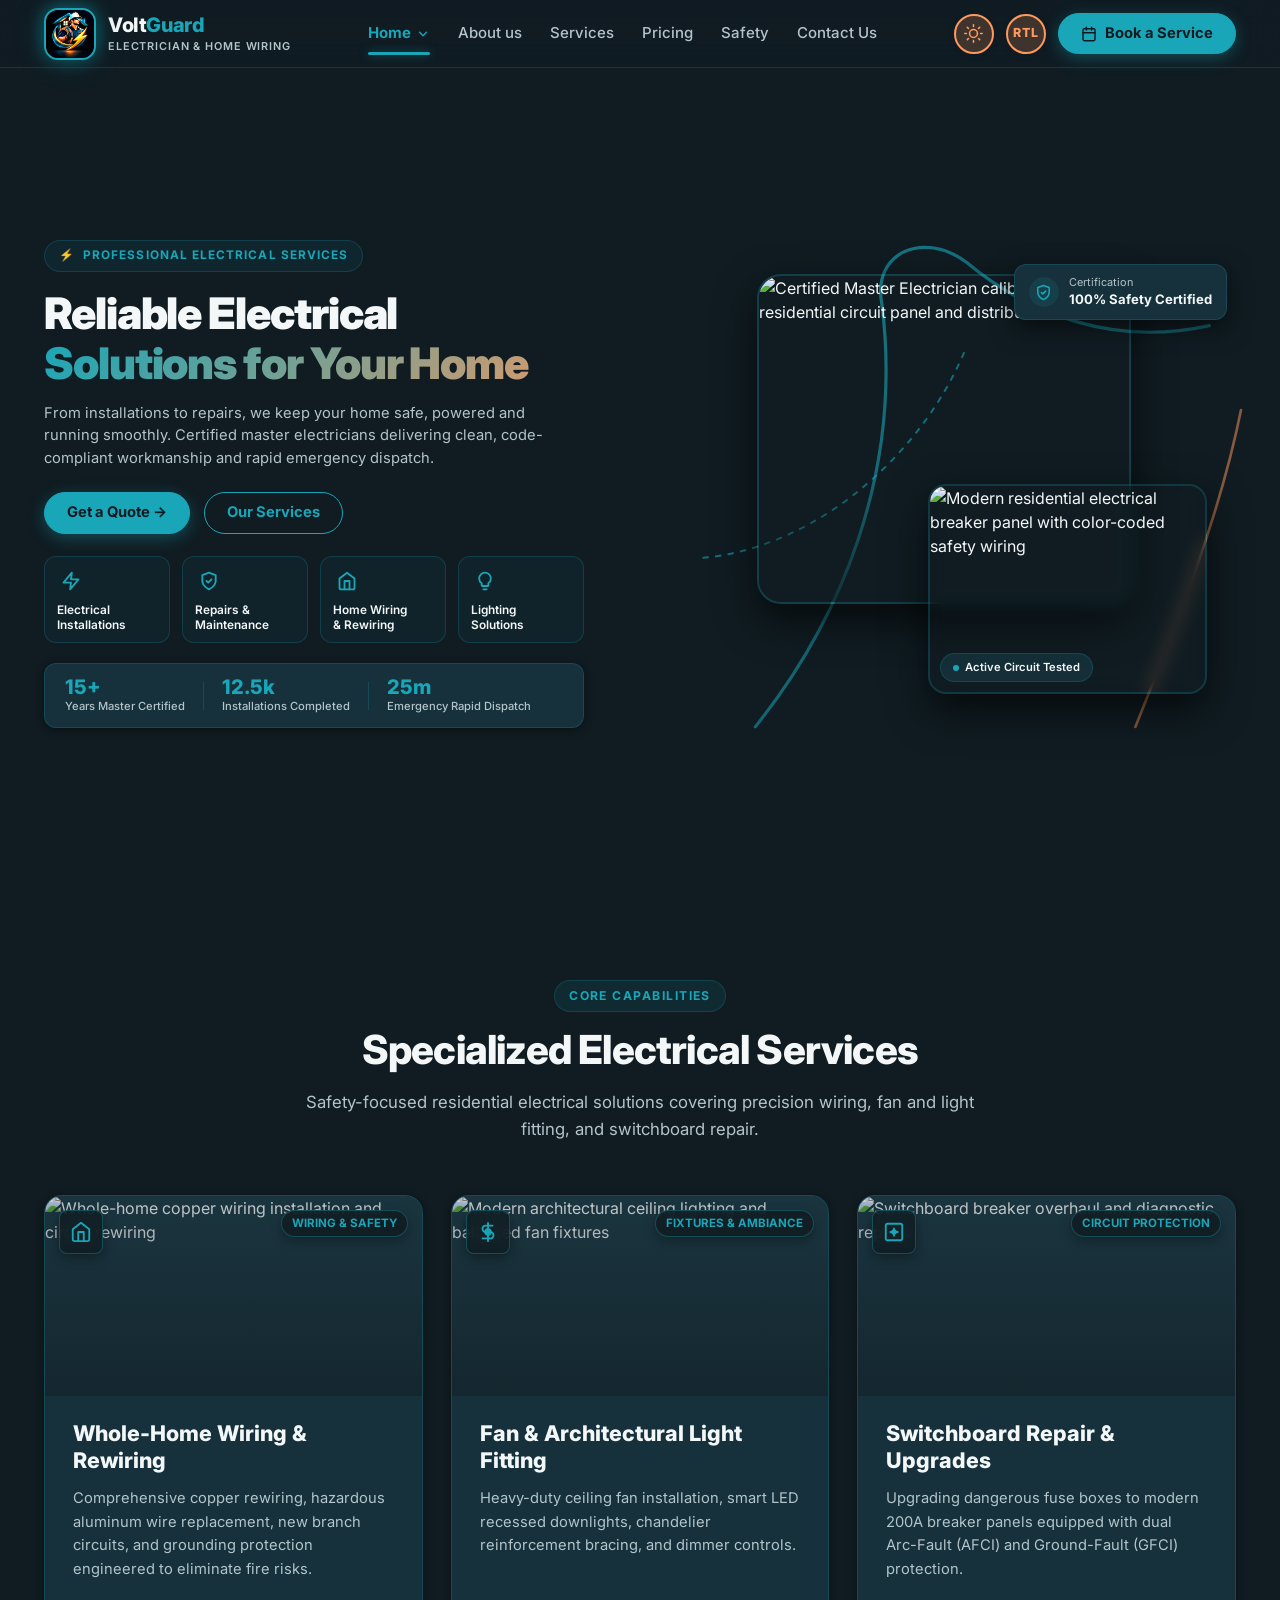
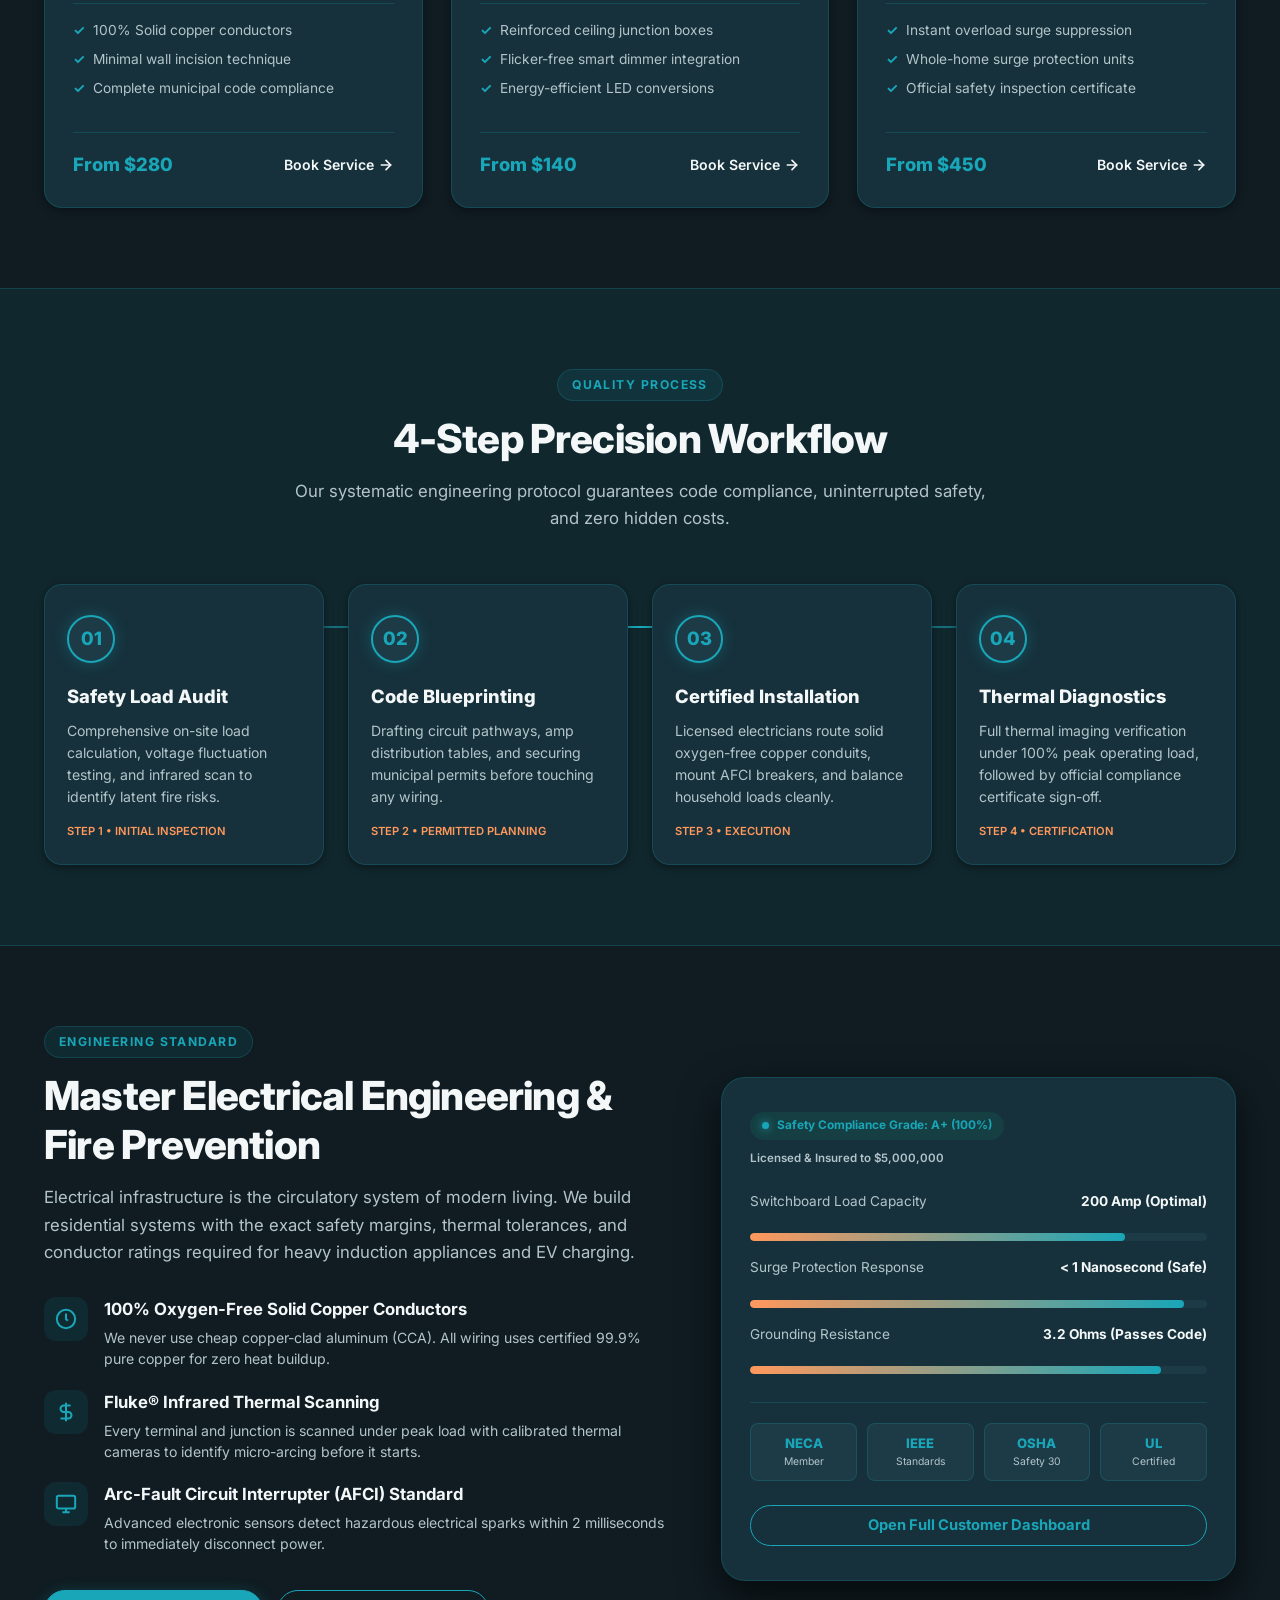
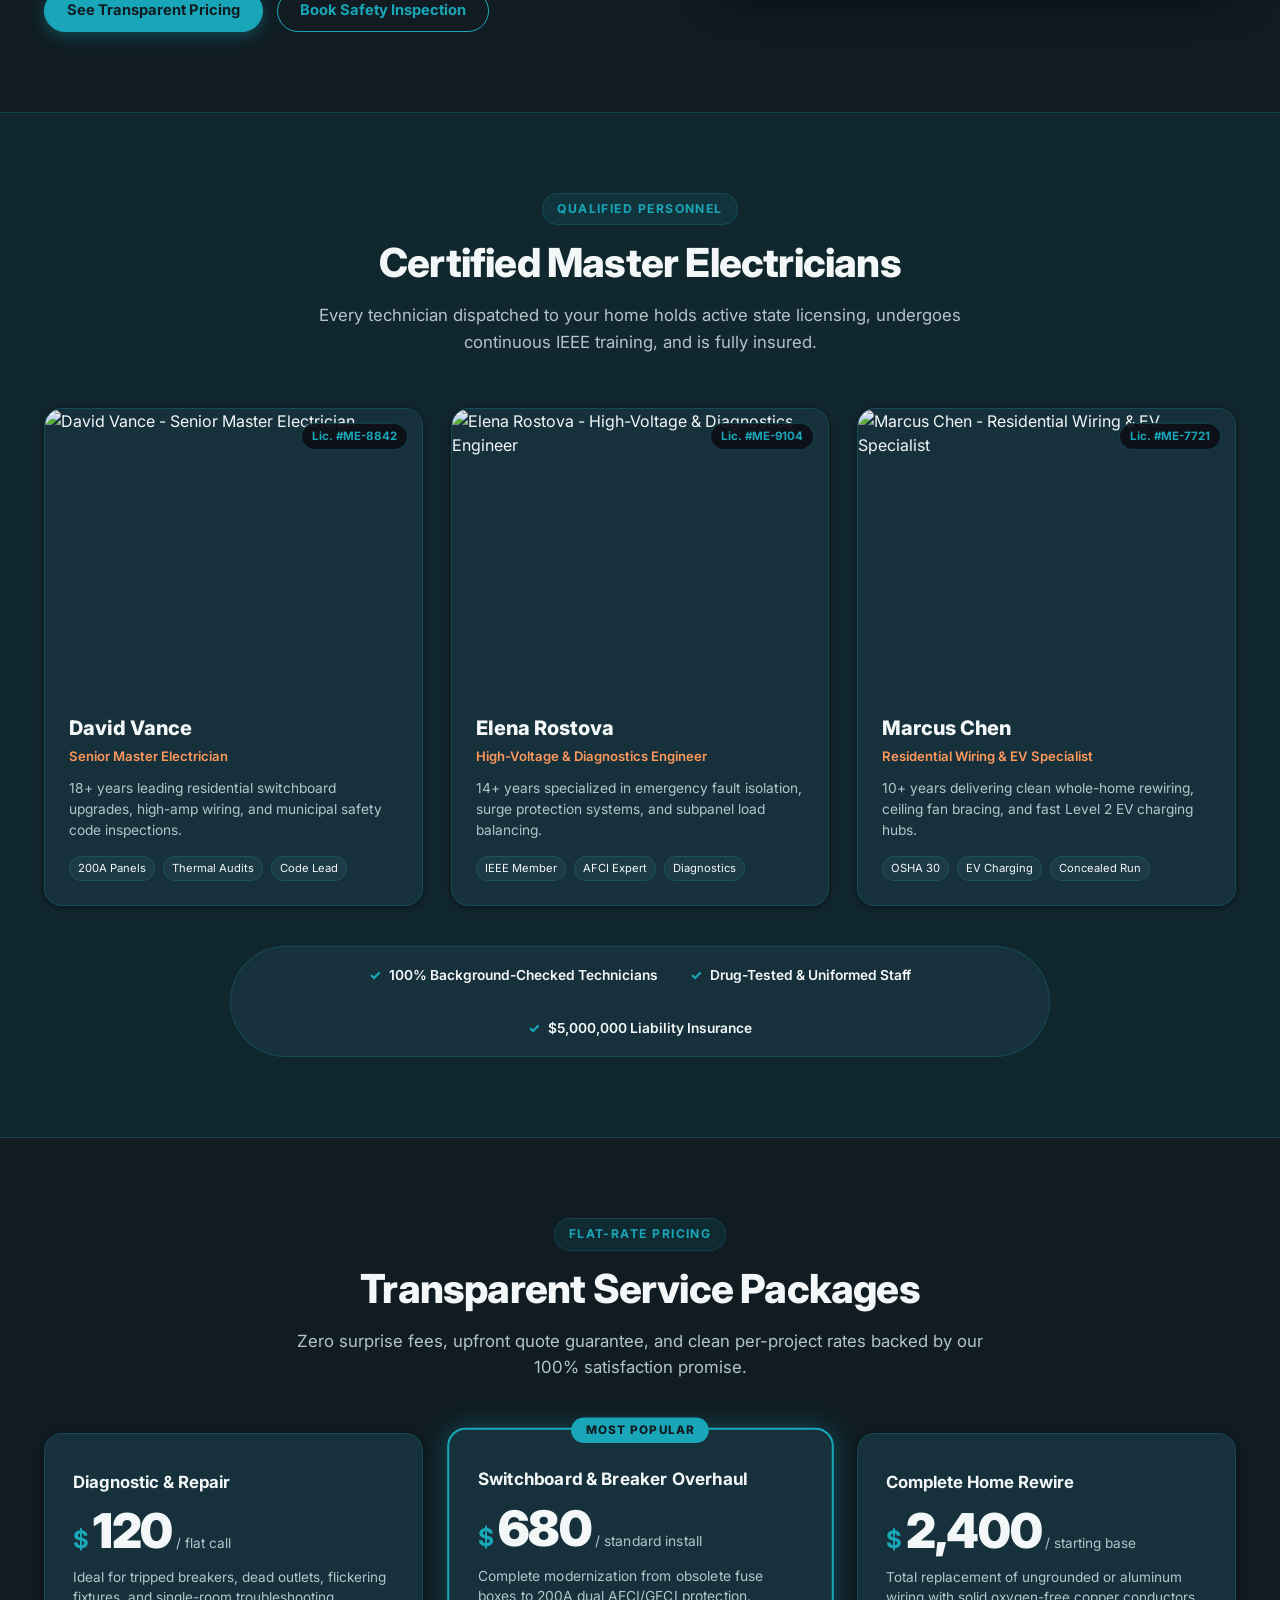
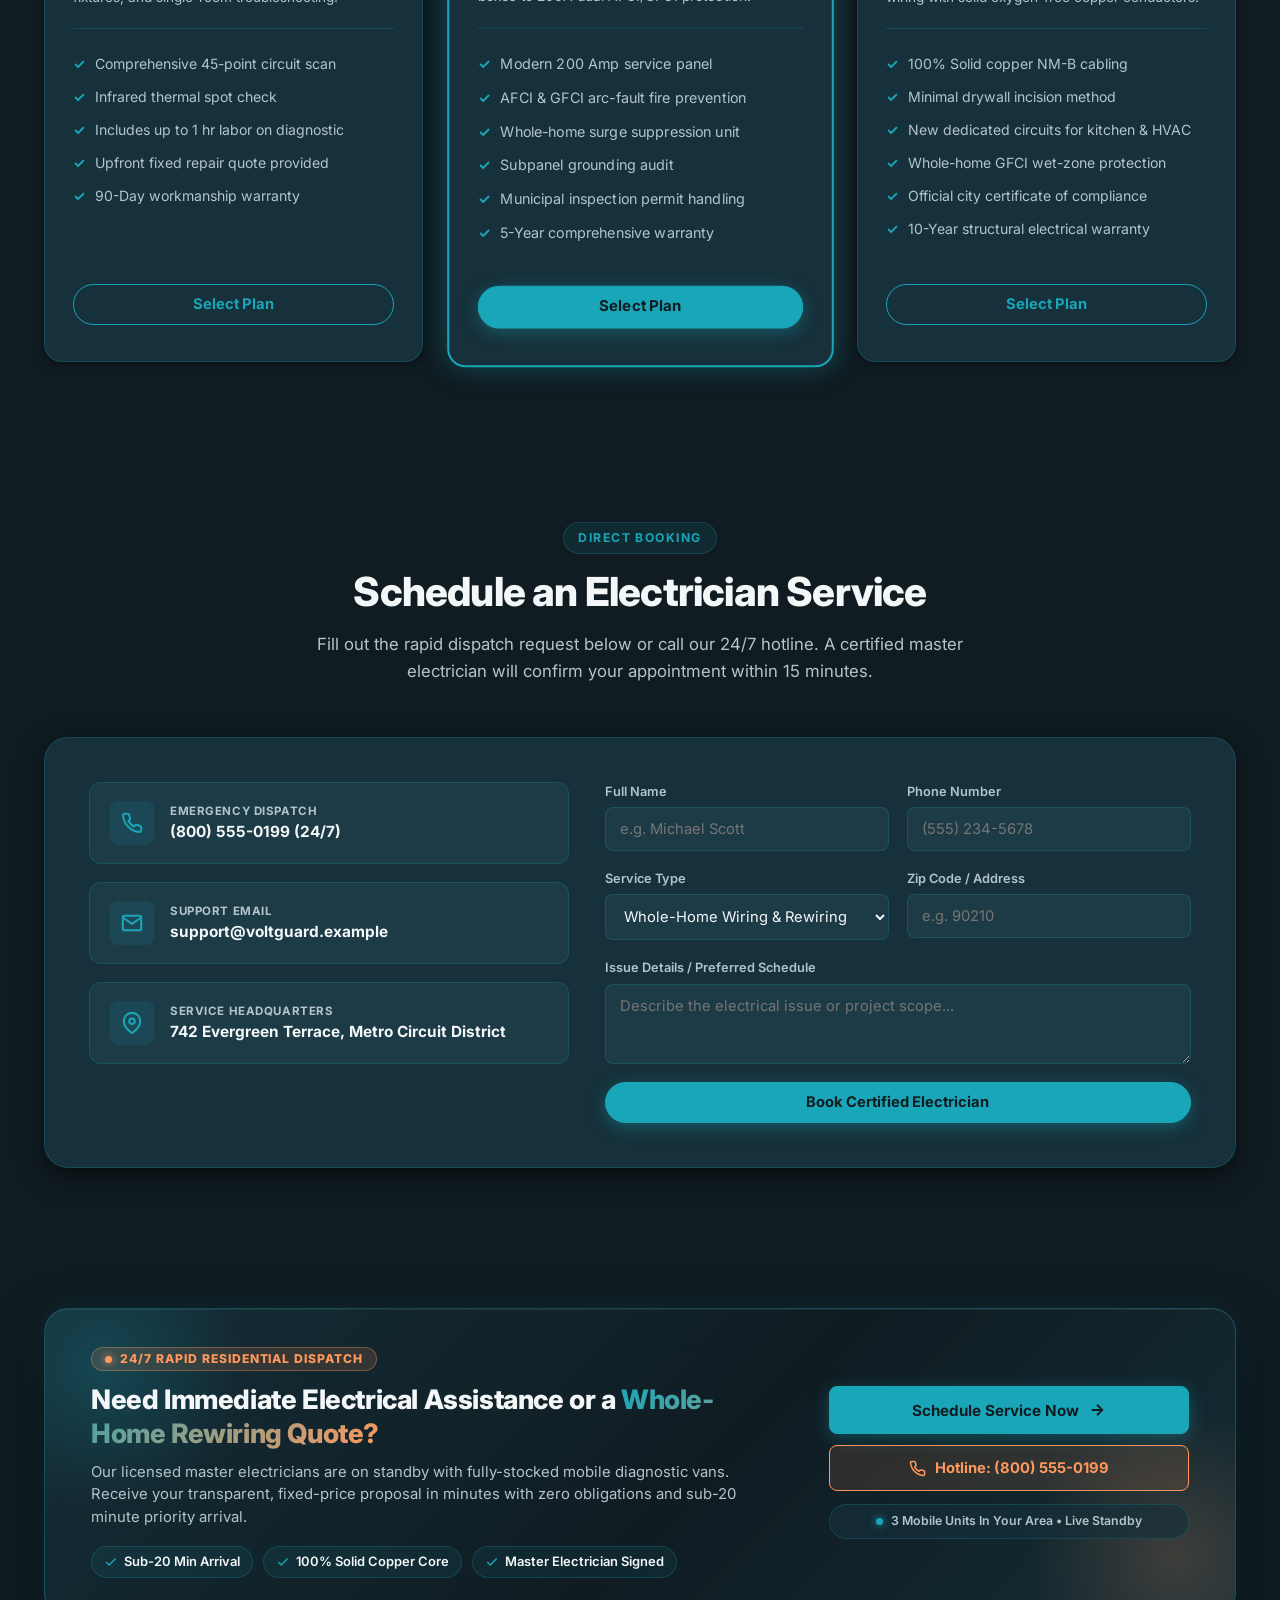
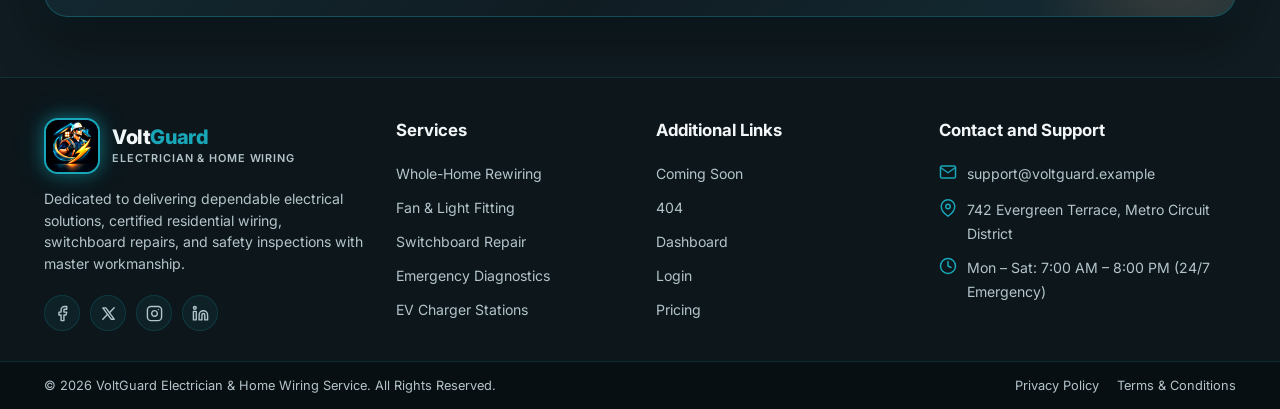
==== commit 2444c0b8: "Add files via upload" ====
--- a/index.html
+++ b/index.html
@@ -31,7 +31,8 @@
        PREMIUM SITE HEADER
        - Left: Brand Logo & Identity
        - Middle: Nav Links (Home, About us, Services, Pricing, Contact Us)
-       - Right: Theme Toggle (40x40), RTL Button (40x40), Book a Service (Primary Button)
+       - Right: Theme Toggle (40x40), RTL Button (40x40), Book a Service (Primary
+        Button)
        ======================================================================== -->
   <header class="site-header" id="mainHeader">
     <div class="header-container header-layout">
@@ -413,17 +414,20 @@
 
               <!-- Primary Hero Image -->
               <div class="hero-image-primary">
-                <img src="https://images.unsplash.com/photo-1621905251189-08b45d6a269e?auto=format&fit=crop&w=1000&q=85"
-                  alt="Certified Master Electrician testing circuit breaker" class="dual-img-element" loading="eager"
+                <img
+                  src="https://plus.unsplash.com/premium_photo-1661911309991-cc81afcce97d?auto=format&fit=crop&w=1000&q=85"
+                  alt="Certified Master Electrician calibrating residential circuit panel and distribution switches"
+                  class="dual-img-element" loading="eager"
                   onerror="this.onerror=null; this.src='https://images.unsplash.com/photo-1581092160607-ee22621dd758?auto=format&fit=crop&w=1000&q=85';">
                 <div class="hero-image-gradient"></div>
               </div>
 
               <!-- Secondary Overlapping Image (Image Alignment 2) -->
               <div class="hero-image-secondary">
-                <img src="https://images.unsplash.com/photo-1558494949-ef010cbdcc31?auto=format&fit=crop&w=800&q=80"
-                  alt="Modern electrical distribution board and testing instrumentation" class="dual-img-element"
-                  loading="lazy">
+                <img src="https://images.unsplash.com/photo-1635335874521-7987db781153?auto=format&fit=crop&w=800&q=80"
+                  alt="Modern residential electrical breaker panel with color-coded safety wiring"
+                  class="dual-img-element" loading="lazy"
+                  onerror="this.onerror=null; this.src='https://images.unsplash.com/photo-1544724569-5f546fd6f2b5?auto=format&fit=crop&w=800&q=80';">
                 <div class="secondary-chip">
                   <span class="chip-status-dot"></span>
                   <span>Active Circuit Tested</span>
@@ -442,22 +446,6 @@
                 <div class="floating-badge-text">
                   <span class="badge-label">Certification</span>
                   <span class="badge-value">100% Safety Certified</span>
-                </div>
-              </div>
-
-              <!-- Floating Trust Badge 2 (Bottom Left) -->
-              <div class="hero-floating-badge badge-bottom-left">
-                <div class="floating-badge-icon">
-                  <svg viewBox="0 0 24 24" fill="none" stroke="currentColor" stroke-width="2.2" stroke-linecap="round"
-                    stroke-linejoin="round">
-                    <polygon
-                      points="12 2 15.09 8.26 22 9.27 17 14.14 18.18 21.02 12 17.77 5.82 21.02 7 14.14 2 9.27 8.91 8.26 12 2">
-                    </polygon>
-                  </svg>
-                </div>
-                <div class="floating-badge-text">
-                  <span class="star-rating">★★★★★</span>
-                  <span class="badge-value">4.9/5 (1,450+ Reviews)</span>
                 </div>
               </div>
 
@@ -574,7 +562,7 @@
             <div class="service-card-image-wrap">
               <img src="https://images.unsplash.com/photo-1581092160607-ee22621dd758?auto=format&fit=crop&w=800&q=80"
                 alt="Switchboard breaker overhaul and diagnostic repairs" class="service-card-img" loading="lazy"
-                onerror="this.onerror=null; this.src='https://images.unsplash.com/photo-1558494949-ef010cbdcc31?auto=format&fit=crop&w=800&q=80';">
+                onerror="this.onerror=null; this.src='https://images.unsplash.com/photo-1544724569-5f546fd6f2b5?auto=format&fit=crop&w=800&q=80';">
               <div class="service-card-img-overlay"></div>
               <div class="service-icon-box">
                 <svg viewBox="0 0 24 24" fill="none" stroke="currentColor" stroke-width="2" stroke-linecap="round"
--- a/index.css
+++ b/index.css
@@ -2132,6 +2132,8 @@
   padding: 6px 14px;
   border-radius: var(--radius-pill);
   margin-bottom: 20px;
+  width: fit-content;
+  max-width: max-content;
 }
 
 .live-dot-pulse {
--- a/standard_cta.css
+++ b/standard_cta.css
@@ -135,6 +135,9 @@
   text-transform: uppercase;
   margin-bottom: 12px;
   line-height: 1;
+  width: fit-content;
+  max-width: max-content;
+  align-self: flex-start;
 }
 
 .standard-cta-badge-dot {
